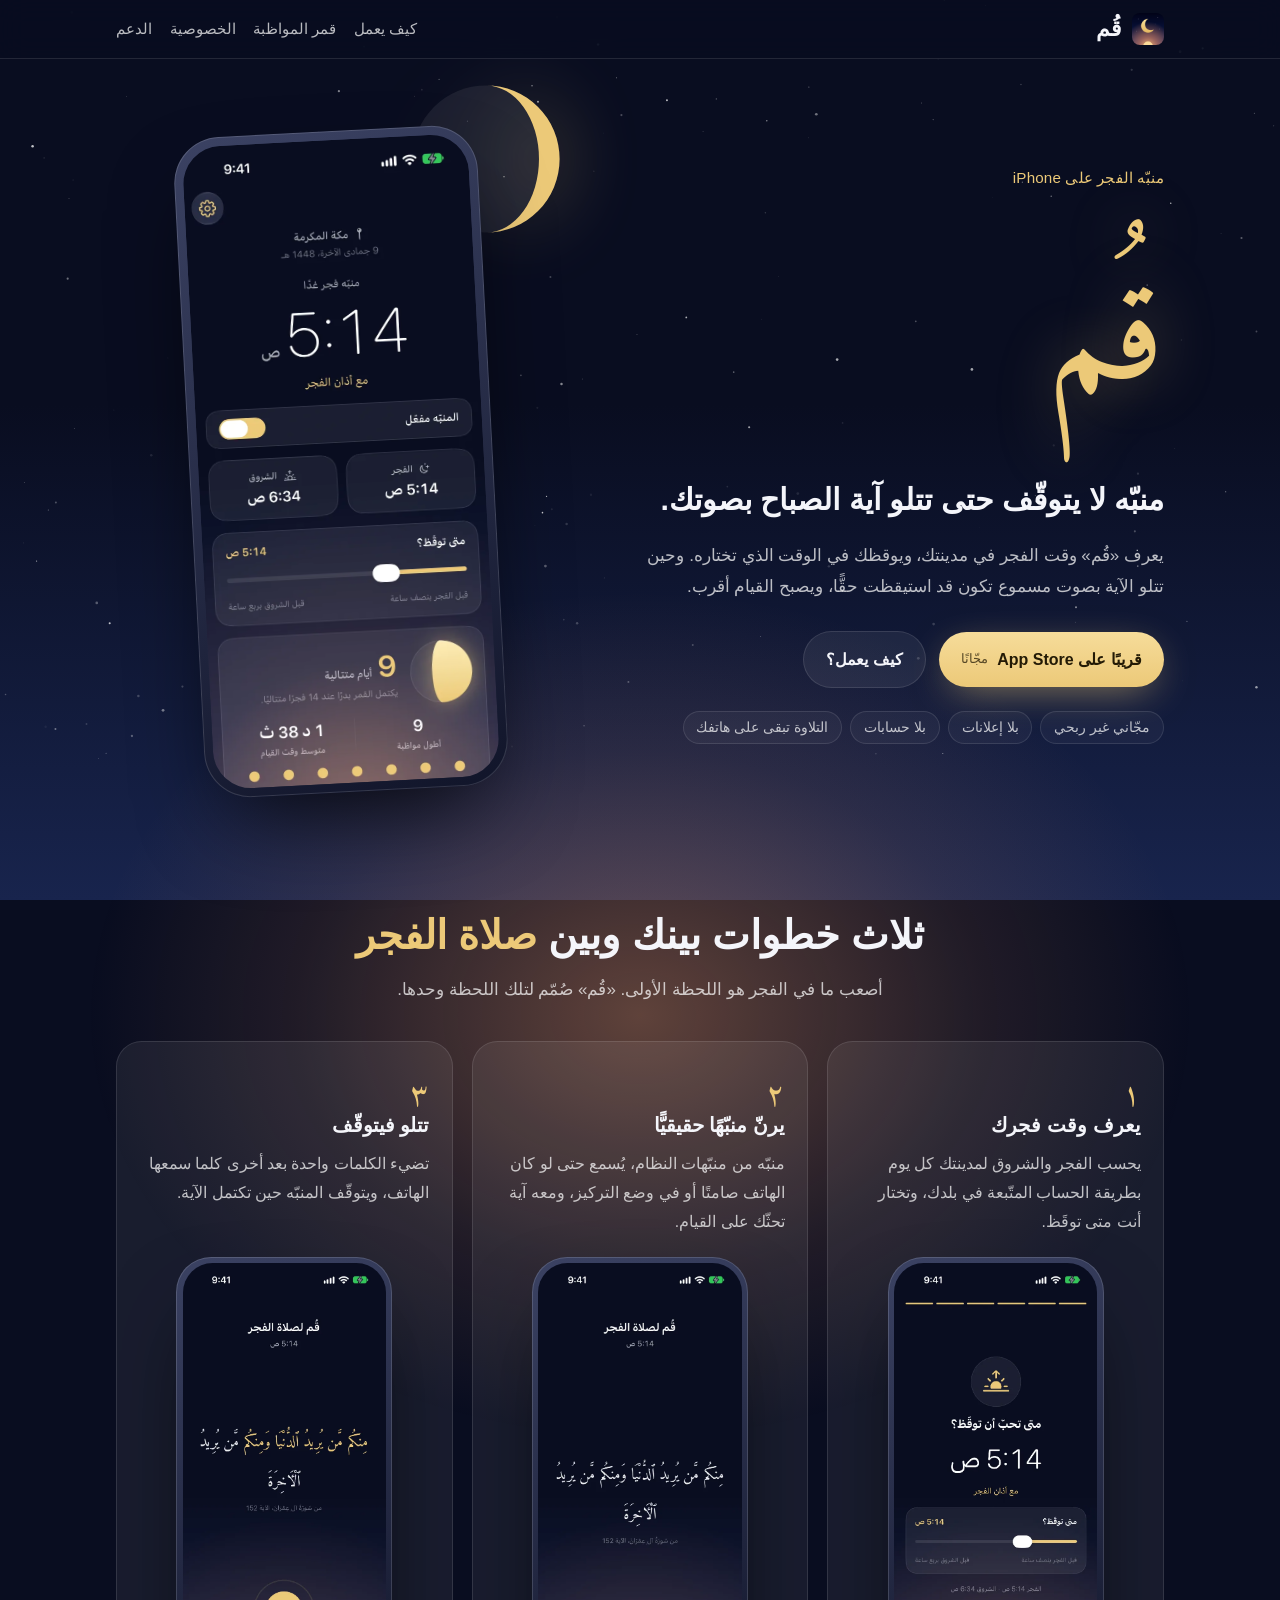
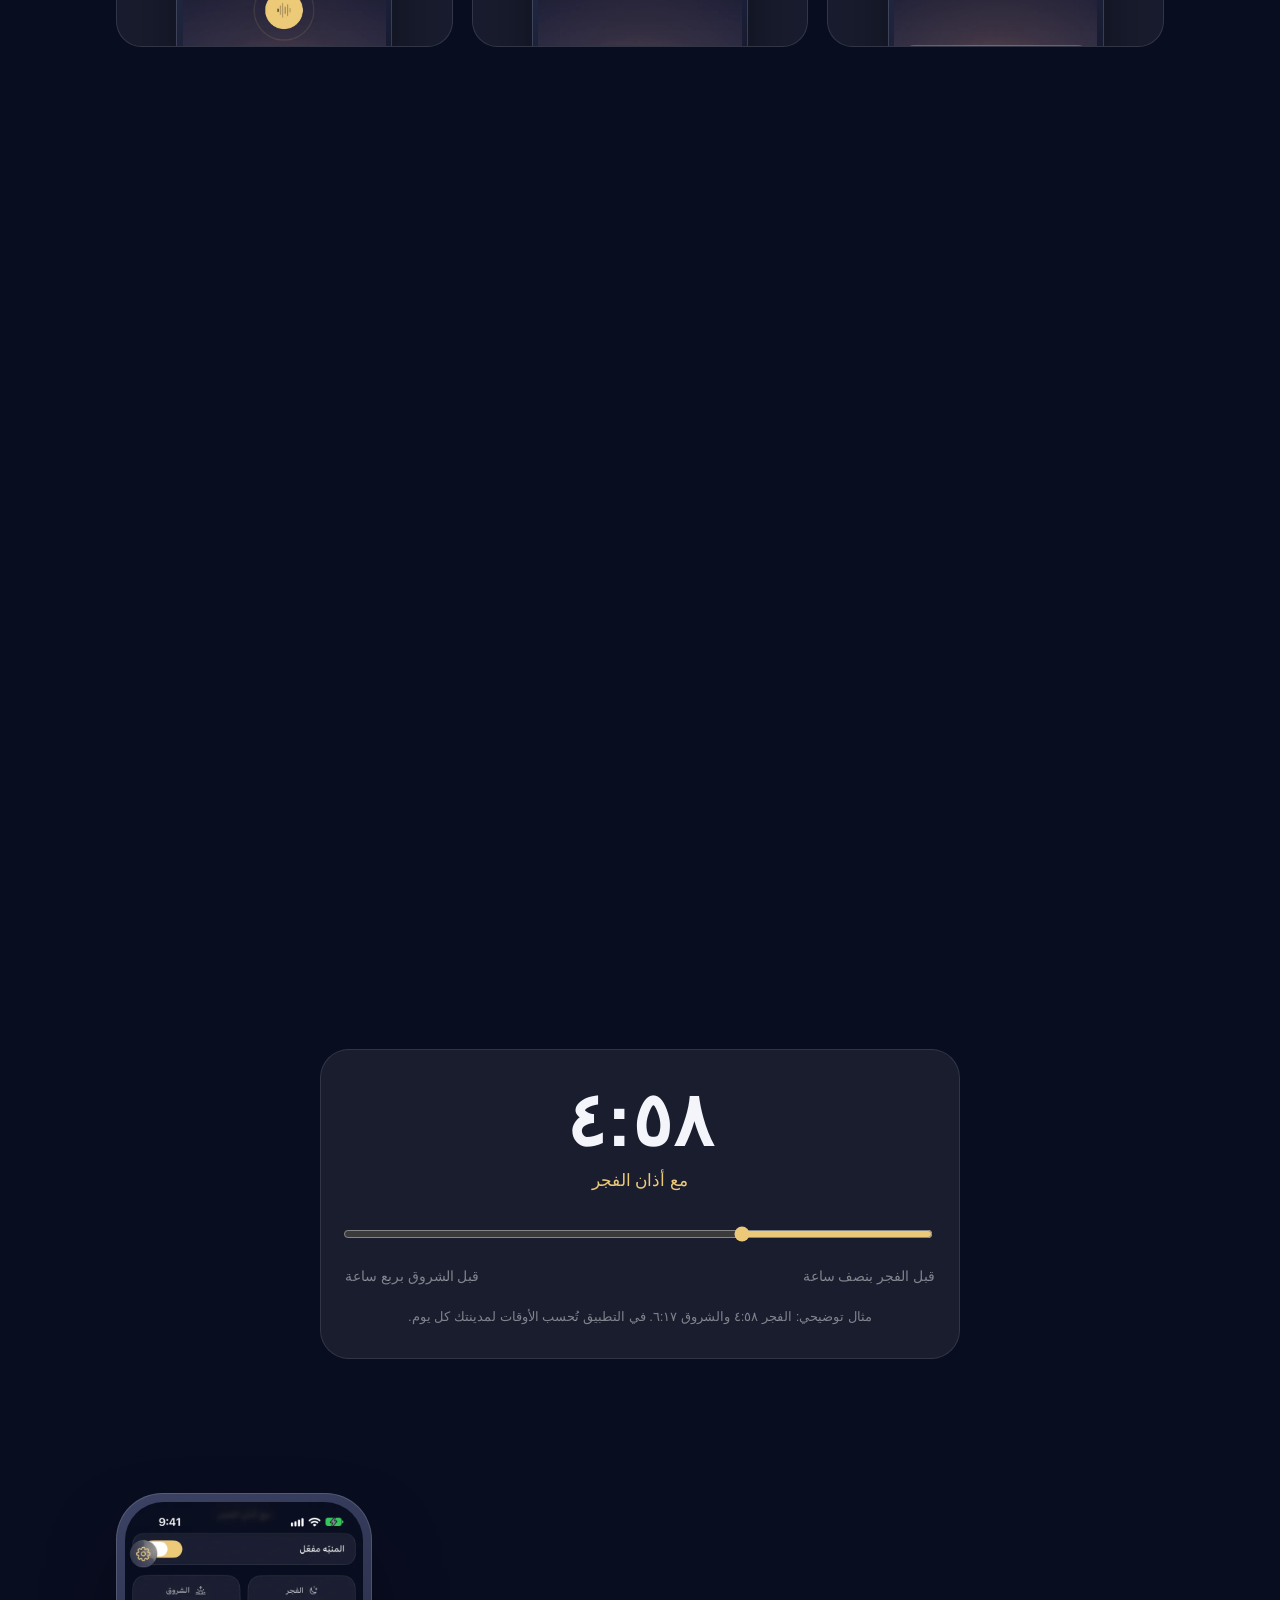
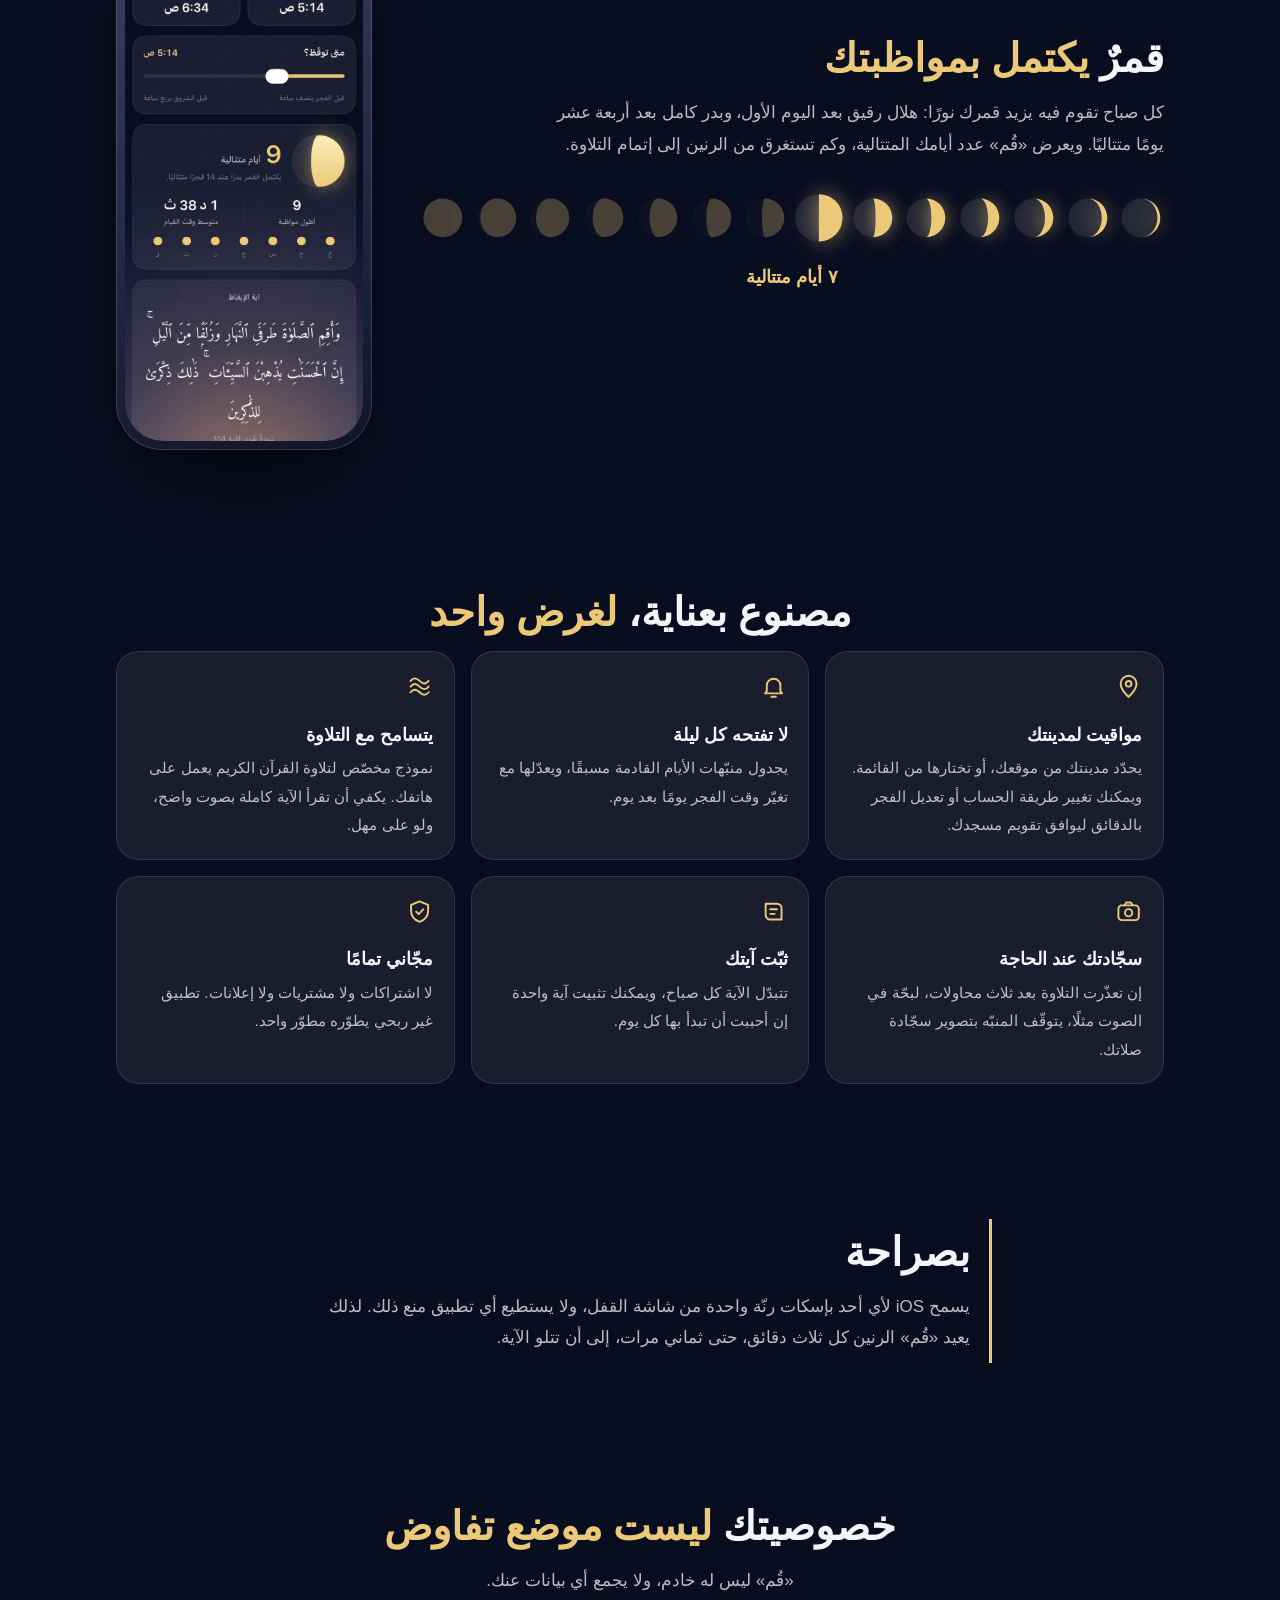
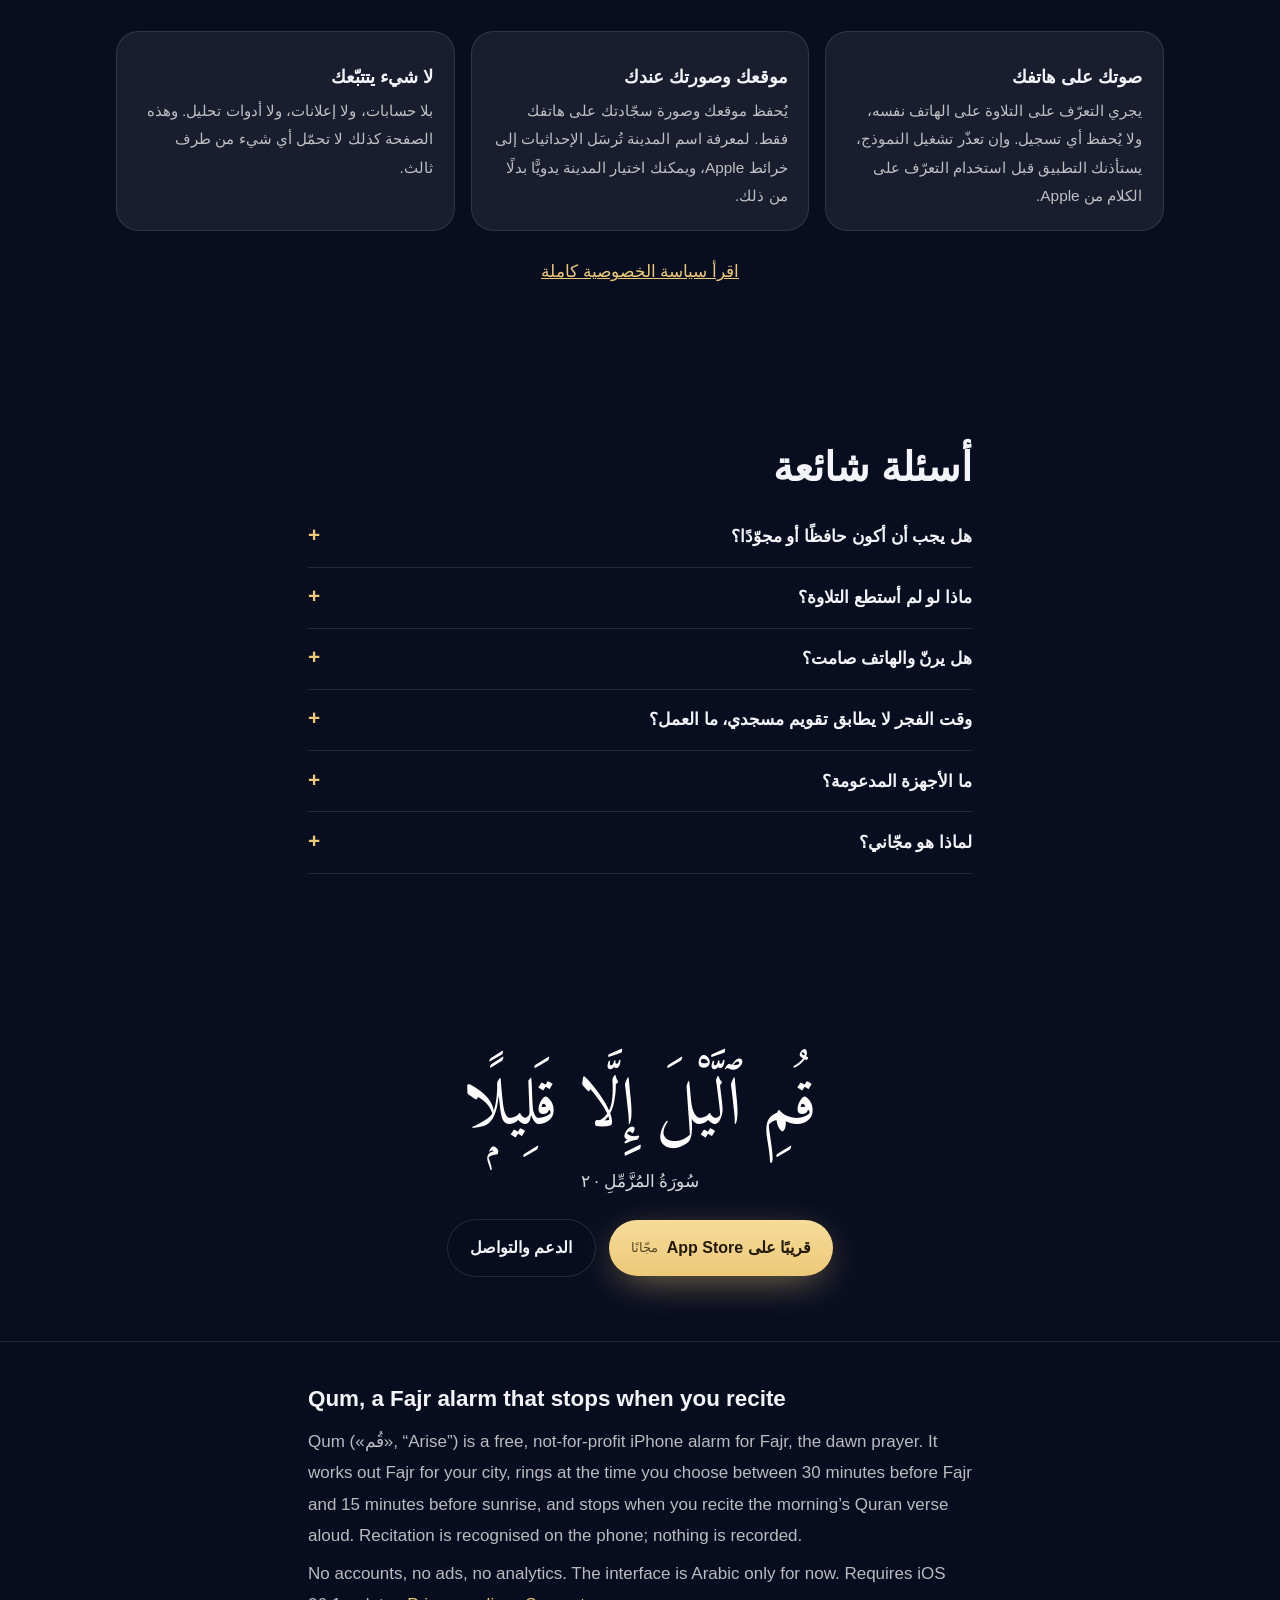
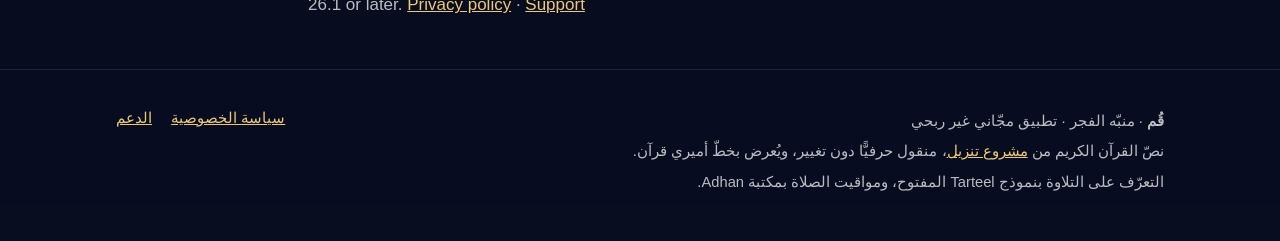
==== index.html @ 11b49351 "Publish the Qum website: landing page, privacy policy and support Co-Authored-By: Claude Fable 5.2 <" ====
<!doctype html>
<html lang="ar" dir="rtl">
<head>
<meta charset="utf-8">
<meta name="viewport" content="width=device-width, initial-scale=1">
<title>قُم: منبّه الفجر الذي يتوقّف حين تتلو آية</title>
<meta name="description" content="«قُم» منبّه مجّاني لصلاة الفجر على iPhone: يعرف وقت الفجر في مدينتك، ويرنّ في الوقت الذي تختاره، ولا يتوقّف حتى تتلو آية الصباح بصوتك.">
<meta name="theme-color" content="#090d20">
<meta property="og:title" content="قُم: منبّه الفجر">
<meta property="og:description" content="منبّه لصلاة الفجر لا يتوقّف حتى تتلو آية الصباح بصوتك. مجّاني، بلا إعلانات ولا حسابات.">
<meta property="og:image" content="https://aalibrahim.github.io/qum/assets/icon-512.png">
<meta property="og:type" content="website">
<meta property="og:locale" content="ar_AR">
<link rel="icon" href="assets/icon-180.png">
<link rel="apple-touch-icon" href="assets/icon-180.png">
<link rel="stylesheet" href="assets/site.css">
</head>
<body>
<div class="sky" aria-hidden="true"></div>
<canvas id="stars" aria-hidden="true"></canvas>

<header class="top">
  <div class="wrap">
    <a class="brand" href="#top"><img src="assets/icon-180.png" alt="" width="32" height="32"><span>قُم</span></a>
    <nav>
      <a class="hide" href="#how">كيف يعمل</a>
      <a class="hide" href="#moon">قمر المواظبة</a>
      <a href="#privacy">الخصوصية</a>
      <a href="support.html">الدعم</a>
    </nav>
  </div>
</header>

<main id="top">
<section class="hero">
  <div class="wrap">
    <div>
      <p class="kicker">منبّه الفجر على iPhone</p>
      <h1>قُم</h1>
      <p class="lead">منبّه لا يتوقّف حتى تتلو آية الصباح بصوتك.</p>
      <p class="sub">يعرف «قُم» وقت الفجر في مدينتك، ويوقظك في الوقت الذي تختاره. وحين تتلو الآية بصوت مسموع تكون قد استيقظت حقًّا، ويصبح القيام أقرب.</p>
      <div class="cta">
        <span class="pill gold">قريبًا على App Store <small>مجّانًا</small></span>
        <a class="pill ghost" href="#how">كيف يعمل؟</a>
      </div>
      <ul class="badges">
        <li>مجّاني غير ربحي</li><li>بلا إعلانات</li><li>بلا حسابات</li><li>التلاوة تبقى على هاتفك</li>
      </ul>
    </div>
    <div class="stage">
      <svg class="bigmoon" viewBox="0 0 100 100" aria-hidden="true">
        <circle cx="50" cy="50" r="46" fill="rgba(255,255,255,.07)"/>
        <path id="heroMoon" fill="#ecc978"/>
      </svg>
      <div class="phone tilt"><img src="assets/home.webp" width="660" height="1435" alt="الشاشة الرئيسية في «قُم»: موعد الإيقاظ ووقتا الفجر والشروق"></div>
    </div>
  </div>
</section>

<section id="how">
  <div class="wrap">
    <div class="center reveal">
      <h2>ثلاث خطوات بينك وبين <em>صلاة الفجر</em></h2>
      <p class="intro">أصعب ما في الفجر هو اللحظة الأولى. «قُم» صُمّم لتلك اللحظة وحدها.</p>
    </div>
    <div class="steps">
      <article class="step reveal">
        <div class="n">١</div>
        <h3>يعرف وقت فجرك</h3>
        <p>يحسب الفجر والشروق لمدينتك كل يوم بطريقة الحساب المتّبعة في بلدك، وتختار أنت متى توقَظ.</p>
        <div class="phone"><img loading="lazy" src="assets/slider.webp" width="660" height="1435" alt="اختيار وقت الإيقاظ بين الفجر والشروق"></div>
      </article>
      <article class="step reveal">
        <div class="n">٢</div>
        <h3>يرنّ منبّهًا حقيقيًّا</h3>
        <p>منبّه من منبّهات النظام، يُسمع حتى لو كان الهاتف صامتًا أو في وضع التركيز، ومعه آية تحثّك على القيام.</p>
        <div class="phone"><img loading="lazy" src="assets/alarm.webp" width="660" height="1435" alt="شاشة المنبّه وعليها آية الصباح"></div>
      </article>
      <article class="step reveal">
        <div class="n">٣</div>
        <h3>تتلو فيتوقّف</h3>
        <p>تضيء الكلمات واحدة بعد أخرى كلما سمعها الهاتف، ويتوقّف المنبّه حين تكتمل الآية.</p>
        <div class="phone"><img loading="lazy" src="assets/reciting.webp" width="660" height="1435" alt="كلمات الآية تضيء أثناء التلاوة"></div>
      </article>
    </div>
  </div>
</section>

<section id="verse">
  <div class="wrap">
    <div class="center reveal">
      <h2>آية كل صباح، <em>تضيء بتلاوتك</em></h2>
      <p class="intro">٢٦ آية ومقطعًا مختارًا، كلّها تحثّ على القيام. جرّب هنا كيف يبدو ذلك؛ في التطبيق يضيئها صوتك أنت.</p>
    </div>
    <div class="versebox reveal">
      <p class="verse" id="verseLine" lang="ar"><!--VERSE--><span>أَقِمِ</span> <span>ٱلصَّلَوٰةَ</span> <span>لِدُلُوكِ</span> <span>ٱلشَّمْسِ</span> <span>إِلَىٰ</span> <span>غَسَقِ</span> <span>ٱلَّيْلِ</span> <span>وَقُرْءَانَ</span> <span>ٱلْفَجْرِ ۖ</span> <span>إِنَّ</span> <span>قُرْءَانَ</span> <span>ٱلْفَجْرِ</span> <span>كَانَ</span> <span>مَشْهُودًۭا</span><!--/VERSE--></p>
      <p class="ref"><!--REF-->سُورَةُ الإِسۡرَاءِ · ٧٨<!--/REF--></p>
      <p class="heard" id="heard" aria-live="polite">&nbsp;</p>
      <button class="pill gold mic" id="play" type="button">
        <svg viewBox="0 0 24 24" fill="currentColor" aria-hidden="true"><path d="M12 15a3.5 3.5 0 0 0 3.5-3.5v-6a3.5 3.5 0 1 0-7 0v6A3.5 3.5 0 0 0 12 15Zm6.5-3.5a1 1 0 1 0-2 0 4.5 4.5 0 0 1-9 0 1 1 0 1 0-2 0 6.5 6.5 0 0 0 5.5 6.42V20.5H8.5a1 1 0 1 0 0 2h7a1 1 0 1 0 0-2H13v-2.58a6.5 6.5 0 0 0 5.5-6.42Z"/></svg>
        <span id="playLabel">ابدأ التلاوة</span>
      </button>
    </div>
  </div>
</section>

<section id="time">
  <div class="wrap">
    <div class="center reveal">
      <h2>أنت تختار <em>متى توقَظ</em></h2>
      <p class="intro">من نصف ساعة قبل الفجر إلى ربع ساعة قبل الشروق. حرّك المؤشّر.</p>
    </div>
    <div class="dial reveal">
      <div class="time" id="dialTime" dir="ltr">٤:٥٨</div>
      <div class="rel" id="dialRel">مع أذان الفجر</div>
      <input id="dial" type="range" min="-30" max="64" step="1" value="0" aria-label="وقت الإيقاظ">
      <div class="ends"><span>قبل الفجر بنصف ساعة</span><span>قبل الشروق بربع ساعة</span></div>
      <p class="eg">مثال توضيحي: الفجر ٤:٥٨ والشروق ٦:١٧. في التطبيق تُحسب الأوقات لمدينتك كل يوم.</p>
    </div>
  </div>
</section>

<section id="moon">
  <div class="wrap split">
    <div class="reveal">
      <h2>قمرٌ <em>يكتمل بمواظبتك</em></h2>
      <p class="intro">كل صباح تقوم فيه يزيد قمرك نورًا: هلال رقيق بعد اليوم الأول، وبدر كامل بعد أربعة عشر يومًا متتاليًا. ويعرض «قُم» عدد أيامك المتتالية، وكم تستغرق من الرنين إلى إتمام التلاوة.</p>
      <div class="moons" id="moons" aria-hidden="true"></div>
      <p class="count center" id="moonCount">&nbsp;</p>
    </div>
    <div class="phone reveal" style="width:min(16rem,70vw)"><img loading="lazy" src="assets/streak.webp" width="660" height="1435" alt="بطاقة المواظبة وفيها القمر وعدد الأيام المتتالية"></div>
  </div>
</section>

<section id="more">
  <div class="wrap">
    <div class="center reveal">
      <h2>مصنوع بعناية، <em>لغرض واحد</em></h2>
    </div>
    <div class="grid">
      <div class="cell reveal">
        <svg viewBox="0 0 24 24" fill="none" stroke="currentColor" stroke-width="1.7" stroke-linecap="round" stroke-linejoin="round" aria-hidden="true"><path d="M12 21s7-6.1 7-11.5A7 7 0 0 0 5 9.5C5 14.9 12 21 12 21Z"/><circle cx="12" cy="9.5" r="2.5"/></svg>
        <h3>مواقيت لمدينتك</h3>
        <p>يحدّد مدينتك من موقعك، أو تختارها من القائمة. ويمكنك تغيير طريقة الحساب أو تعديل الفجر بالدقائق ليوافق تقويم مسجدك.</p>
      </div>
      <div class="cell reveal">
        <svg viewBox="0 0 24 24" fill="none" stroke="currentColor" stroke-width="1.7" stroke-linecap="round" stroke-linejoin="round" aria-hidden="true"><path d="M6 16V11a6 6 0 1 1 12 0v5l1.5 2h-15L6 16Z"/><path d="M10 21h4"/></svg>
        <h3>لا تفتحه كل ليلة</h3>
        <p>يجدول منبّهات الأيام القادمة مسبقًا، ويعدّلها مع تغيّر وقت الفجر يومًا بعد يوم.</p>
      </div>
      <div class="cell reveal">
        <svg viewBox="0 0 24 24" fill="none" stroke="currentColor" stroke-width="1.7" stroke-linecap="round" stroke-linejoin="round" aria-hidden="true"><path d="M4 12c2.5-3 5-3 8 0s5.500 3 8 0"/><path d="M4 7c2.500-3 5-3 8 0s5.500 3 8 0"/><path d="M4 17c2.500-3 5-3 8 0s5.500 3 8 0"/></svg>
        <h3>يتسامح مع التلاوة</h3>
        <p>نموذج مخصّص لتلاوة القرآن الكريم يعمل على هاتفك. يكفي أن تقرأ الآية كاملة بصوت واضح، ولو على مهل.</p>
      </div>
      <div class="cell reveal">
        <svg viewBox="0 0 24 24" fill="none" stroke="currentColor" stroke-width="1.7" stroke-linecap="round" stroke-linejoin="round" aria-hidden="true"><rect x="3" y="6.500" width="18" height="13" rx="3"/><circle cx="12" cy="13" r="3.200"/><path d="M8.500 6.500 10 4h4l1.500 2.500"/></svg>
        <h3>سجّادتك عند الحاجة</h3>
        <p>إن تعذّرت التلاوة بعد ثلاث محاولات، لبحّة في الصوت مثلًا، يتوقّف المنبّه بتصوير سجّادة صلاتك.</p>
      </div>
      <div class="cell reveal">
        <svg viewBox="0 0 24 24" fill="none" stroke="currentColor" stroke-width="1.7" stroke-linecap="round" stroke-linejoin="round" aria-hidden="true"><path d="M5 5h10a4 4 0 0 1 4 4v10H9a4 4 0 0 1-4-4V5Z"/><path d="M9 10h6M9 14h4"/></svg>
        <h3>ثبّت آيتك</h3>
        <p>تتبدّل الآية كل صباح، ويمكنك تثبيت آية واحدة إن أحببت أن تبدأ بها كل يوم.</p>
      </div>
      <div class="cell reveal">
        <svg viewBox="0 0 24 24" fill="none" stroke="currentColor" stroke-width="1.7" stroke-linecap="round" stroke-linejoin="round" aria-hidden="true"><path d="M12 3 4.500 6v5.500c0 4.500 3.200 8 7.500 9.500 4.300-1.500 7.500-5 7.500-9.500V6L12 3Z"/><path d="m9 12 2.200 2.200L15.200 10"/></svg>
        <h3>مجّاني تمامًا</h3>
        <p>لا اشتراكات ولا مشتريات ولا إعلانات. تطبيق غير ربحي يطوّره مطوّر واحد.</p>
      </div>
    </div>
  </div>
</section>

<section id="honest">
  <div class="wrap">
    <div class="honest reveal">
      <h2>بصراحة</h2>
      <p>يسمح iOS لأي أحد بإسكات رنّة واحدة من شاشة القفل، ولا يستطيع أي تطبيق منع ذلك. لذلك يعيد «قُم» الرنين كل ثلاث دقائق، حتى ثماني مرات، إلى أن تتلو الآية.</p>
    </div>
  </div>
</section>

<section id="privacy">
  <div class="wrap">
    <div class="center reveal">
      <h2>خصوصيتك <em>ليست موضع تفاوض</em></h2>
      <p class="intro">«قُم» ليس له خادم، ولا يجمع أي بيانات عنك.</p>
    </div>
    <div class="grid">
      <div class="cell reveal"><h3>صوتك على هاتفك</h3><p>يجري التعرّف على التلاوة على الهاتف نفسه، ولا يُحفظ أي تسجيل. وإن تعذّر تشغيل النموذج، يستأذنك التطبيق قبل استخدام التعرّف على الكلام من Apple.</p></div>
      <div class="cell reveal"><h3>موقعك وصورتك عندك</h3><p>يُحفظ موقعك وصورة سجّادتك على هاتفك فقط. لمعرفة اسم المدينة تُرسَل الإحداثيات إلى خرائط Apple، ويمكنك اختيار المدينة يدويًّا بدلًا من ذلك.</p></div>
      <div class="cell reveal"><h3>لا شيء يتتبّعك</h3><p>بلا حسابات، ولا إعلانات، ولا أدوات تحليل. وهذه الصفحة كذلك لا تحمّل أي شيء من طرف ثالث.</p></div>
    </div>
    <p class="center reveal" style="margin-top:1.6rem"><a href="privacy.html">اقرأ سياسة الخصوصية كاملة</a></p>
  </div>
</section>

<section id="faq">
  <div class="wrap narrow">
    <h2 class="reveal">أسئلة شائعة</h2>
    <details class="reveal"><summary>هل يجب أن أكون حافظًا أو مجوّدًا؟</summary><p>لا. الآية مكتوبة أمامك على الشاشة، ويكفي أن تقرأها كاملة بصوت واضح. يتسامح «قُم» مع الأخطاء اليسيرة ومع القراءة المتمهّلة.</p></details>
    <details class="reveal"><summary>ماذا لو لم أستطع التلاوة؟</summary><p>بعد ثلاث محاولات يمكنك إيقاف المنبّه بتصوير سجّادة صلاتك التي حفظت صورتها في التطبيق. وإن لم تحفظ صورة، يظهر بعد محاولات أكثر زرّ يتوقّف به المنبّه بالضغط المطوّل نصف دقيقة.</p></details>
    <details class="reveal"><summary>هل يرنّ والهاتف صامت؟</summary><p>نعم. يرنّ «قُم» منبّهًا من منبّهات النظام، فيُسمع في الوضع الصامت وفي وضع التركيز.</p></details>
    <details class="reveal"><summary>وقت الفجر لا يطابق تقويم مسجدي، ما العمل؟</summary><p>من الإعدادات اختر طريقة الحساب المتّبعة في بلدك، أو عدّل وقت الفجر بالدقائق حتى يطابق تقويم مسجدك.</p></details>
    <details class="reveal"><summary>ما الأجهزة المدعومة؟</summary><p>iPhone بنظام iOS 26.1 أو أحدث. الواجهة بالعربية فقط حاليًّا.</p></details>
    <details class="reveal"><summary>لماذا هو مجّاني؟</summary><p>لأنه مشروع غير ربحي. لا إعلانات فيه ولا اشتراكات ولا مشتريات.</p></details>
  </div>
</section>

<section class="final">
  <div class="wrap reveal">
    <h2 lang="ar"><!--CLOSING-->قُمِ ٱلَّيْلَ إِلَّا قَلِيلًۭا<!--/CLOSING--></h2>
    <p><!--CLOSINGREF-->سُورَةُ المُزَّمِّلِ · ٢<!--/CLOSINGREF--></p>
    <div class="cta">
      <span class="pill gold">قريبًا على App Store <small>مجّانًا</small></span>
      <a class="pill ghost" href="support.html">الدعم والتواصل</a>
    </div>
  </div>
</section>

<section class="en" lang="en" dir="ltr">
  <div class="wrap narrow">
    <h2>Qum, a Fajr alarm that stops when you recite</h2>
    <p>Qum («قُم», “Arise”) is a free, not-for-profit iPhone alarm for Fajr, the dawn prayer. It works out Fajr for your city, rings at the time you choose between 30 minutes before Fajr and 15 minutes before sunrise, and stops when you recite the morning’s Quran verse aloud. Recitation is recognised on the phone; nothing is recorded.</p>
    <p>No accounts, no ads, no analytics. The interface is Arabic only for now. Requires iOS 26.1 or later. <a href="privacy.html">Privacy policy</a> · <a href="support.html">Support</a></p>
  </div>
</section>
</main>

<footer>
  <div class="wrap">
    <div>
      <p><strong>قُم</strong> · منبّه الفجر · تطبيق مجّاني غير ربحي</p>
      <p>نصّ القرآن الكريم من <a href="https://tanzil.net" rel="noopener">مشروع تنزيل</a>، منقول حرفيًّا دون تغيير، ويُعرض بخطّ أميري قرآن.</p>
      <p>التعرّف على التلاوة بنموذج Tarteel المفتوح، ومواقيت الصلاة بمكتبة Adhan.</p>
    </div>
    <nav>
      <a href="privacy.html">سياسة الخصوصية</a>
      <a href="support.html">الدعم</a>
    </nav>
  </div>
</footer>

<script>
(function(){
  var reduce = matchMedia('(prefers-reduced-motion: reduce)').matches;
  var root = document.documentElement;
  var AR = '٠١٢٣٤٥٦٧٨٩';
  function ar(n){ return String(n).replace(/\d/g, function(d){ return AR[d]; }); }

  // A waxing moon lit on the right. f = 0 (new) … 1 (full).
  function moonPath(f, c, r){
    f = Math.max(0.02, Math.min(1, f));
    var rx = Math.abs(1 - 2 * f) * r;
    return 'M' + c + ' ' + (c - r) + ' A' + r + ' ' + r + ' 0 0 1 ' + c + ' ' + (c + r) +
           ' A' + rx.toFixed(2) + ' ' + r + ' 0 0 ' + (f < 0.5 ? 0 : 1) + ' ' + c + ' ' + (c - r) + 'Z';
  }

  // Sky and hero moon follow the scroll: night at the top, dawn at the bottom.
  var heroMoon = document.getElementById('heroMoon');
  function onScroll(){
    var max = Math.max(1, document.documentElement.scrollHeight - innerHeight);
    var p = Math.min(1, Math.max(0, scrollY / max));
    root.style.setProperty('--p', p.toFixed(3));
    heroMoon.setAttribute('d', moonPath(0.14 + Math.min(1, scrollY / (innerHeight * 0.9)) * 0.86, 50, 46));
  }
  addEventListener('scroll', onScroll, {passive:true});
  addEventListener('resize', onScroll);
  onScroll();

  // Stars
  var cv = document.getElementById('stars'), ctx = cv.getContext('2d'), stars = [];
  function sizeStars(){
    var d = Math.min(2, devicePixelRatio || 1);
    cv.width = innerWidth * d; cv.height = innerHeight * d;
    stars = [];
    var n = Math.round(innerWidth * innerHeight / 7000);
    for (var i = 0; i < n; i++) stars.push({x:Math.random()*cv.width, y:Math.random()*cv.height*0.85, r:(Math.random()*1.1+0.3)*d, a:Math.random()*0.6+0.25, s:Math.random()*0.0016+0.0004, o:Math.random()*6.28});
    drawStars(0);
  }
  function drawStars(t){
    ctx.clearRect(0,0,cv.width,cv.height);
    for (var i = 0; i < stars.length; i++){
      var s = stars[i];
      ctx.globalAlpha = reduce ? s.a : s.a * (0.6 + 0.4 * Math.sin(t * s.s + s.o));
      ctx.fillStyle = '#fff';
      ctx.beginPath(); ctx.arc(s.x, s.y, s.r, 0, 6.283); ctx.fill();
    }
  }
  sizeStars();
  var resizeTimer; addEventListener('resize', function(){ clearTimeout(resizeTimer); resizeTimer = setTimeout(sizeStars, 150); });
  if (!reduce) (function loop(t){ drawStars(t); requestAnimationFrame(loop); })(0);

  // Reveal on scroll
  var io = new IntersectionObserver(function(es){ es.forEach(function(e){ if (e.isIntersecting){ e.target.classList.add('in'); io.unobserve(e.target); } }); }, {threshold:0.12});
  document.querySelectorAll('.reveal').forEach(function(el){ io.observe(el); });

  // Verse: words light up as if being recited.
  var words = [].slice.call(document.querySelectorAll('#verseLine span'));
  var heard = document.getElementById('heard'), play = document.getElementById('play'), label = document.getElementById('playLabel');
  var timer = null, playing = false;
  function stop(){ clearTimeout(timer); playing = false; label.textContent = 'ابدأ التلاوة'; reset(); }
  function reset(){ words.forEach(function(w){ w.classList.remove('on'); }); heard.className = 'heard'; heard.innerHTML = '&nbsp;'; }
  function recite(){
    clearTimeout(timer); reset();
    playing = true; label.textContent = 'إيقاف';
    var i = 0;
    (function next(){
      if (i < words.length){
        words[i].classList.add('on'); i++;
        heard.textContent = 'سمعتُ ' + ar(i) + ' من ' + ar(words.length);
        timer = setTimeout(next, reduce ? 0 : 520 + Math.random() * 260);
      } else {
        heard.textContent = 'تقبّل الله منك. توقّف المنبّه.'; heard.className = 'heard done';
        label.textContent = 'أعد التجربة'; playing = false;
      }
    })();
  }
  play.addEventListener('click', function(){ if (playing) stop(); else recite(); });
  var once = new IntersectionObserver(function(es){ if (es[0].isIntersecting){ once.disconnect(); recite(); } }, {threshold:0.6});
  once.observe(document.getElementById('verseLine'));

  // Wake-time dial. Example times only: Fajr 4:58, sunrise 6:17.
  var FAJR = 4 * 60 + 58, SUNRISE = 6 * 60 + 17;
  var dial = document.getElementById('dial'), dialTime = document.getElementById('dialTime'), dialRel = document.getElementById('dialRel');
  dial.max = SUNRISE - 15 - FAJR;
  function minutes(n){
    if (n === 1) return 'دقيقة واحدة';
    if (n === 2) return 'دقيقتين';
    if (n <= 10) return ar(n) + ' دقائق';
    return ar(n) + ' دقيقة';
  }
  function showDial(){
    var off = parseInt(dial.value, 10), t = FAJR + off;
    var mm = t % 60;
    dialTime.textContent = ar(Math.floor(t / 60)) + ':' + ar(mm < 10 ? '0' + mm : mm);
    dialRel.textContent = off === 0 ? 'مع أذان الفجر'
      : off < 0 ? 'قبل الفجر بـ' + minutes(-off)
      : 'بعد الفجر بـ' + minutes(off) + '، وقبل الشروق بـ' + minutes(SUNRISE - t);
    dial.setAttribute('aria-valuetext', dialTime.textContent + '، ' + dialRel.textContent);
  }
  dial.addEventListener('input', showDial); showDial();

  // Fourteen moons, filling one morning at a time.
  var moons = document.getElementById('moons'), count = document.getElementById('moonCount'), svgs = [];
  for (var k = 1; k <= 14; k++){
    var s = document.createElementNS('http://www.w3.org/2000/svg', 'svg');
    s.setAttribute('viewBox', '0 0 40 40');
    s.innerHTML = '<circle cx="20" cy="20" r="17" fill="rgba(255,255,255,.09)"/><path fill="#ecc978" d="' + moonPath(k / 14, 20, 17) + '"/>';
    moons.appendChild(s); svgs.push(s);
  }
  function days(n){
    if (n === 1) return 'يوم واحد';
    if (n === 2) return 'يومان متتاليان';
    if (n <= 10) return ar(n) + ' أيام متتالية';
    return ar(n) + ' يومًا متتاليًا';
  }
  function setMoons(n){
    svgs.forEach(function(el, i){ el.classList.toggle('lit', i < n); el.classList.toggle('now', i === n - 1); });
    count.textContent = n === 14 ? 'بدر: ' + days(n) : days(n);
  }
  var moonSeen = new IntersectionObserver(function(es){
    if (!es[0].isIntersecting) return;
    moonSeen.disconnect();
    if (reduce){ setMoons(14); return; }
    var n = 0; (function step(){ n++; setMoons(n); if (n < 14) setTimeout(step, 320); })();
  }, {threshold:0.5});
  moonSeen.observe(moons);
})();
</script>
</body>
</html>
---- assets/site.css ----
@font-face{font-family:"Amiri Quran";src:url("AmiriQuran.ttf") format("truetype");font-display:swap}
:root{
  color-scheme:dark;
  --night:#090d20;--indigo:#18244d;--dawn:#ed9966;--gold:#ecc978;
  --ink:#f4f5fa;--soft:rgba(255,255,255,.72);--faint:rgba(255,255,255,.45);
  --card:rgba(255,255,255,.065);--line:rgba(255,255,255,.11);
  --p:0;
  --sans:-apple-system,BlinkMacSystemFont,"SF Arabic","Segoe UI","Geeza Pro","Noto Sans Arabic","Noto Naskh Arabic",Tahoma,sans-serif;
  --quran:"Amiri Quran","Geeza Pro","Noto Naskh Arabic",serif;
}
*{box-sizing:border-box}
html{scroll-behavior:smooth}
body{margin:0;background:var(--night);color:var(--ink);font:17px/1.85 var(--sans);overflow-x:hidden;-webkit-font-smoothing:antialiased}
a{color:var(--gold)}
a:focus-visible,button:focus-visible,input:focus-visible,summary:focus-visible{outline:2px solid var(--gold);outline-offset:3px;border-radius:6px}
img{max-width:100%;display:block}

/* The sky: night at the top of the page, dawn by the end. */
.sky{position:fixed;inset:0;z-index:-2;background:linear-gradient(180deg,var(--night) 0%,var(--night) 45%,var(--indigo) 100%)}
.sky::before{content:"";position:absolute;inset:0;opacity:var(--p);
  background:linear-gradient(180deg,#131a3c 0%,#2a3566 42%,#7a5a78 74%,#e39a6c 100%)}
.sky::after{content:"";position:absolute;left:50%;bottom:-46vmax;width:120vmax;height:92vmax;transform:translateX(-50%) translateY(calc((1 - var(--p)) * 9vmax));
  background:radial-gradient(closest-side,rgba(237,153,102,calc(.38 + var(--p) * .5)) 0%,rgba(237,153,102,calc(.1 + var(--p) * .22)) 45%,transparent 72%)}
#stars{position:fixed;inset:0;z-index:-1;width:100%;height:100%;opacity:calc(1 - var(--p) * 1.15);pointer-events:none}

.wrap{max-width:68rem;margin:0 auto;padding:0 1.25rem}
.narrow{max-width:44rem}

header.top{position:sticky;top:0;z-index:5;backdrop-filter:blur(14px);-webkit-backdrop-filter:blur(14px);background:rgba(9,13,32,.55);border-bottom:1px solid var(--line)}
header.top .wrap{display:flex;align-items:center;justify-content:space-between;height:3.6rem}
.brand{display:flex;align-items:center;gap:.6rem;color:var(--ink);text-decoration:none;font-weight:700}
.brand img{width:2rem;height:2rem;border-radius:.5rem}
.brand span{font-size:1.35rem;font-weight:800;line-height:1.6}
header.top nav{display:flex;gap:1.1rem;font-size:.95rem}
header.top nav a{color:var(--soft);text-decoration:none}
header.top nav a:hover{color:var(--ink)}

/* Hero */
.hero{padding:4.5rem 0 3rem}
.hero .wrap{display:grid;grid-template-columns:1.1fr .9fr;gap:3rem;align-items:center}
.hero .wrap>*,.steps>*,.grid>*,.split>*{min-width:0}
.kicker{color:var(--gold);font-size:.95rem;letter-spacing:.01em;margin:0 0 .6rem}
h1{font-family:var(--quran);font-weight:400;font-size:clamp(5.5rem,13vw,9rem);line-height:1.9;margin:-.3em 0 .3em;color:var(--gold);
  text-shadow:0 0 60px rgba(236,201,120,.35)}
.lead{font-size:clamp(1.35rem,2.6vw,1.9rem);line-height:1.6;font-weight:600;margin:.4rem 0 1rem;text-wrap:balance}
.sub{color:var(--soft);max-width:34rem;margin:0 0 1.8rem}
.cta{display:flex;flex-wrap:wrap;gap:.8rem;align-items:center}
.pill{display:inline-flex;align-items:center;gap:.55rem;padding:.8rem 1.4rem;border-radius:999px;font-weight:700;text-decoration:none;font-size:1rem}
.pill.gold{background:linear-gradient(180deg,#f6dc9a,var(--gold));color:#231a05;box-shadow:0 10px 40px -12px rgba(236,201,120,.7)}
.pill.ghost{border:1px solid var(--line);color:var(--ink);background:var(--card)}
.pill small{font-weight:500;opacity:.75}
.badges{display:flex;flex-wrap:wrap;gap:.5rem;margin-top:1.4rem;padding:0;list-style:none;color:var(--soft);font-size:.9rem}
.badges li{border:1px solid var(--line);border-radius:999px;padding:.15rem .8rem;background:rgba(255,255,255,.04)}

.stage{position:relative;display:grid;place-items:center;min-height:34rem}
.bigmoon{position:absolute;top:-3.2rem;inset-inline-start:0;width:10rem;height:10rem;filter:drop-shadow(0 0 38px rgba(236,201,120,.45))}
.phone{position:relative;width:min(19rem,74vw);aspect-ratio:1206/2622;border-radius:2.9rem;padding:.55rem;background:linear-gradient(160deg,#3b4263,#11152a);
  box-shadow:0 40px 90px -30px rgba(0,0,0,.85),0 0 0 1px rgba(255,255,255,.14) inset}
.phone img{width:100%;height:100%;object-fit:cover;border-radius:2.4rem}
.phone.tilt{transform:rotate(-3deg)}

section{padding:4.2rem 0}
h2{font-size:clamp(1.7rem,3.6vw,2.5rem);line-height:1.4;margin:0 0 .7rem;text-wrap:balance}
h2 em{font-style:normal;color:var(--gold)}
.intro{color:var(--soft);max-width:40rem;margin:0 0 2.2rem}
.center{text-align:center}
.center .intro{margin-inline:auto}

/* Steps */
.steps{display:grid;grid-template-columns:repeat(3,1fr);gap:1.2rem}
.step{background:var(--card);border:1px solid var(--line);border-radius:1.6rem;padding:1.5rem 1.4rem 0;overflow:hidden;display:flex;flex-direction:column}
.step .n{font-family:var(--quran);color:var(--gold);font-size:2rem;line-height:1.2}
.step h3{margin:.2rem 0 .3rem;font-size:1.25rem}
.step p{margin:0 0 1.3rem;color:var(--soft);font-size:.98rem}
.step .phone{margin:auto auto -5rem;width:13.5rem;border-radius:2.2rem;padding:.4rem}
.step .phone img{border-radius:1.85rem}

/* Verse */
.versebox{background:linear-gradient(180deg,rgba(255,255,255,.085),rgba(255,255,255,.03));border:1px solid var(--line);border-radius:2rem;padding:2.4rem 1.6rem 1.8rem;text-align:center;max-width:52rem;margin:0 auto}
.verse{font-family:var(--quran);font-size:clamp(1.7rem,4.4vw,2.7rem);line-height:2.35;margin:0}
.verse span{display:inline-block;white-space:nowrap;color:var(--faint);transition:color .5s ease,text-shadow .5s ease}
.verse span.on{color:var(--gold);text-shadow:0 0 24px rgba(236,201,120,.55)}
.ref{color:var(--faint);font-size:.95rem;margin:.6rem 0 1.3rem}
.heard{min-height:1.9rem;color:var(--soft);font-size:1rem;margin:0 0 1rem}
.heard.done{color:var(--gold);font-weight:700}
.mic{display:inline-flex;align-items:center;gap:.55rem;border:0;cursor:pointer;font:inherit;font-weight:700}
.mic svg{width:1.1rem;height:1.1rem}

/* Slider */
.dial{background:var(--card);border:1px solid var(--line);border-radius:1.8rem;padding:1.8rem 1.5rem;max-width:40rem;margin:0 auto;text-align:center}
.dial .time{font-size:clamp(3rem,9vw,4.6rem);font-weight:700;line-height:1.15;font-variant-numeric:tabular-nums;letter-spacing:.01em}
.dial .rel{color:var(--gold);margin:.1rem 0 1.2rem;min-height:1.9rem}
.dial input[type=range]{width:100%;accent-color:var(--gold);height:2rem;direction:rtl}
.dial .ends{display:flex;justify-content:space-between;color:var(--faint);font-size:.85rem;margin-top:.2rem}
.dial .eg{color:var(--faint);font-size:.82rem;margin:1rem 0 0}

/* Moons */
.moons{display:grid;grid-template-columns:repeat(14,1fr);gap:.5rem;max-width:52rem;margin:0 auto 1.2rem}
.moons svg{width:100%;height:auto;opacity:.28;transition:opacity .45s ease,filter .45s ease,transform .45s ease}
.moons svg.lit{opacity:1;filter:drop-shadow(0 0 9px rgba(236,201,120,.6))}
.moons svg.now{transform:scale(1.22)}
.count{font-size:1.15rem;color:var(--gold);font-weight:700;min-height:2rem}
.split{display:grid;grid-template-columns:1fr auto;gap:3rem;align-items:center}

/* Feature grid */
.grid{display:grid;grid-template-columns:repeat(3,1fr);gap:1rem}
.cell{background:var(--card);border:1px solid var(--line);border-radius:1.4rem;padding:1.3rem 1.3rem 1.2rem}
.cell h3{margin:.5rem 0 .2rem;font-size:1.1rem}
.cell p{margin:0;color:var(--soft);font-size:.96rem}
.cell svg{width:1.7rem;height:1.7rem;color:var(--gold)}
.honest{border-inline-start:3px solid var(--gold);padding:.3rem 1.2rem;margin:0 auto;max-width:44rem}
.honest p{margin:.3rem 0;color:var(--soft)}

details{border-bottom:1px solid var(--line);padding:.9rem 0}
summary{cursor:pointer;font-weight:700;list-style:none;display:flex;justify-content:space-between;gap:1rem}
summary::-webkit-details-marker{display:none}
summary::after{content:"+";color:var(--gold);font-size:1.3rem;line-height:1.3}
details[open] summary::after{content:"–"}
details p{color:var(--soft);margin:.5rem 0 0}

.final{text-align:center;padding:5rem 0 4rem}
.final h2{font-family:var(--quran);font-weight:400;font-size:clamp(2.4rem,7vw,4.2rem);line-height:1.9;color:#fff}
.final p{color:rgba(255,255,255,.85)}
.final .cta{justify-content:center;margin-top:1.4rem}
.final .pill.ghost{background:rgba(9,13,32,.35)}

.en{background:rgba(9,13,32,.45);border-top:1px solid var(--line);border-bottom:1px solid var(--line);padding:2.6rem 0}
.en h2{font-size:1.4rem}
.en p{color:var(--soft);margin:.4rem 0}

footer{background:rgba(9,13,32,.72);padding:2.2rem 0 2.6rem;font-size:.92rem;color:var(--soft)}
footer .wrap{display:flex;flex-wrap:wrap;gap:1rem 2rem;justify-content:space-between}
footer nav{display:flex;gap:1.2rem;flex-wrap:wrap}
footer p{margin:.2rem 0}

/* Text pages */
.doc{padding:2.5rem 0 4rem}
.doc h1{font-family:"Geeza Pro","Noto Naskh Arabic","Noto Sans Arabic",var(--sans);font-weight:700;font-size:2.2rem;line-height:1.4;background:none;color:var(--gold);padding:0;margin:.4rem 0 .6rem}
.doc h2{font-size:1.3rem;color:var(--gold);margin:1.9rem 0 .3rem}
.doc h3{font-size:1.08rem;margin:1.3rem 0 .2rem}
.doc p{margin:.45rem 0;color:rgba(255,255,255,.88)}
.doc section{padding:0}
.doc section+section{margin-top:2.6rem;padding-top:1.6rem;border-top:1px solid var(--line)}
.doc nav a{margin-inline-end:1.2rem}
.doc .note{color:var(--soft);font-size:.95rem}
.doc .box{background:var(--card);border:1px solid var(--line);border-radius:1.2rem;padding:1rem 1.2rem;margin:1rem 0}

.reveal{opacity:0;transform:translateY(22px);transition:opacity .8s ease,transform .8s ease}
.reveal.in{opacity:1;transform:none}

@media (max-width:860px){
  .hero{padding-top:2.6rem}
  .hero .wrap{grid-template-columns:1fr;gap:2rem;text-align:center}
  .sub{margin-inline:auto}
  .cta,.badges{justify-content:center}
  .stage{min-height:0;padding-top:1rem}
  .bigmoon{width:6.5rem;height:6.5rem;top:-1rem;inset-inline-start:.2rem}
  .steps,.grid{grid-template-columns:1fr}
  .step .phone{margin-bottom:-6rem}
  .split{grid-template-columns:1fr;gap:2rem;justify-items:center;text-align:center}
  .moons{grid-template-columns:repeat(7,1fr);max-width:24rem}
  header.top nav a.hide{display:none}
  section{padding:3.2rem 0}
}
@media (prefers-reduced-motion:reduce){
  html{scroll-behavior:auto}
  .reveal{opacity:1;transform:none;transition:none}
  .verse span,.moons svg{transition:none}
}
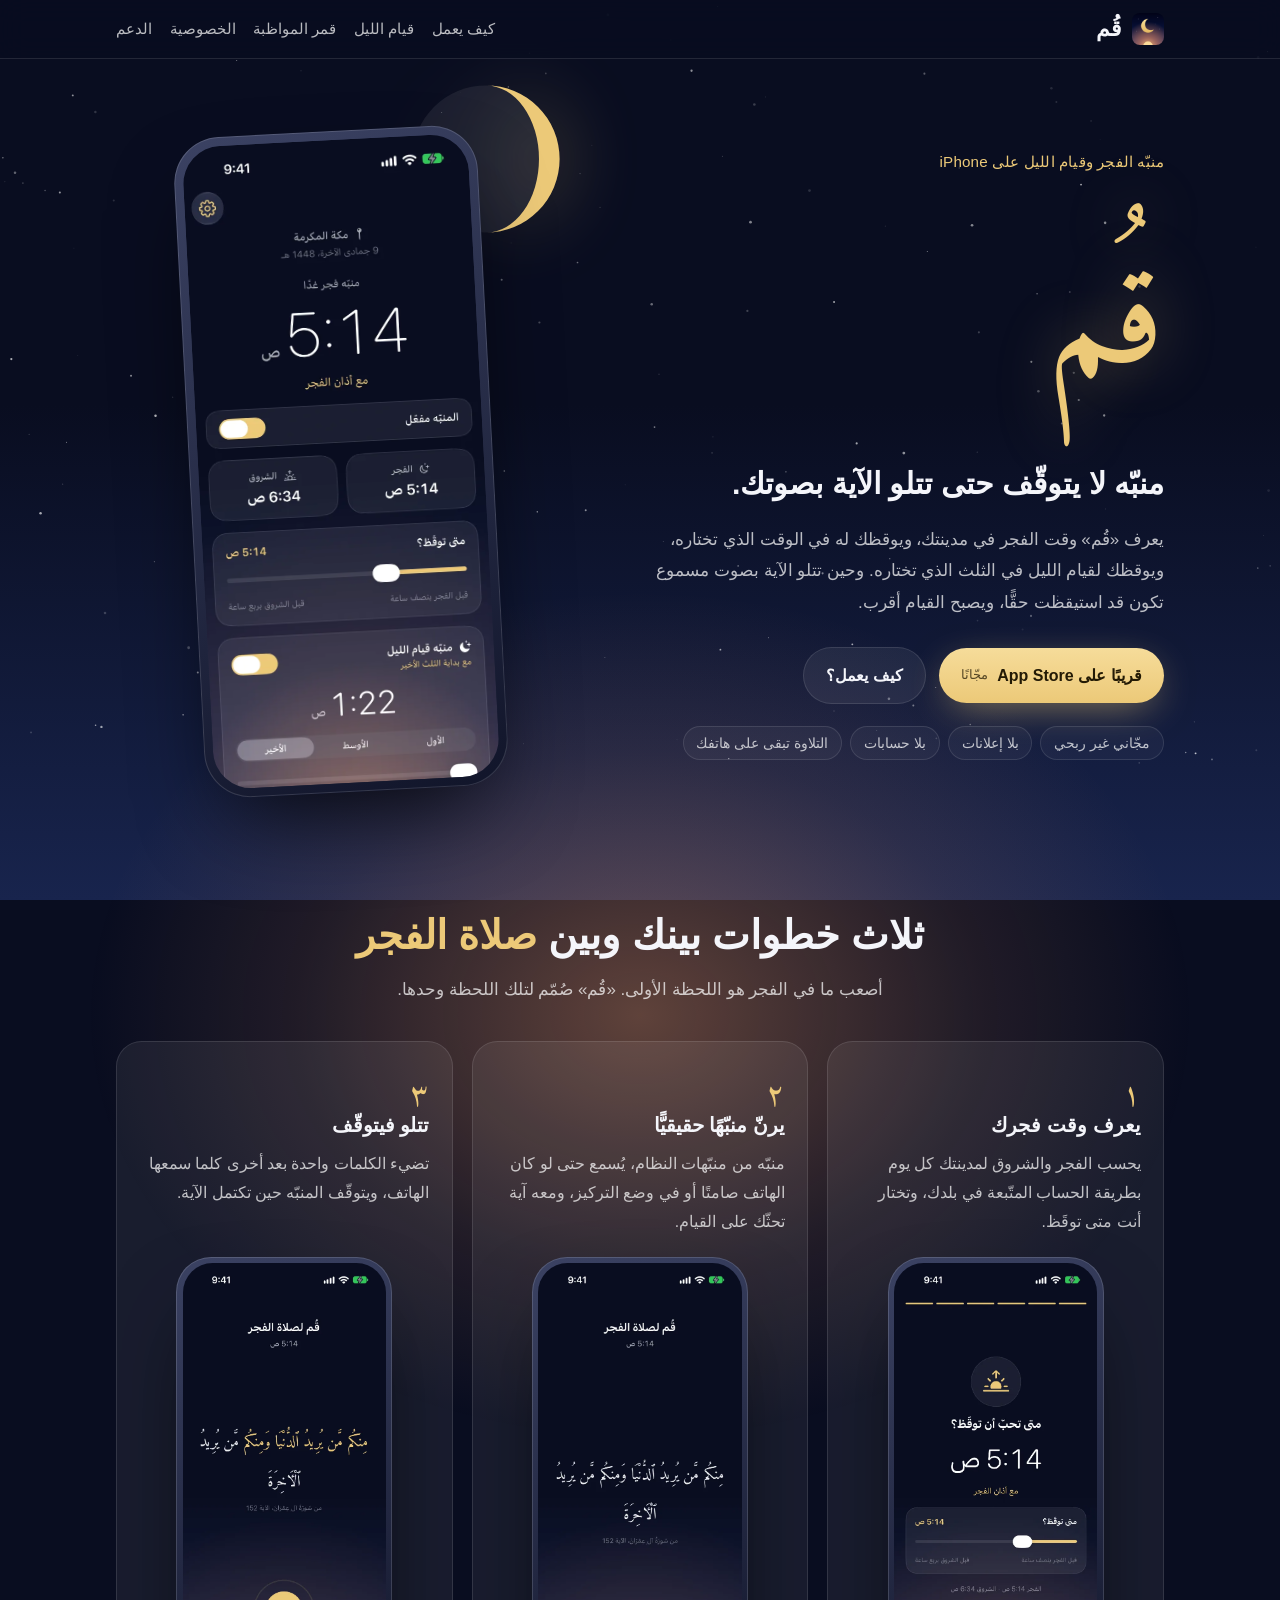
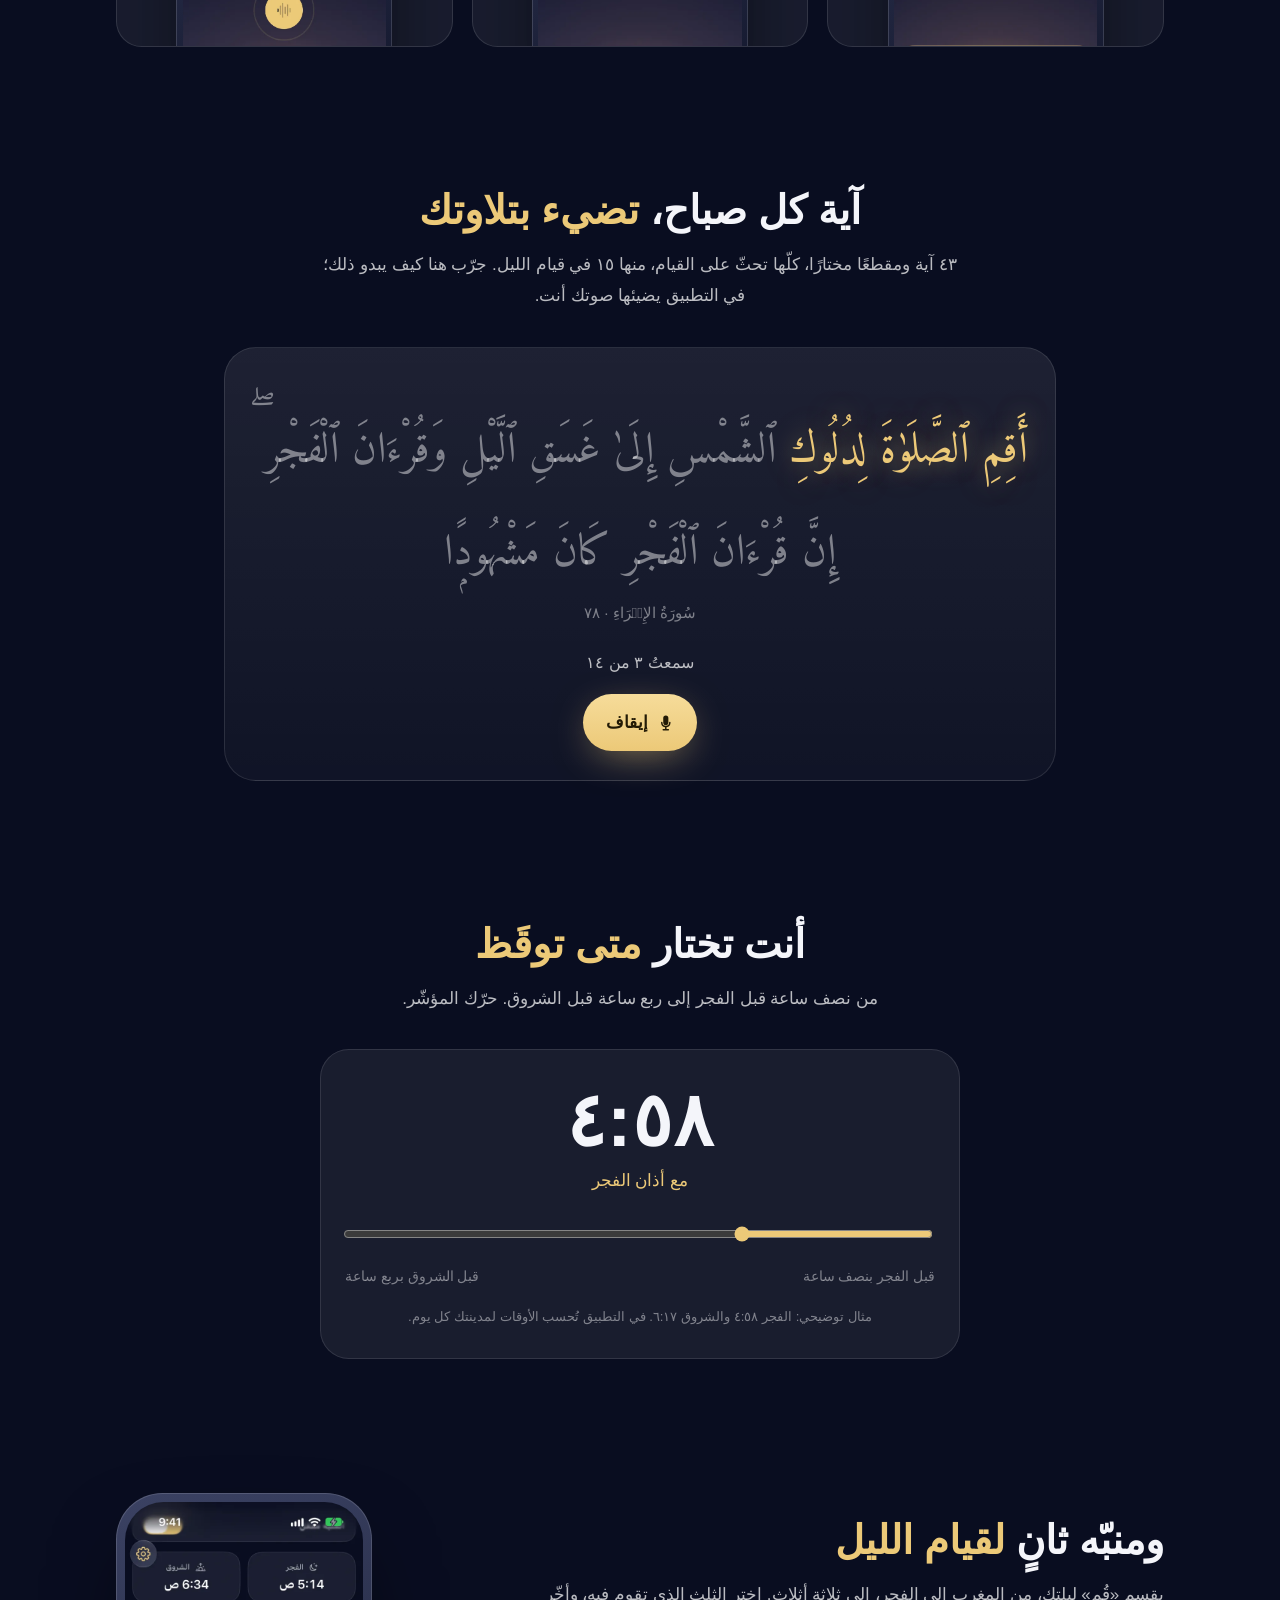
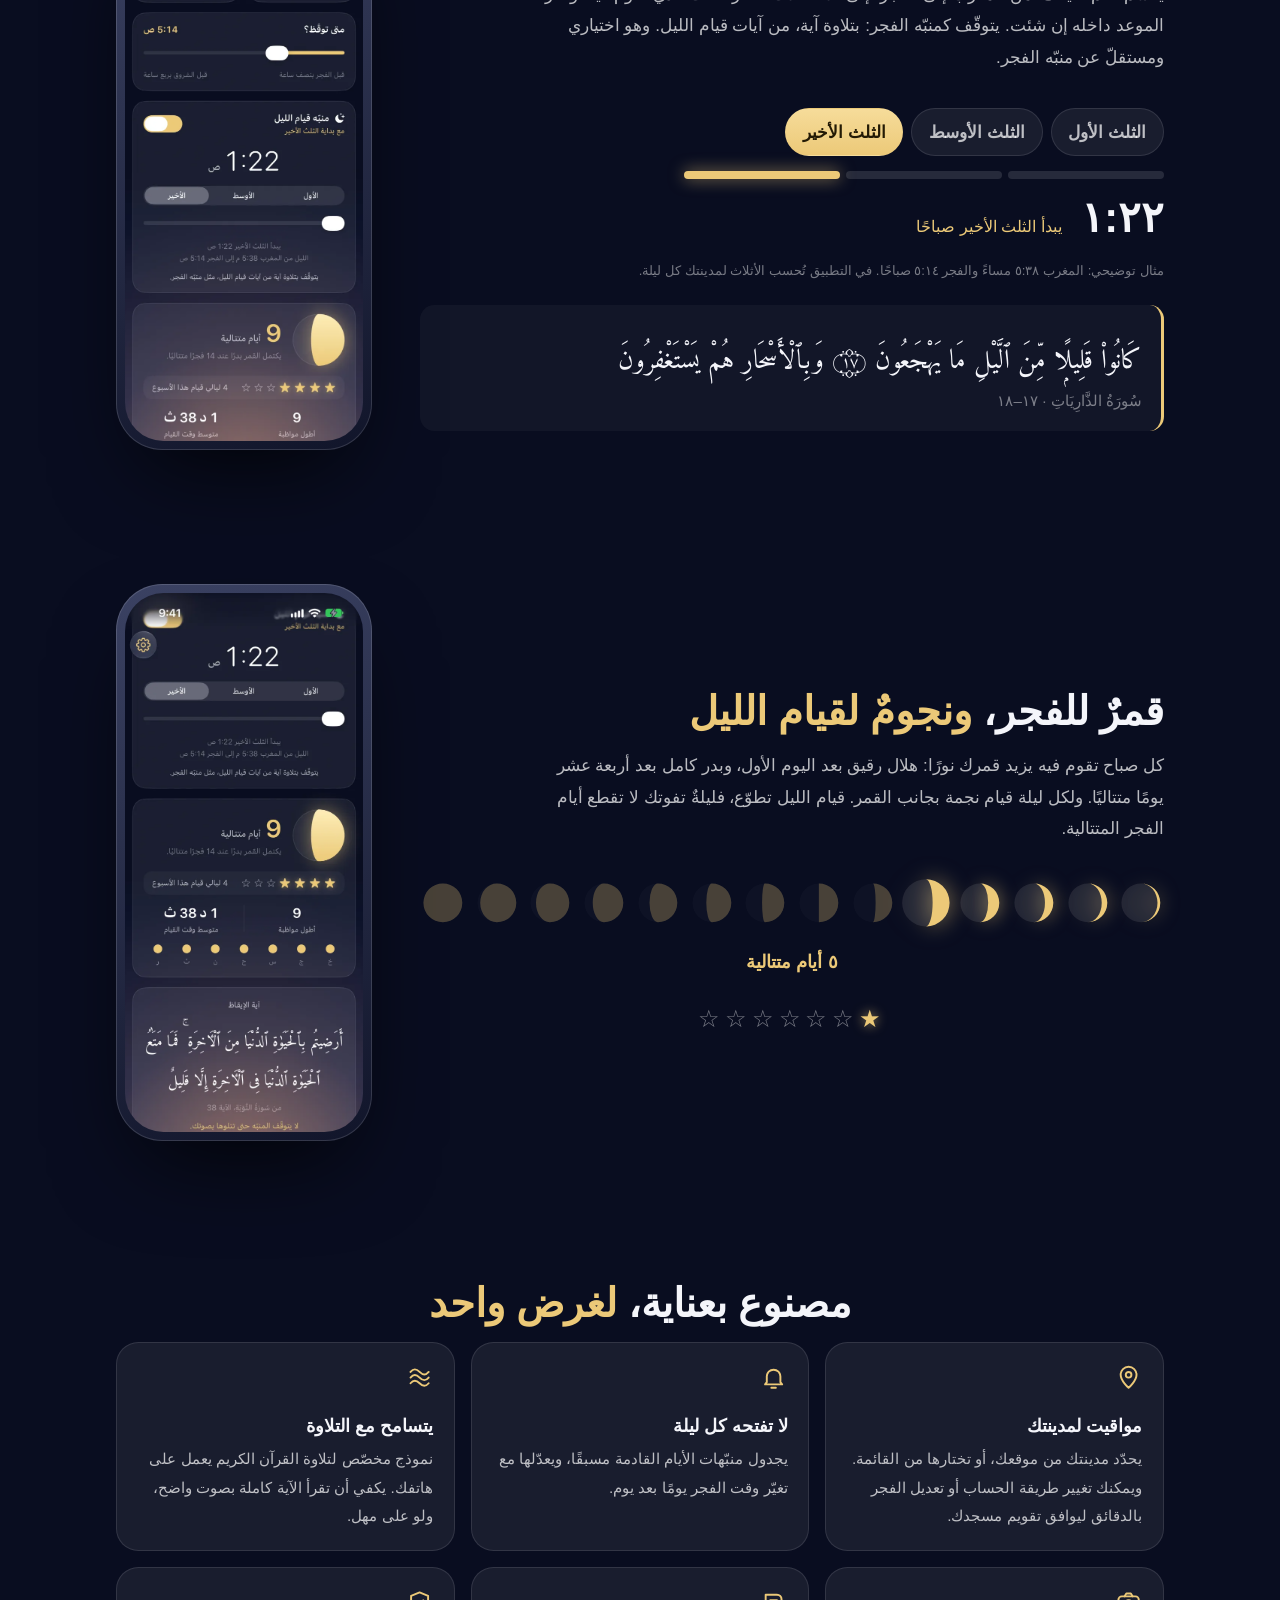
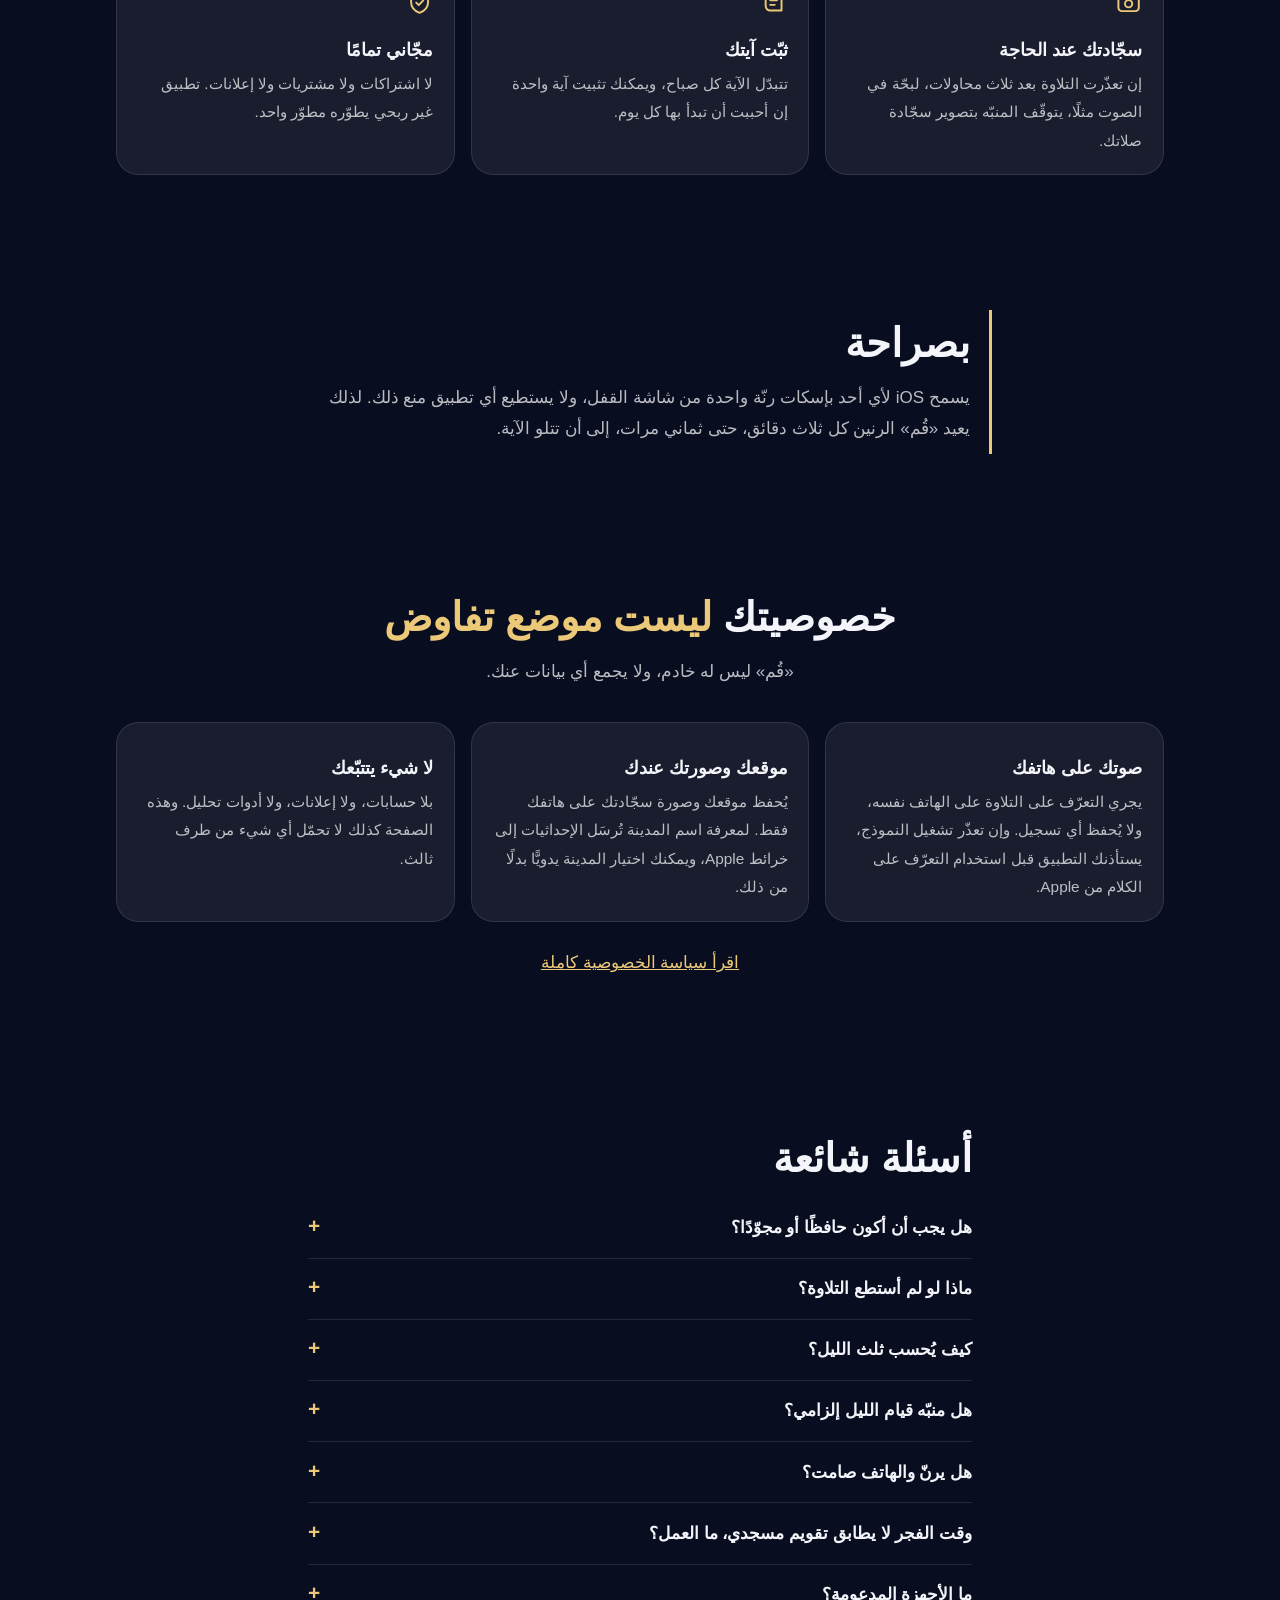
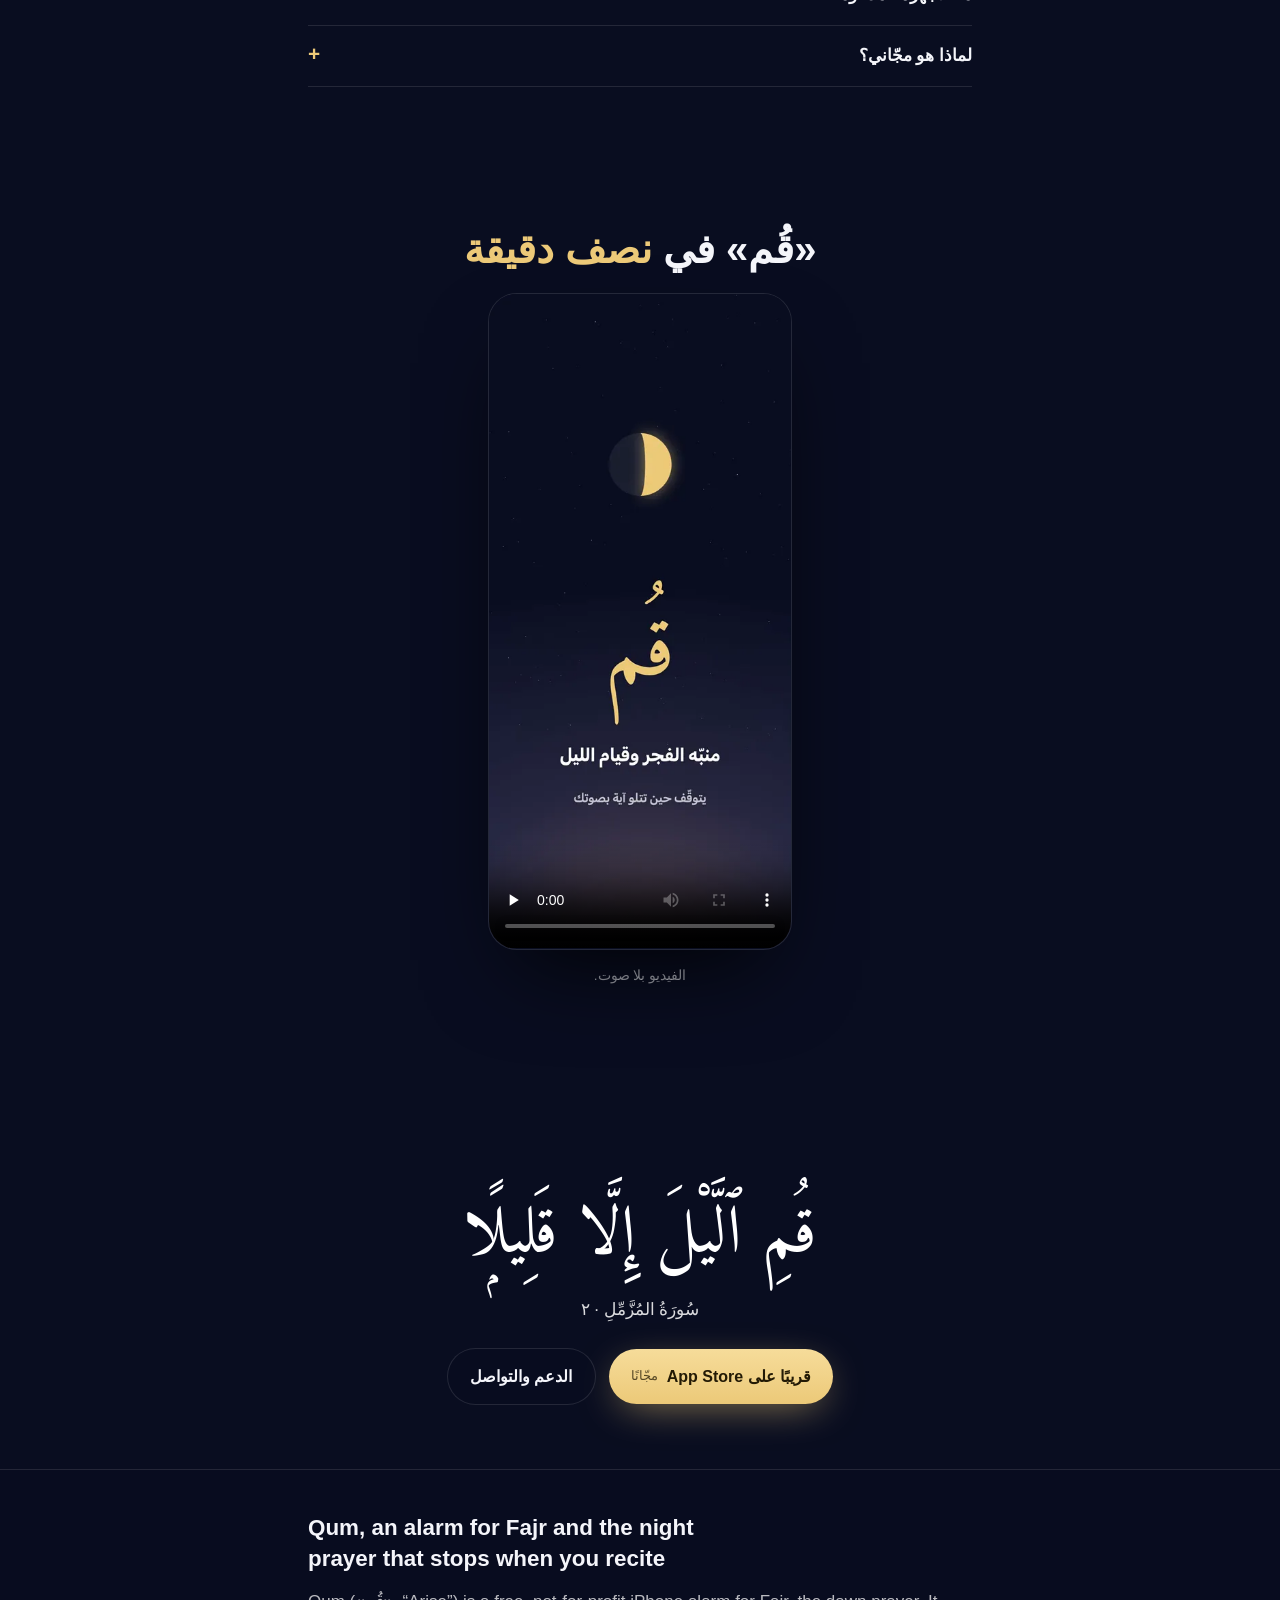
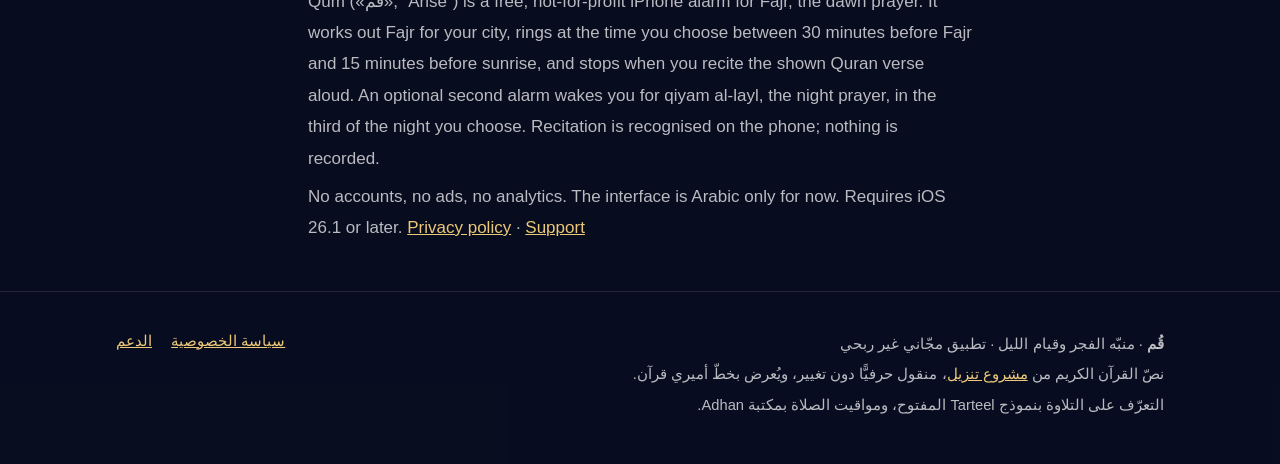
==== commit e1c3cbd0: "Add the qiyam al-layl alarm, stars and the preview video to the site Co-Authored-By: Claude Fable 5." ====
--- a/index.html
+++ b/index.html
@@ -3,11 +3,11 @@
 <head>
 <meta charset="utf-8">
 <meta name="viewport" content="width=device-width, initial-scale=1">
-<title>قُم: منبّه الفجر الذي يتوقّف حين تتلو آية</title>
-<meta name="description" content="«قُم» منبّه مجّاني لصلاة الفجر على iPhone: يعرف وقت الفجر في مدينتك، ويرنّ في الوقت الذي تختاره، ولا يتوقّف حتى تتلو آية الصباح بصوتك.">
+<title>قُم: منبّه الفجر وقيام الليل، يتوقّف حين تتلو آية</title>
+<meta name="description" content="«قُم» منبّه مجّاني على iPhone لصلاة الفجر وقيام الليل: يعرف وقت الفجر في مدينتك وأثلاث الليل، ولا يتوقّف حتى تتلو الآية بصوتك.">
 <meta name="theme-color" content="#090d20">
-<meta property="og:title" content="قُم: منبّه الفجر">
-<meta property="og:description" content="منبّه لصلاة الفجر لا يتوقّف حتى تتلو آية الصباح بصوتك. مجّاني، بلا إعلانات ولا حسابات.">
+<meta property="og:title" content="قُم: منبّه الفجر وقيام الليل">
+<meta property="og:description" content="منبّه للفجر وآخر لقيام الليل، لا يتوقّفان حتى تتلو الآية بصوتك. مجّاني، بلا إعلانات ولا حسابات.">
 <meta property="og:image" content="https://aalibrahim.github.io/qum/assets/icon-512.png">
 <meta property="og:type" content="website">
 <meta property="og:locale" content="ar_AR">
@@ -24,6 +24,7 @@
     <a class="brand" href="#top"><img src="assets/icon-180.png" alt="" width="32" height="32"><span>قُم</span></a>
     <nav>
       <a class="hide" href="#how">كيف يعمل</a>
+      <a class="hide" href="#qiyam">قيام الليل</a>
       <a class="hide" href="#moon">قمر المواظبة</a>
       <a href="#privacy">الخصوصية</a>
       <a href="support.html">الدعم</a>
@@ -35,10 +36,10 @@
 <section class="hero">
   <div class="wrap">
     <div>
-      <p class="kicker">منبّه الفجر على iPhone</p>
+      <p class="kicker">منبّه الفجر وقيام الليل على iPhone</p>
       <h1>قُم</h1>
-      <p class="lead">منبّه لا يتوقّف حتى تتلو آية الصباح بصوتك.</p>
-      <p class="sub">يعرف «قُم» وقت الفجر في مدينتك، ويوقظك في الوقت الذي تختاره. وحين تتلو الآية بصوت مسموع تكون قد استيقظت حقًّا، ويصبح القيام أقرب.</p>
+      <p class="lead">منبّه لا يتوقّف حتى تتلو الآية بصوتك.</p>
+      <p class="sub">يعرف «قُم» وقت الفجر في مدينتك، ويوقظك له في الوقت الذي تختاره، ويوقظك لقيام الليل في الثلث الذي تختاره. وحين تتلو الآية بصوت مسموع تكون قد استيقظت حقًّا، ويصبح القيام أقرب.</p>
       <div class="cta">
         <span class="pill gold">قريبًا على App Store <small>مجّانًا</small></span>
         <a class="pill ghost" href="#how">كيف يعمل؟</a>
@@ -90,7 +91,7 @@
   <div class="wrap">
     <div class="center reveal">
       <h2>آية كل صباح، <em>تضيء بتلاوتك</em></h2>
-      <p class="intro">٢٦ آية ومقطعًا مختارًا، كلّها تحثّ على القيام. جرّب هنا كيف يبدو ذلك؛ في التطبيق يضيئها صوتك أنت.</p>
+      <p class="intro">٤٣ آية ومقطعًا مختارًا، كلّها تحثّ على القيام، منها ١٥ في قيام الليل. جرّب هنا كيف يبدو ذلك؛ في التطبيق يضيئها صوتك أنت.</p>
     </div>
     <div class="versebox reveal">
       <p class="verse" id="verseLine" lang="ar"><!--VERSE--><span>أَقِمِ</span> <span>ٱلصَّلَوٰةَ</span> <span>لِدُلُوكِ</span> <span>ٱلشَّمْسِ</span> <span>إِلَىٰ</span> <span>غَسَقِ</span> <span>ٱلَّيْلِ</span> <span>وَقُرْءَانَ</span> <span>ٱلْفَجْرِ ۖ</span> <span>إِنَّ</span> <span>قُرْءَانَ</span> <span>ٱلْفَجْرِ</span> <span>كَانَ</span> <span>مَشْهُودًۭا</span><!--/VERSE--></p>
@@ -120,13 +121,36 @@
   </div>
 </section>
 
+<section id="qiyam">
+  <div class="wrap split">
+    <div class="reveal">
+      <h2>ومنبّه ثانٍ <em>لقيام الليل</em></h2>
+      <p class="intro">يقسم «قُم» ليلتك، من المغرب إلى الفجر، إلى ثلاثة أثلاث. اختر الثلث الذي تقوم فيه، وأخّر الموعد داخله إن شئت. يتوقّف كمنبّه الفجر: بتلاوة آية، من آيات قيام الليل. وهو اختياري ومستقلّ عن منبّه الفجر.</p>
+      <div class="thirds" role="group" aria-label="ثلث الليل">
+        <button type="button" data-third="0">الثلث الأول</button>
+        <button type="button" data-third="1">الثلث الأوسط</button>
+        <button type="button" data-third="2" class="on">الثلث الأخير</button>
+      </div>
+      <div class="nightbar" aria-hidden="true"><i></i><i></i><i class="on"></i></div>
+      <p class="thirdtime"><span id="thirdTime" dir="ltr">١:٢٢</span> <small id="thirdLabel">يبدأ الثلث الأخير</small></p>
+      <p class="eg" style="color:var(--faint);font-size:.82rem">مثال توضيحي: المغرب ٥:٣٨ مساءً والفجر ٥:١٤ صباحًا. في التطبيق تُحسب الأثلاث لمدينتك كل ليلة.</p>
+      <blockquote class="nightverse">
+        <p class="verse small" lang="ar"><!--NIGHTVERSE-->كَانُوا۟ قَلِيلًۭا مِّنَ ٱلَّيْلِ مَا يَهْجَعُونَ ۝١٧ وَبِٱلْأَسْحَارِ هُمْ يَسْتَغْفِرُونَ<!--/NIGHTVERSE--></p>
+        <p class="ref"><!--NIGHTREF-->سُورَةُ الذَّارِيَاتِ · ١٧–١٨<!--/NIGHTREF--></p>
+      </blockquote>
+    </div>
+    <div class="phone reveal" style="width:min(16rem,70vw)"><img loading="lazy" src="assets/qiyam.webp" width="660" height="1435" alt="بطاقة منبّه قيام الليل وفيها اختيار الثلث"></div>
+  </div>
+</section>
+
 <section id="moon">
   <div class="wrap split">
     <div class="reveal">
-      <h2>قمرٌ <em>يكتمل بمواظبتك</em></h2>
-      <p class="intro">كل صباح تقوم فيه يزيد قمرك نورًا: هلال رقيق بعد اليوم الأول، وبدر كامل بعد أربعة عشر يومًا متتاليًا. ويعرض «قُم» عدد أيامك المتتالية، وكم تستغرق من الرنين إلى إتمام التلاوة.</p>
+      <h2>قمرٌ للفجر، <em>ونجومٌ لقيام الليل</em></h2>
+      <p class="intro">كل صباح تقوم فيه يزيد قمرك نورًا: هلال رقيق بعد اليوم الأول، وبدر كامل بعد أربعة عشر يومًا متتاليًا. ولكل ليلة قيام نجمة بجانب القمر. قيام الليل تطوّع، فليلةٌ تفوتك لا تقطع أيام الفجر المتتالية.</p>
       <div class="moons" id="moons" aria-hidden="true"></div>
       <p class="count center" id="moonCount">&nbsp;</p>
+      <p class="stars center" id="stars7" aria-hidden="true"></p>
     </div>
     <div class="phone reveal" style="width:min(16rem,70vw)"><img loading="lazy" src="assets/streak.webp" width="660" height="1435" alt="بطاقة المواظبة وفيها القمر وعدد الأيام المتتالية"></div>
   </div>
@@ -201,10 +225,22 @@
     <h2 class="reveal">أسئلة شائعة</h2>
     <details class="reveal"><summary>هل يجب أن أكون حافظًا أو مجوّدًا؟</summary><p>لا. الآية مكتوبة أمامك على الشاشة، ويكفي أن تقرأها كاملة بصوت واضح. يتسامح «قُم» مع الأخطاء اليسيرة ومع القراءة المتمهّلة.</p></details>
     <details class="reveal"><summary>ماذا لو لم أستطع التلاوة؟</summary><p>بعد ثلاث محاولات يمكنك إيقاف المنبّه بتصوير سجّادة صلاتك التي حفظت صورتها في التطبيق. وإن لم تحفظ صورة، يظهر بعد محاولات أكثر زرّ يتوقّف به المنبّه بالضغط المطوّل نصف دقيقة.</p></details>
+    <details class="reveal"><summary>كيف يُحسب ثلث الليل؟</summary><p>الليل من المغرب إلى الفجر، ويُقسم إلى ثلاثة أجزاء متساوية. يحسبها «قُم» لمدينتك كل ليلة، فيتغيّر موعد كل ثلث مع طول الليل.</p></details>
+    <details class="reveal"><summary>هل منبّه قيام الليل إلزامي؟</summary><p>لا. هو متوقّف حتى تشغّله من الشاشة الرئيسية، ولا يؤثّر في منبّه الفجر ولا في أيامه المتتالية.</p></details>
     <details class="reveal"><summary>هل يرنّ والهاتف صامت؟</summary><p>نعم. يرنّ «قُم» منبّهًا من منبّهات النظام، فيُسمع في الوضع الصامت وفي وضع التركيز.</p></details>
     <details class="reveal"><summary>وقت الفجر لا يطابق تقويم مسجدي، ما العمل؟</summary><p>من الإعدادات اختر طريقة الحساب المتّبعة في بلدك، أو عدّل وقت الفجر بالدقائق حتى يطابق تقويم مسجدك.</p></details>
     <details class="reveal"><summary>ما الأجهزة المدعومة؟</summary><p>iPhone بنظام iOS 26.1 أو أحدث. الواجهة بالعربية فقط حاليًّا.</p></details>
     <details class="reveal"><summary>لماذا هو مجّاني؟</summary><p>لأنه مشروع غير ربحي. لا إعلانات فيه ولا اشتراكات ولا مشتريات.</p></details>
+  </div>
+</section>
+
+<section id="video">
+  <div class="wrap center">
+    <h2 class="reveal">«قُم» في <em>نصف دقيقة</em></h2>
+    <video class="reveal clip" controls playsinline preload="none" poster="assets/poster.webp" width="443" height="960">
+      <source src="assets/qum-preview.mp4" type="video/mp4">
+    </video>
+    <p class="reveal" style="color:var(--faint);font-size:.85rem">الفيديو بلا صوت.</p>
   </div>
 </section>
 
@@ -221,8 +257,8 @@
 
 <section class="en" lang="en" dir="ltr">
   <div class="wrap narrow">
-    <h2>Qum, a Fajr alarm that stops when you recite</h2>
-    <p>Qum («قُم», “Arise”) is a free, not-for-profit iPhone alarm for Fajr, the dawn prayer. It works out Fajr for your city, rings at the time you choose between 30 minutes before Fajr and 15 minutes before sunrise, and stops when you recite the morning’s Quran verse aloud. Recitation is recognised on the phone; nothing is recorded.</p>
+    <h2>Qum, an alarm for Fajr and the night prayer that stops when you recite</h2>
+    <p>Qum («قُم», “Arise”) is a free, not-for-profit iPhone alarm for Fajr, the dawn prayer. It works out Fajr for your city, rings at the time you choose between 30 minutes before Fajr and 15 minutes before sunrise, and stops when you recite the shown Quran verse aloud. An optional second alarm wakes you for qiyam al-layl, the night prayer, in the third of the night you choose. Recitation is recognised on the phone; nothing is recorded.</p>
     <p>No accounts, no ads, no analytics. The interface is Arabic only for now. Requires iOS 26.1 or later. <a href="privacy.html">Privacy policy</a> · <a href="support.html">Support</a></p>
   </div>
 </section>
@@ -231,7 +267,7 @@
 <footer>
   <div class="wrap">
     <div>
-      <p><strong>قُم</strong> · منبّه الفجر · تطبيق مجّاني غير ربحي</p>
+      <p><strong>قُم</strong> · منبّه الفجر وقيام الليل · تطبيق مجّاني غير ربحي</p>
       <p>نصّ القرآن الكريم من <a href="https://tanzil.net" rel="noopener">مشروع تنزيل</a>، منقول حرفيًّا دون تغيير، ويُعرض بخطّ أميري قرآن.</p>
       <p>التعرّف على التلاوة بنموذج Tarteel المفتوح، ومواقيت الصلاة بمكتبة Adhan.</p>
     </div>
@@ -360,11 +396,31 @@
     svgs.forEach(function(el, i){ el.classList.toggle('lit', i < n); el.classList.toggle('now', i === n - 1); });
     count.textContent = n === 14 ? 'بدر: ' + days(n) : days(n);
   }
+  // Seven stars: one for each night of qiyam in the last week.
+  var stars7 = document.getElementById('stars7');
+  function setStars(n){ stars7.textContent = ''; for (var i = 0; i < 7; i++){ var st = document.createElement('span'); st.textContent = i < n ? '★' : '☆'; if (i < n) st.className = 'lit'; stars7.appendChild(st); } }
+  setStars(0);
+
+  // Thirds of an example night: Maghrib 5:38 pm to Fajr 5:14 am.
+  var NIGHT = 17 * 60 + 38, NIGHTLEN = (24 * 60 + 5 * 60 + 14) - NIGHT;
+  var thirdNames = ['يبدأ الثلث الأول', 'يبدأ الثلث الأوسط', 'يبدأ الثلث الأخير'];
+  var thirdButtons = [].slice.call(document.querySelectorAll('.thirds button')), bars = [].slice.call(document.querySelectorAll('.nightbar i'));
+  function showThird(k){
+    var t = Math.round(NIGHT + k * NIGHTLEN / 3) % (24 * 60), h = Math.floor(t / 60), m = t % 60;
+    var h12 = h % 12 === 0 ? 12 : h % 12;
+    document.getElementById('thirdTime').textContent = ar(h12) + ':' + ar(m < 10 ? '0' + m : m);
+    document.getElementById('thirdLabel').textContent = thirdNames[k] + (h < 12 ? ' صباحًا' : ' مساءً');
+    thirdButtons.forEach(function(b, i){ b.classList.toggle('on', i === k); b.setAttribute('aria-pressed', i === k); });
+    bars.forEach(function(b, i){ b.classList.toggle('on', i === k); });
+  }
+  thirdButtons.forEach(function(b){ b.addEventListener('click', function(){ showThird(parseInt(b.getAttribute('data-third'), 10)); }); });
+  showThird(2);
+
   var moonSeen = new IntersectionObserver(function(es){
     if (!es[0].isIntersecting) return;
     moonSeen.disconnect();
-    if (reduce){ setMoons(14); return; }
-    var n = 0; (function step(){ n++; setMoons(n); if (n < 14) setTimeout(step, 320); })();
+    if (reduce){ setMoons(14); setStars(4); return; }
+    var n = 0; (function step(){ n++; setMoons(n); if (n % 3 === 0) setStars(n / 3); if (n < 14) setTimeout(step, 320); })();
   }, {threshold:0.5});
   moonSeen.observe(moons);
 })();
--- a/assets/site.css
+++ b/assets/site.css
@@ -100,6 +100,20 @@
 .moons svg.lit{opacity:1;filter:drop-shadow(0 0 9px rgba(236,201,120,.6))}
 .moons svg.now{transform:scale(1.22)}
 .count{font-size:1.15rem;color:var(--gold);font-weight:700;min-height:2rem}
+.thirds{display:flex;gap:.5rem;flex-wrap:wrap;margin:0 0 .9rem}
+.thirds button{font:inherit;font-weight:700;color:var(--soft);background:var(--card);border:1px solid var(--line);border-radius:999px;padding:.45rem 1.05rem;cursor:pointer}
+.thirds button.on{background:linear-gradient(180deg,#f6dc9a,var(--gold));color:#231a05;border-color:transparent}
+.nightbar{display:grid;grid-template-columns:repeat(3,1fr);gap:.35rem;max-width:30rem;margin:0 0 .8rem}
+.nightbar i{height:.5rem;border-radius:999px;background:rgba(255,255,255,.12);transition:background .4s ease,box-shadow .4s ease}
+.nightbar i.on{background:var(--gold);box-shadow:0 0 16px rgba(236,201,120,.6)}
+.thirdtime{margin:0 0 .3rem;font-size:2.6rem;font-weight:700;line-height:1.3;font-variant-numeric:tabular-nums}
+.thirdtime small{font-size:1rem;font-weight:500;color:var(--gold);margin-inline-start:.5rem}
+.nightverse{margin:1.4rem 0 0;padding:1rem 1.2rem;border-inline-start:3px solid var(--gold);background:rgba(255,255,255,.04);border-radius:.9rem}
+.verse.small{font-size:clamp(1.3rem,3vw,1.7rem);line-height:2.3;color:var(--ink)}
+.nightverse .ref{margin:.2rem 0 0}
+.stars{font-size:1.5rem;letter-spacing:.3rem;color:var(--faint);min-height:2.4rem;margin:.2rem 0 0}
+.stars .lit{color:var(--gold);text-shadow:0 0 12px rgba(236,201,120,.7)}
+.clip{width:min(19rem,78vw);height:auto;border-radius:1.8rem;border:1px solid var(--line);box-shadow:0 40px 90px -30px rgba(0,0,0,.85);margin:1rem auto .6rem;display:block;background:#090d20}
 .split{display:grid;grid-template-columns:1fr auto;gap:3rem;align-items:center}
 
 /* Feature grid */
@@ -158,6 +172,9 @@
   .steps,.grid{grid-template-columns:1fr}
   .step .phone{margin-bottom:-6rem}
   .split{grid-template-columns:1fr;gap:2rem;justify-items:center;text-align:center}
+  .thirds{justify-content:center}
+  .nightbar{margin-inline:auto}
+  .nightverse{text-align:center}
   .moons{grid-template-columns:repeat(7,1fr);max-width:24rem}
   header.top nav a.hide{display:none}
   section{padding:3.2rem 0}
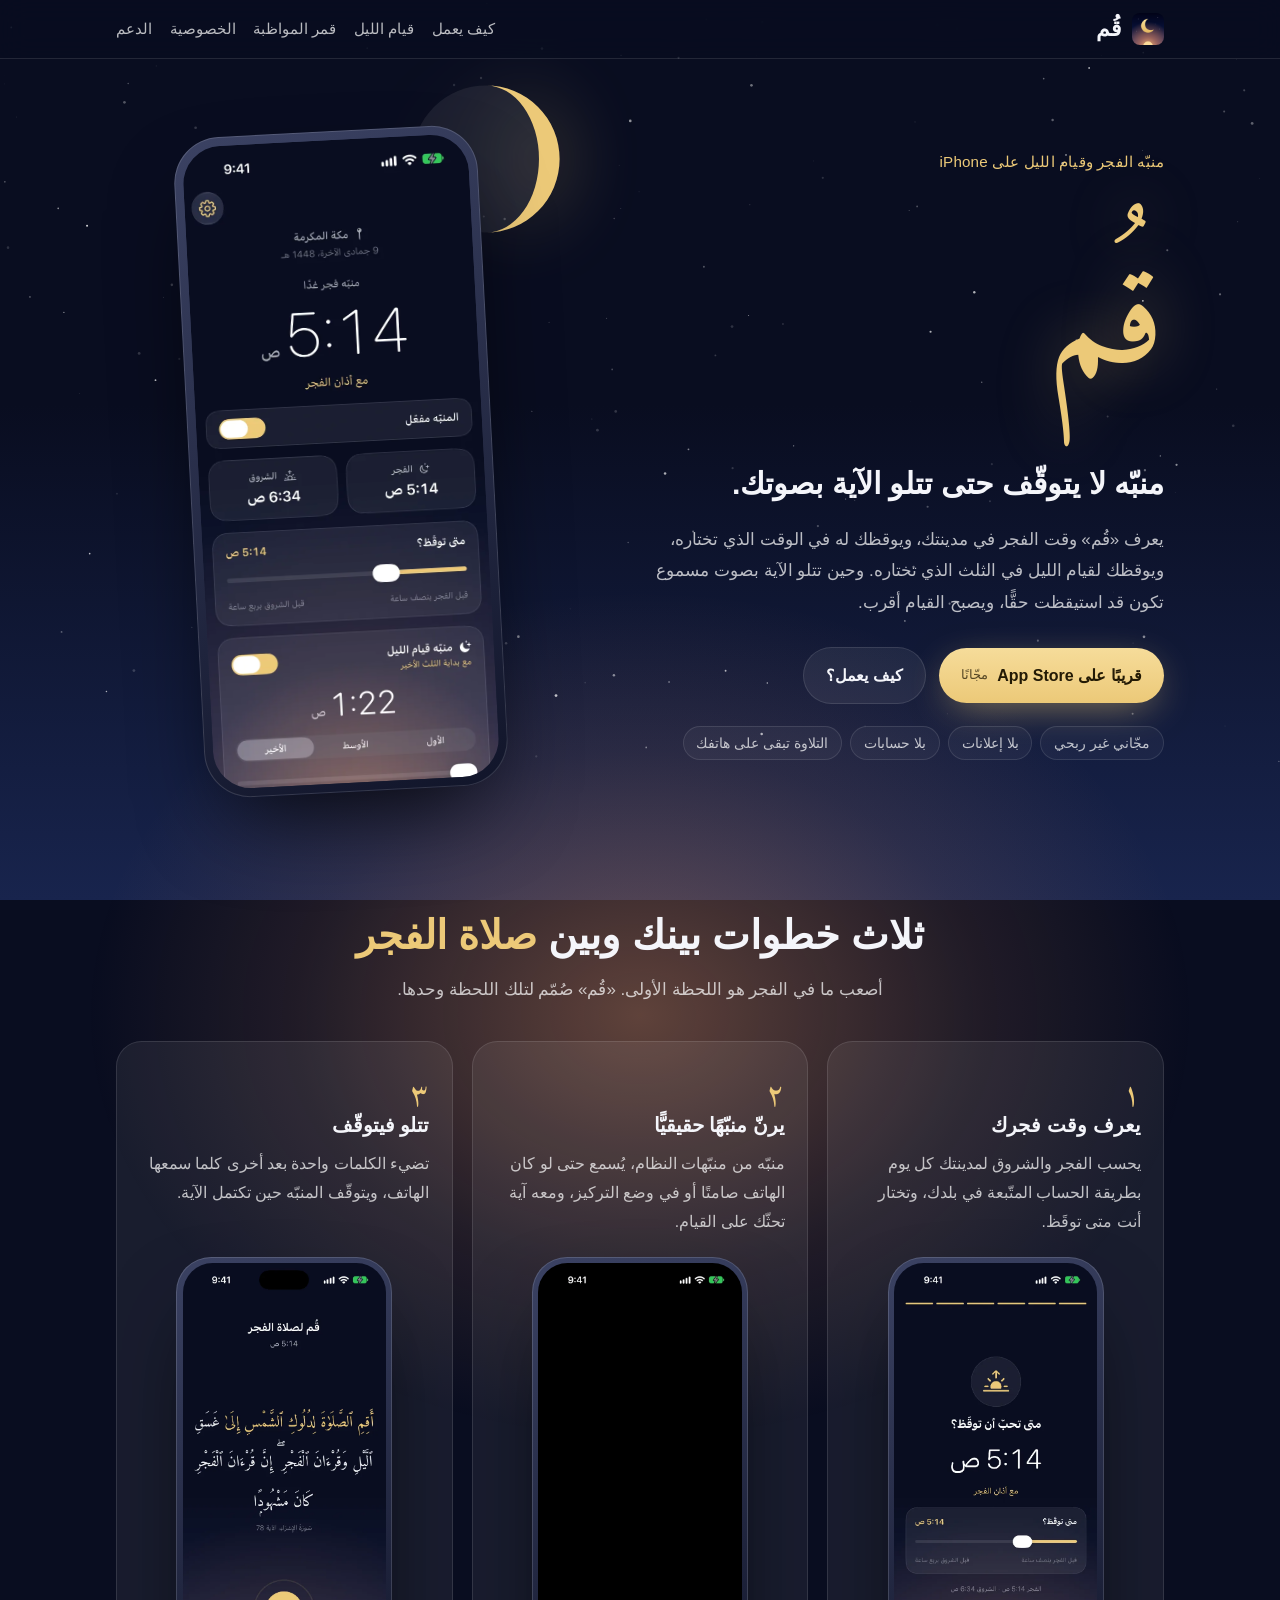
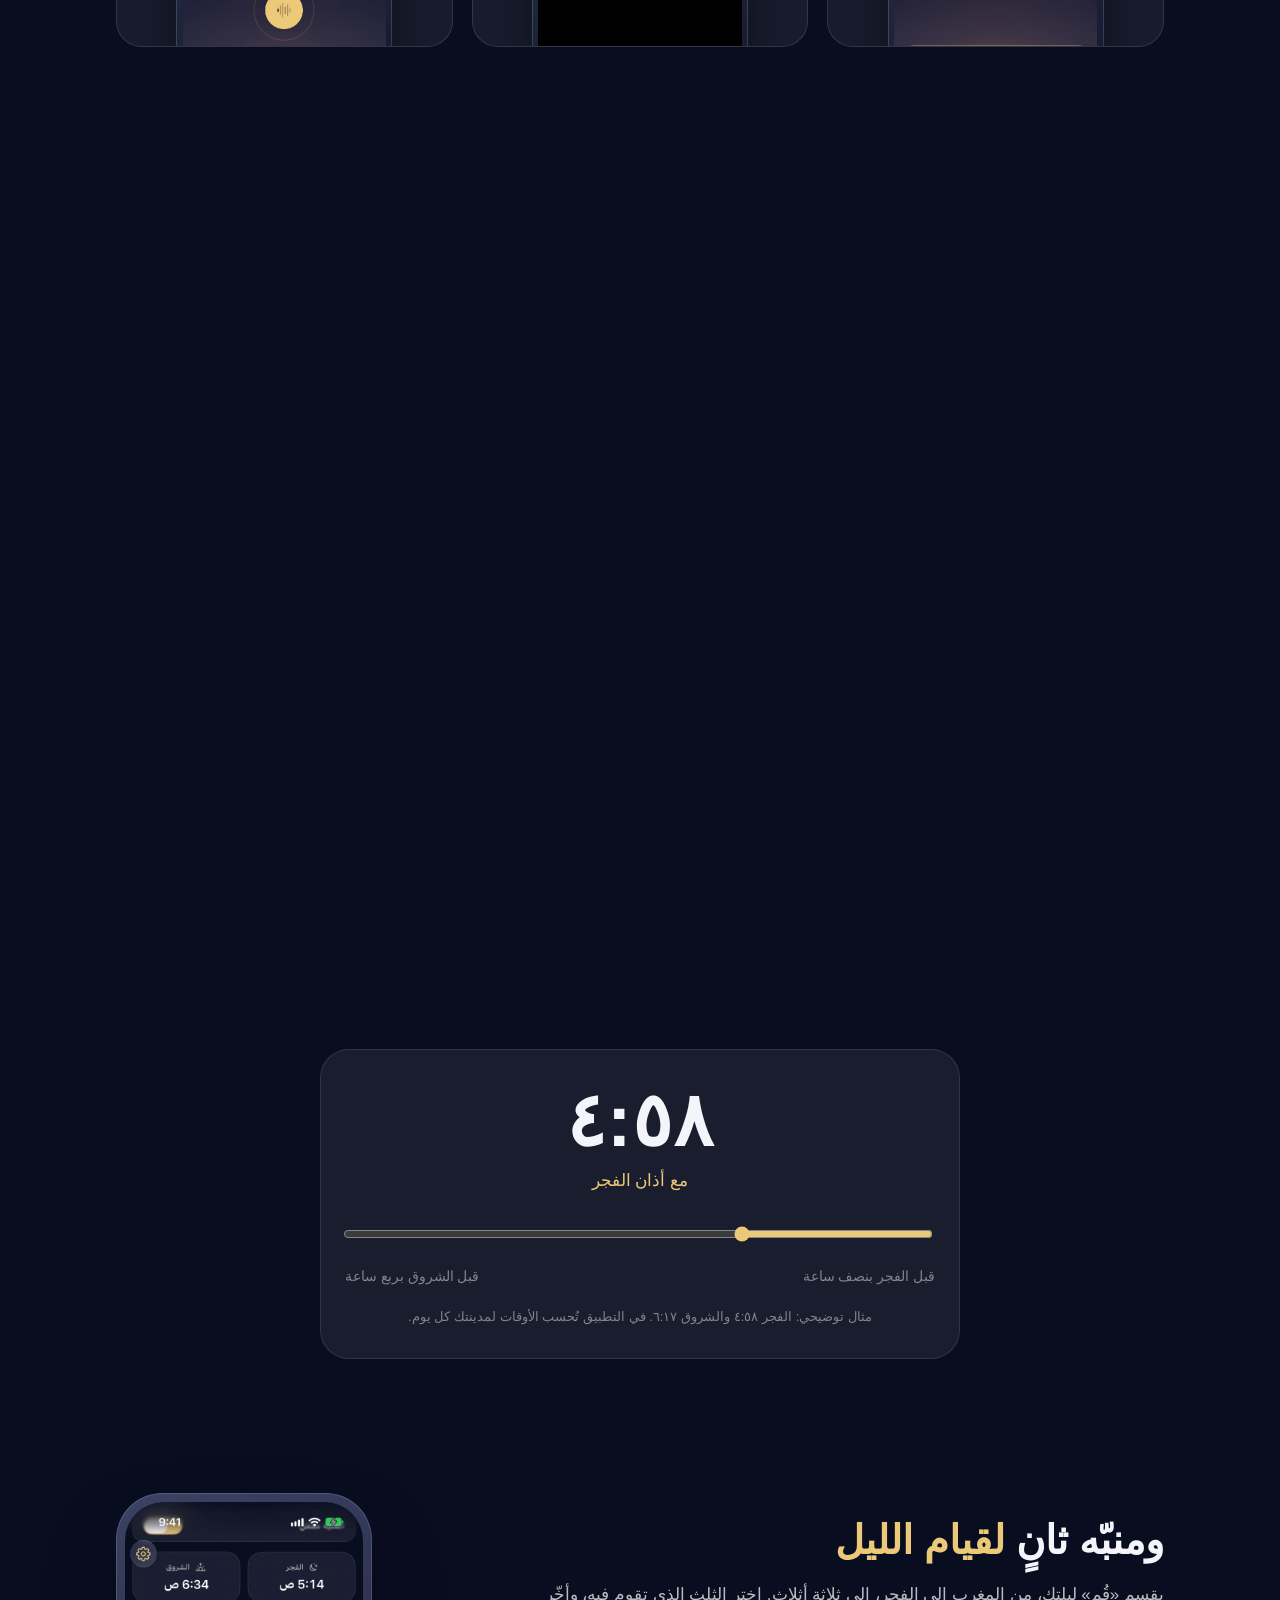
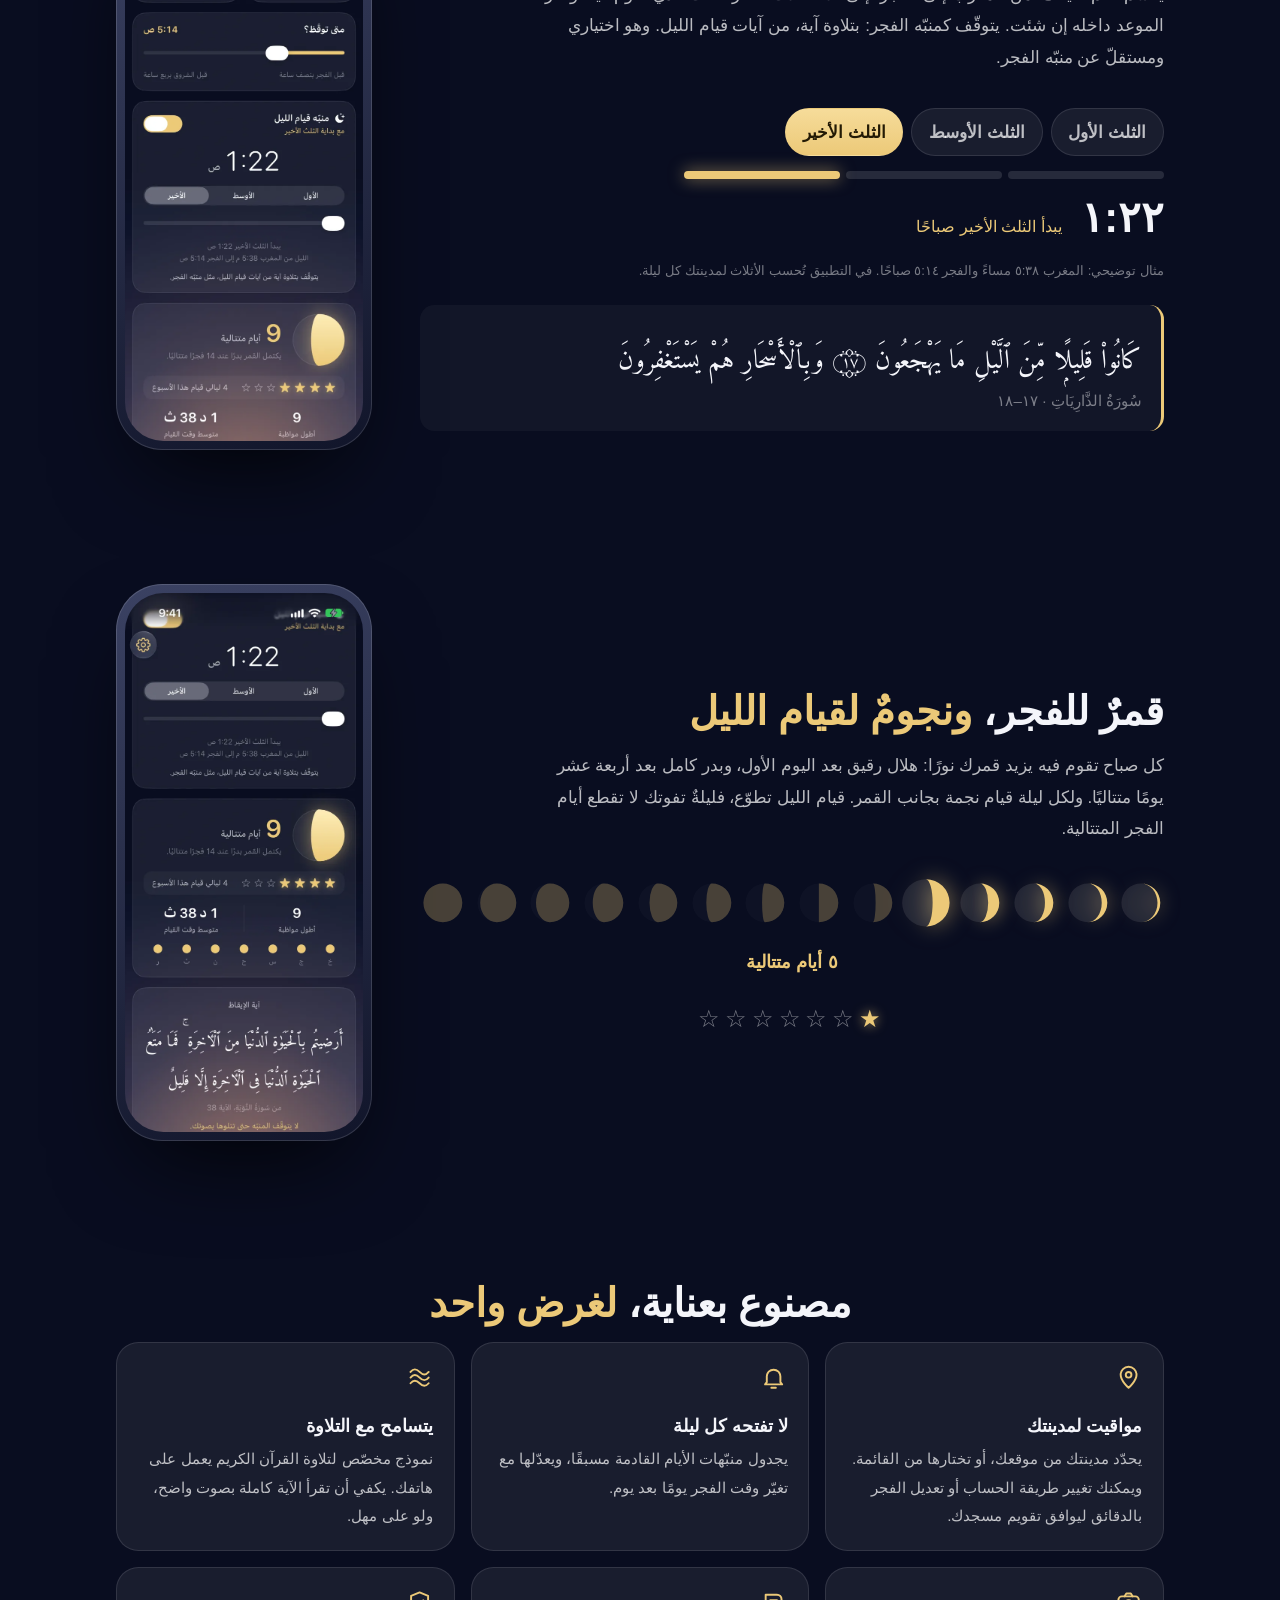
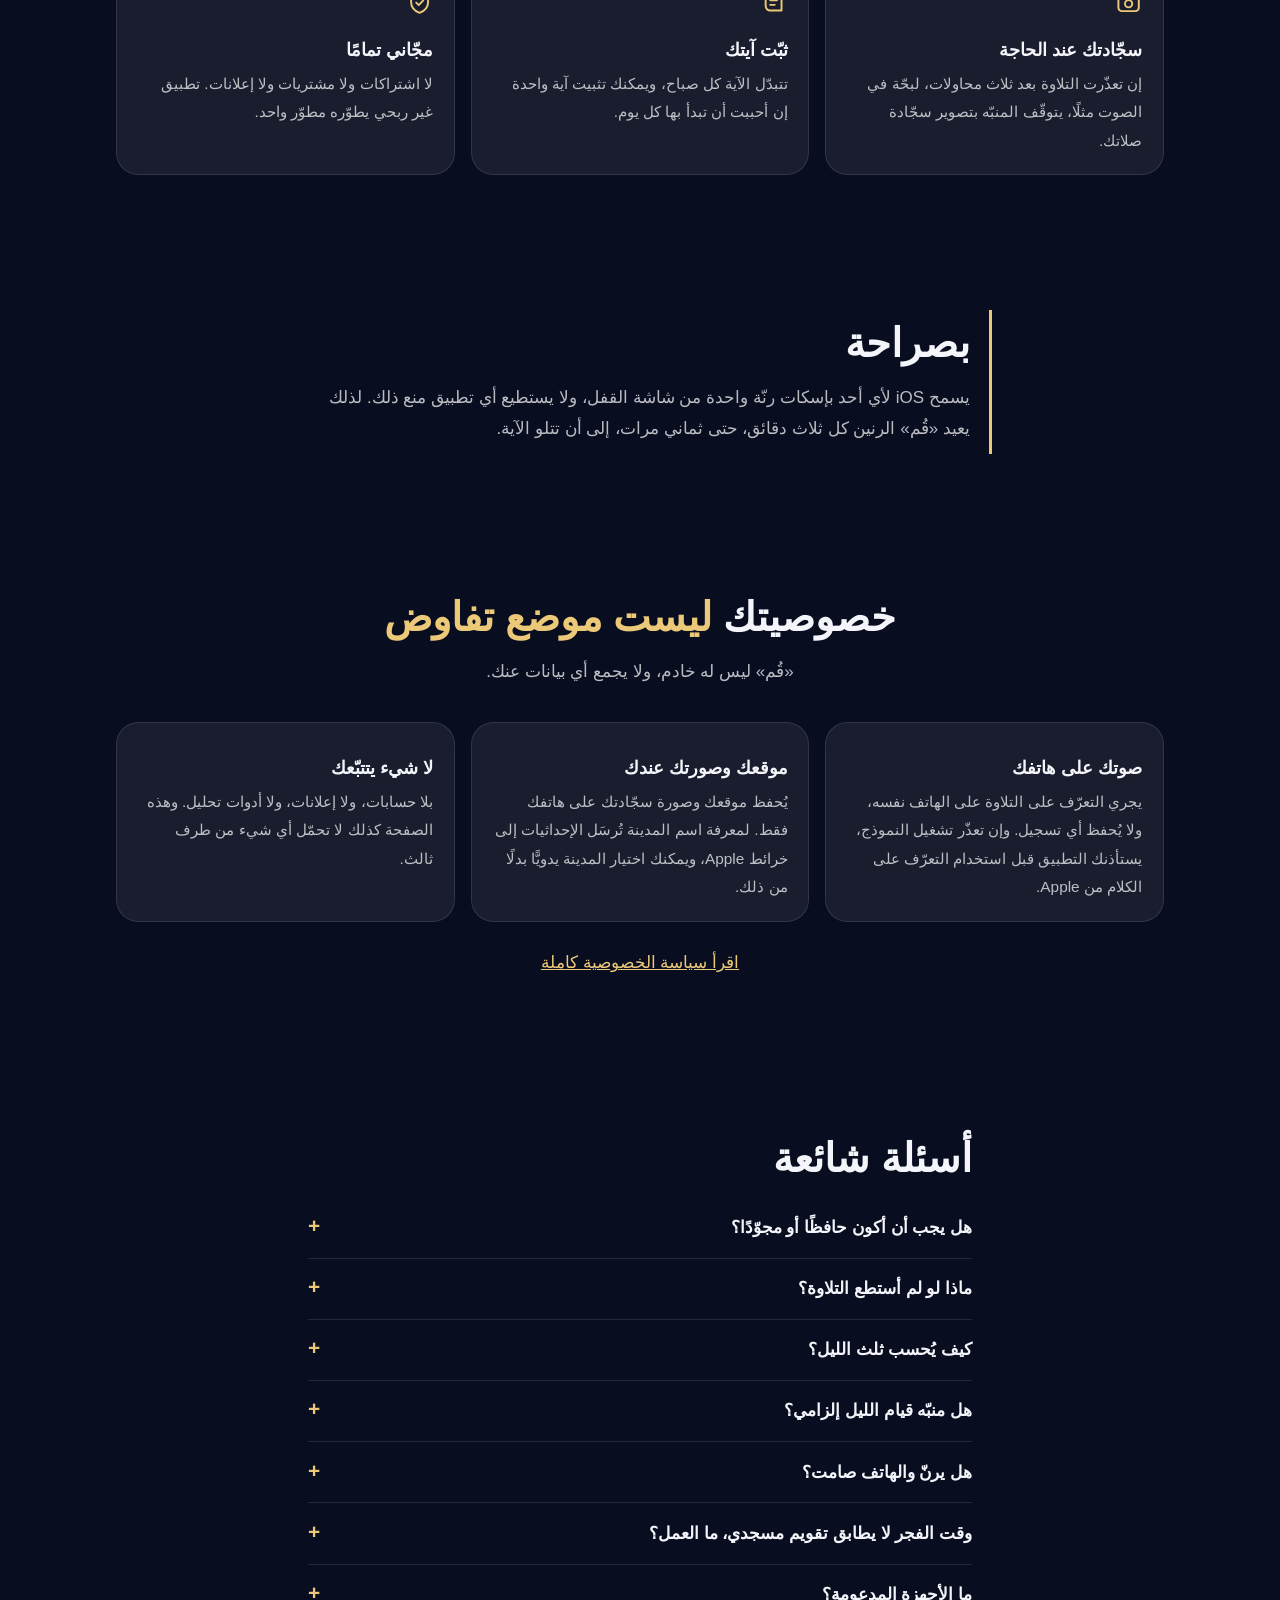
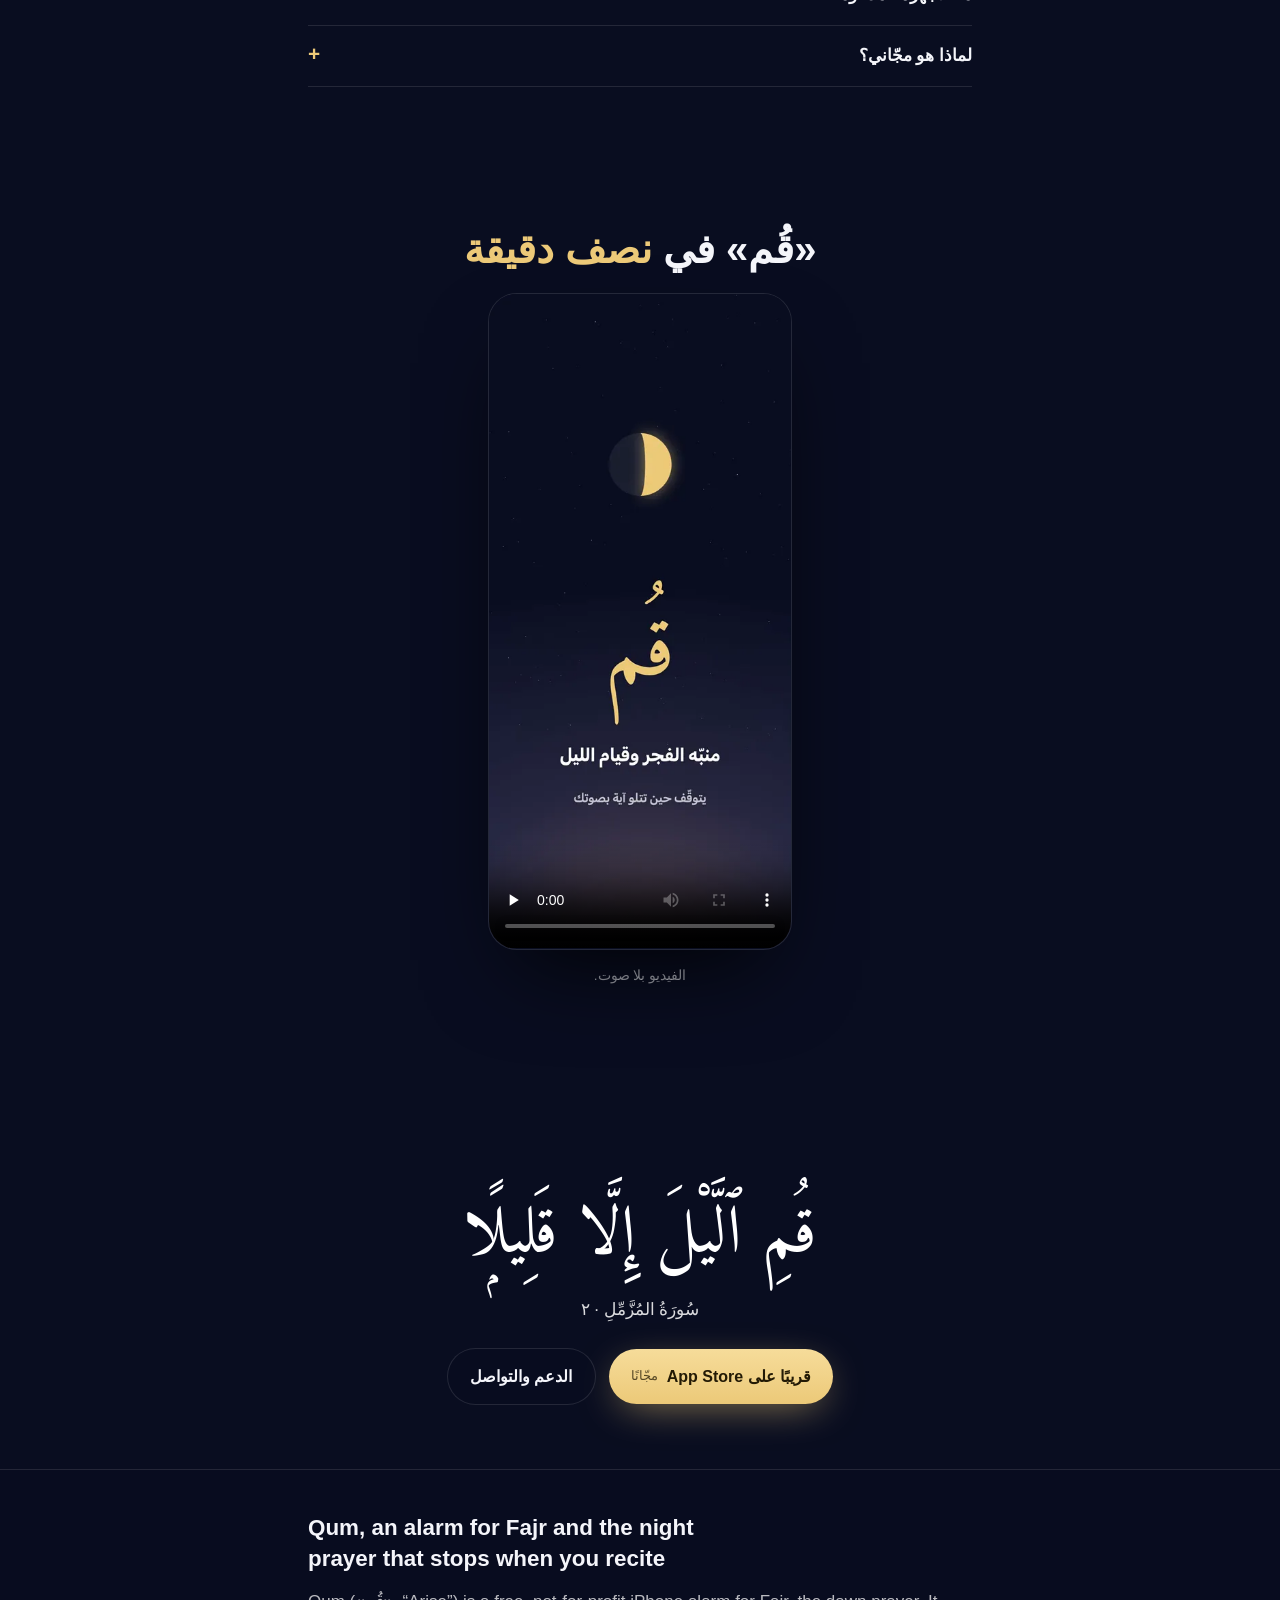
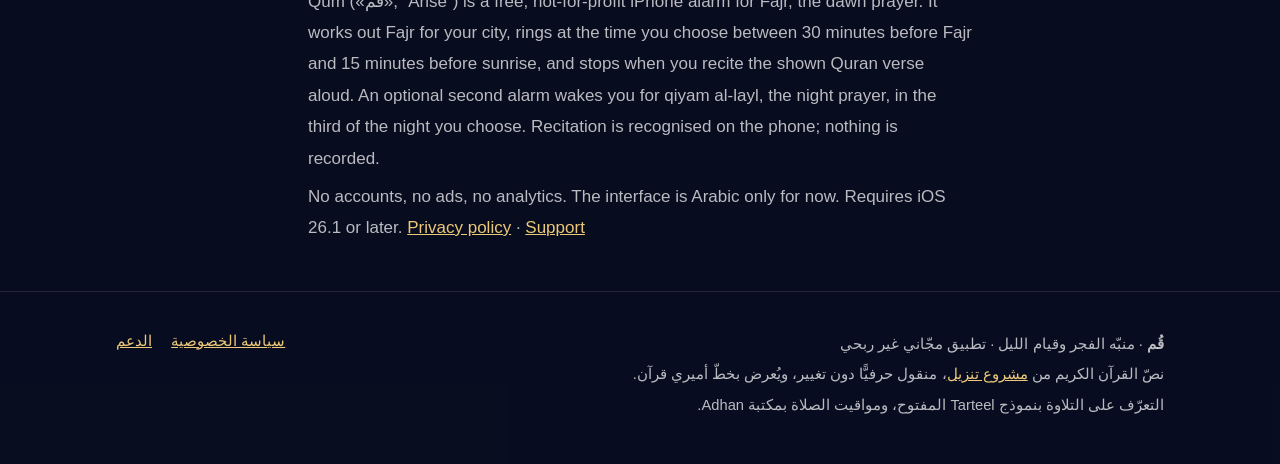
==== commit 66e84e45: "Show Al-Isra 78 in the alarm images and describe the wudu grace Co-Authored-By: Claude Fable 5.2 <no" ====
--- a/index.html
+++ b/index.html
@@ -224,7 +224,7 @@
   <div class="wrap narrow">
     <h2 class="reveal">أسئلة شائعة</h2>
     <details class="reveal"><summary>هل يجب أن أكون حافظًا أو مجوّدًا؟</summary><p>لا. الآية مكتوبة أمامك على الشاشة، ويكفي أن تقرأها كاملة بصوت واضح. يتسامح «قُم» مع الأخطاء اليسيرة ومع القراءة المتمهّلة.</p></details>
-    <details class="reveal"><summary>ماذا لو لم أستطع التلاوة؟</summary><p>بعد ثلاث محاولات يمكنك إيقاف المنبّه بتصوير سجّادة صلاتك التي حفظت صورتها في التطبيق. وإن لم تحفظ صورة، يظهر بعد محاولات أكثر زرّ يتوقّف به المنبّه بالضغط المطوّل نصف دقيقة.</p></details>
+    <details class="reveal"><summary>ماذا لو لم أستطع التلاوة؟</summary><p>بعد ثلاث محاولات يمكنك إيقاف المنبّه بتصوير سجّادة صلاتك التي حفظت صورتها في التطبيق، ولك أن تطلب خمس دقائق صامتة لتتوضّأ قبل التصوير. وإن لم تحفظ صورة، يظهر بعد محاولات أكثر زرّ يتوقّف به المنبّه بالضغط المطوّل نصف دقيقة.</p></details>
     <details class="reveal"><summary>كيف يُحسب ثلث الليل؟</summary><p>الليل من المغرب إلى الفجر، ويُقسم إلى ثلاثة أجزاء متساوية. يحسبها «قُم» لمدينتك كل ليلة، فيتغيّر موعد كل ثلث مع طول الليل.</p></details>
     <details class="reveal"><summary>هل منبّه قيام الليل إلزامي؟</summary><p>لا. هو متوقّف حتى تشغّله من الشاشة الرئيسية، ولا يؤثّر في منبّه الفجر ولا في أيامه المتتالية.</p></details>
     <details class="reveal"><summary>هل يرنّ والهاتف صامت؟</summary><p>نعم. يرنّ «قُم» منبّهًا من منبّهات النظام، فيُسمع في الوضع الصامت وفي وضع التركيز.</p></details>
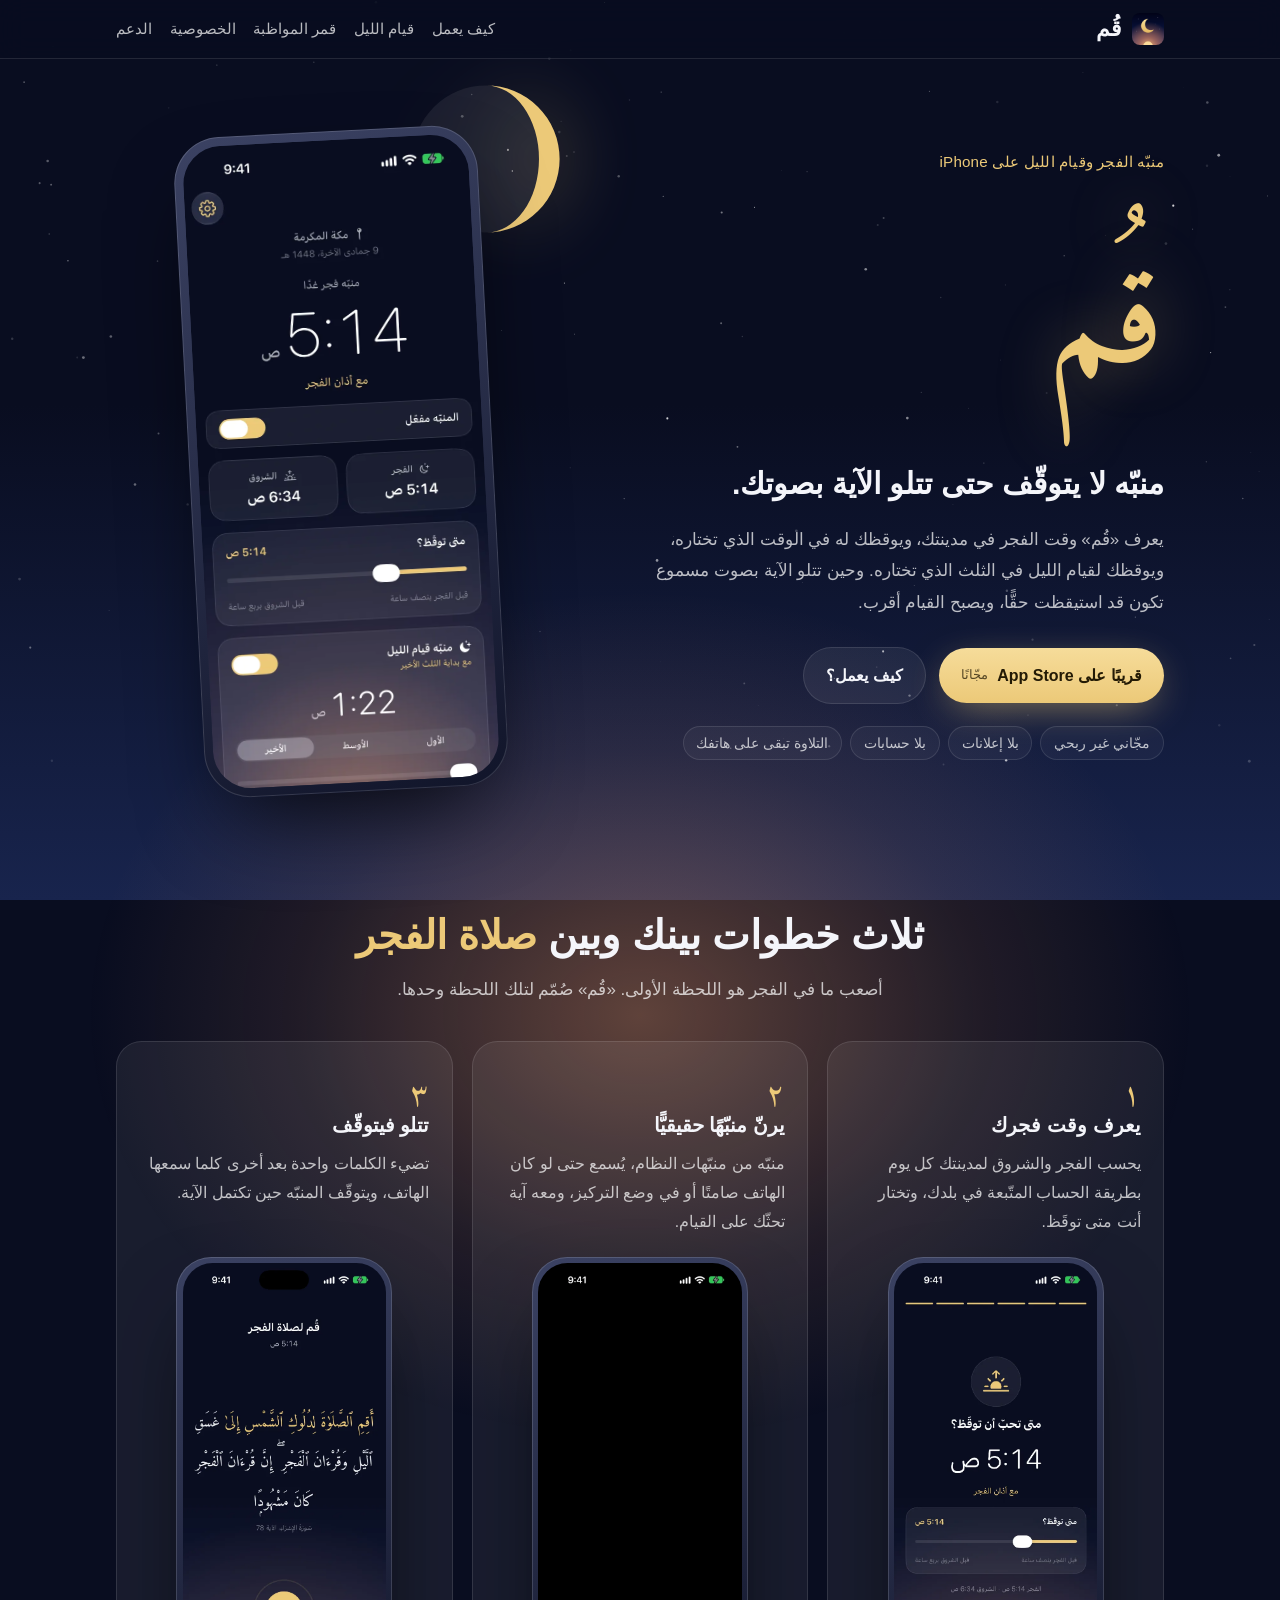
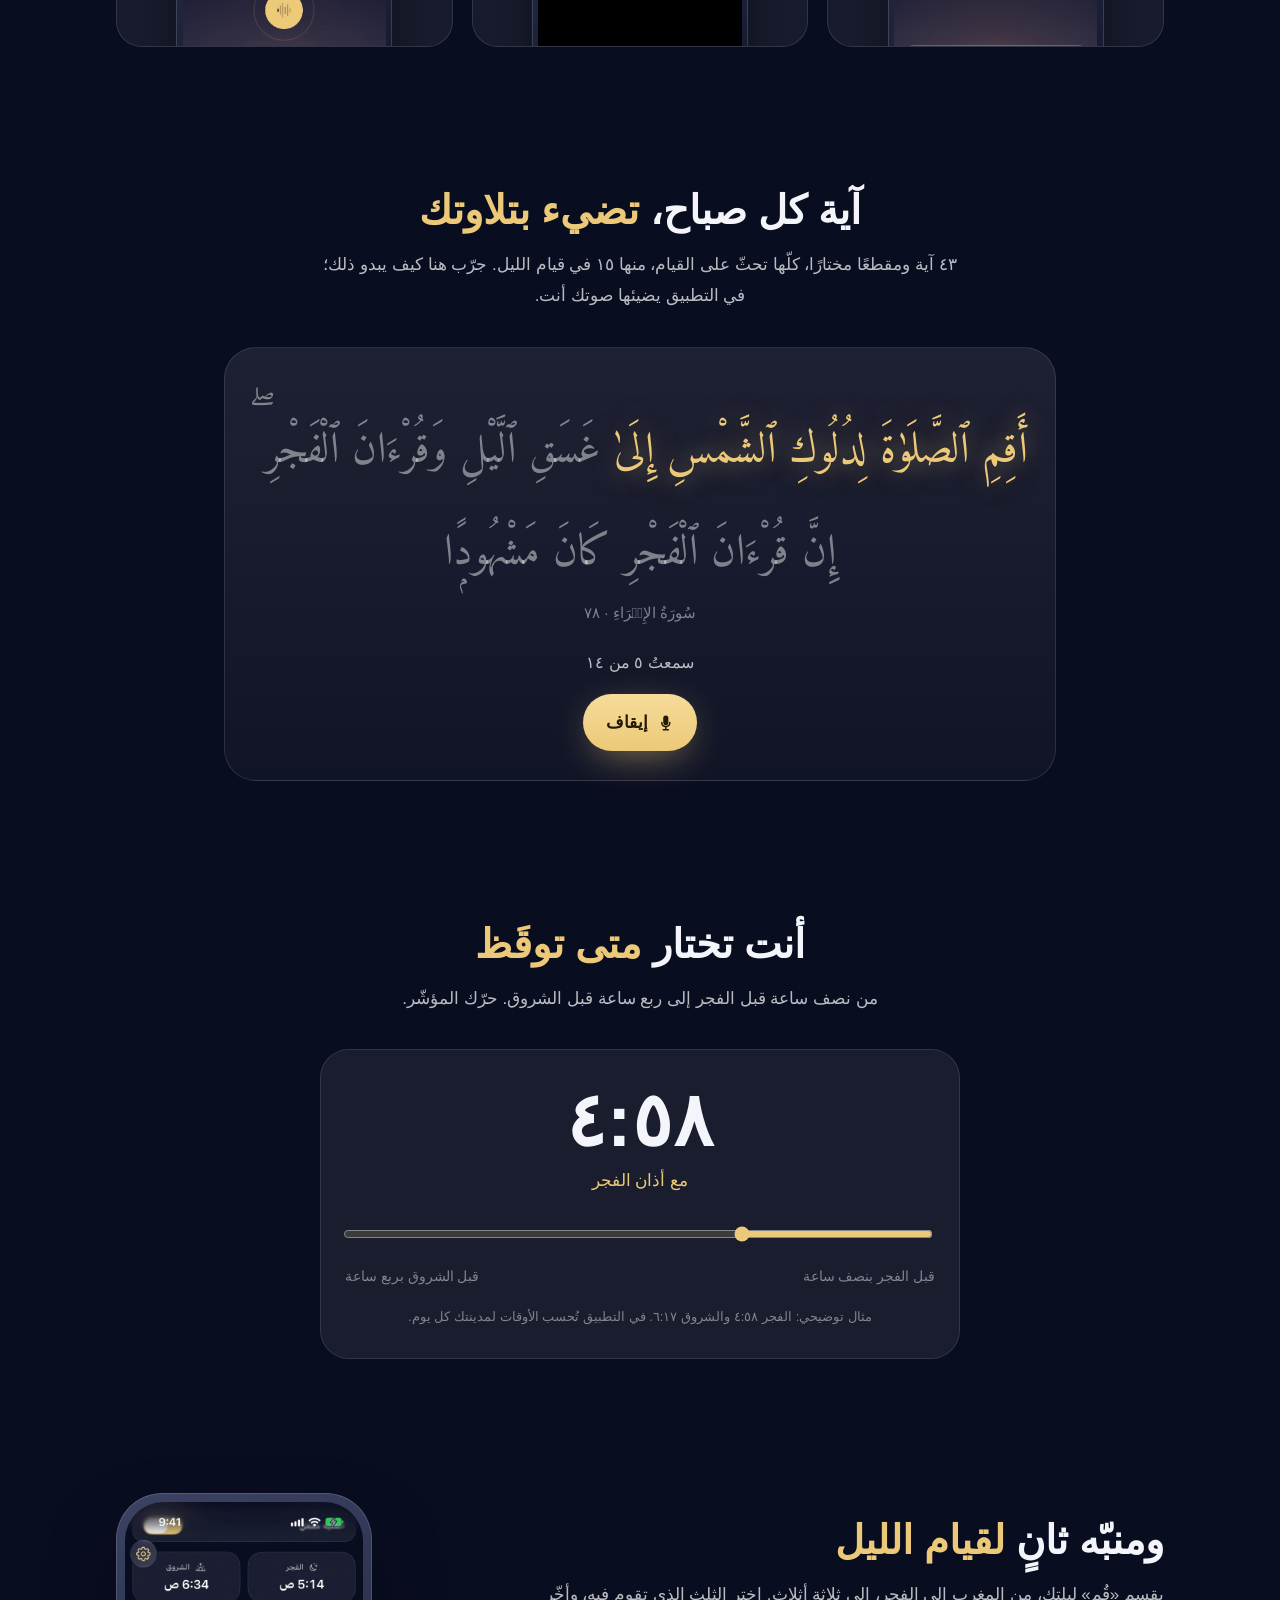
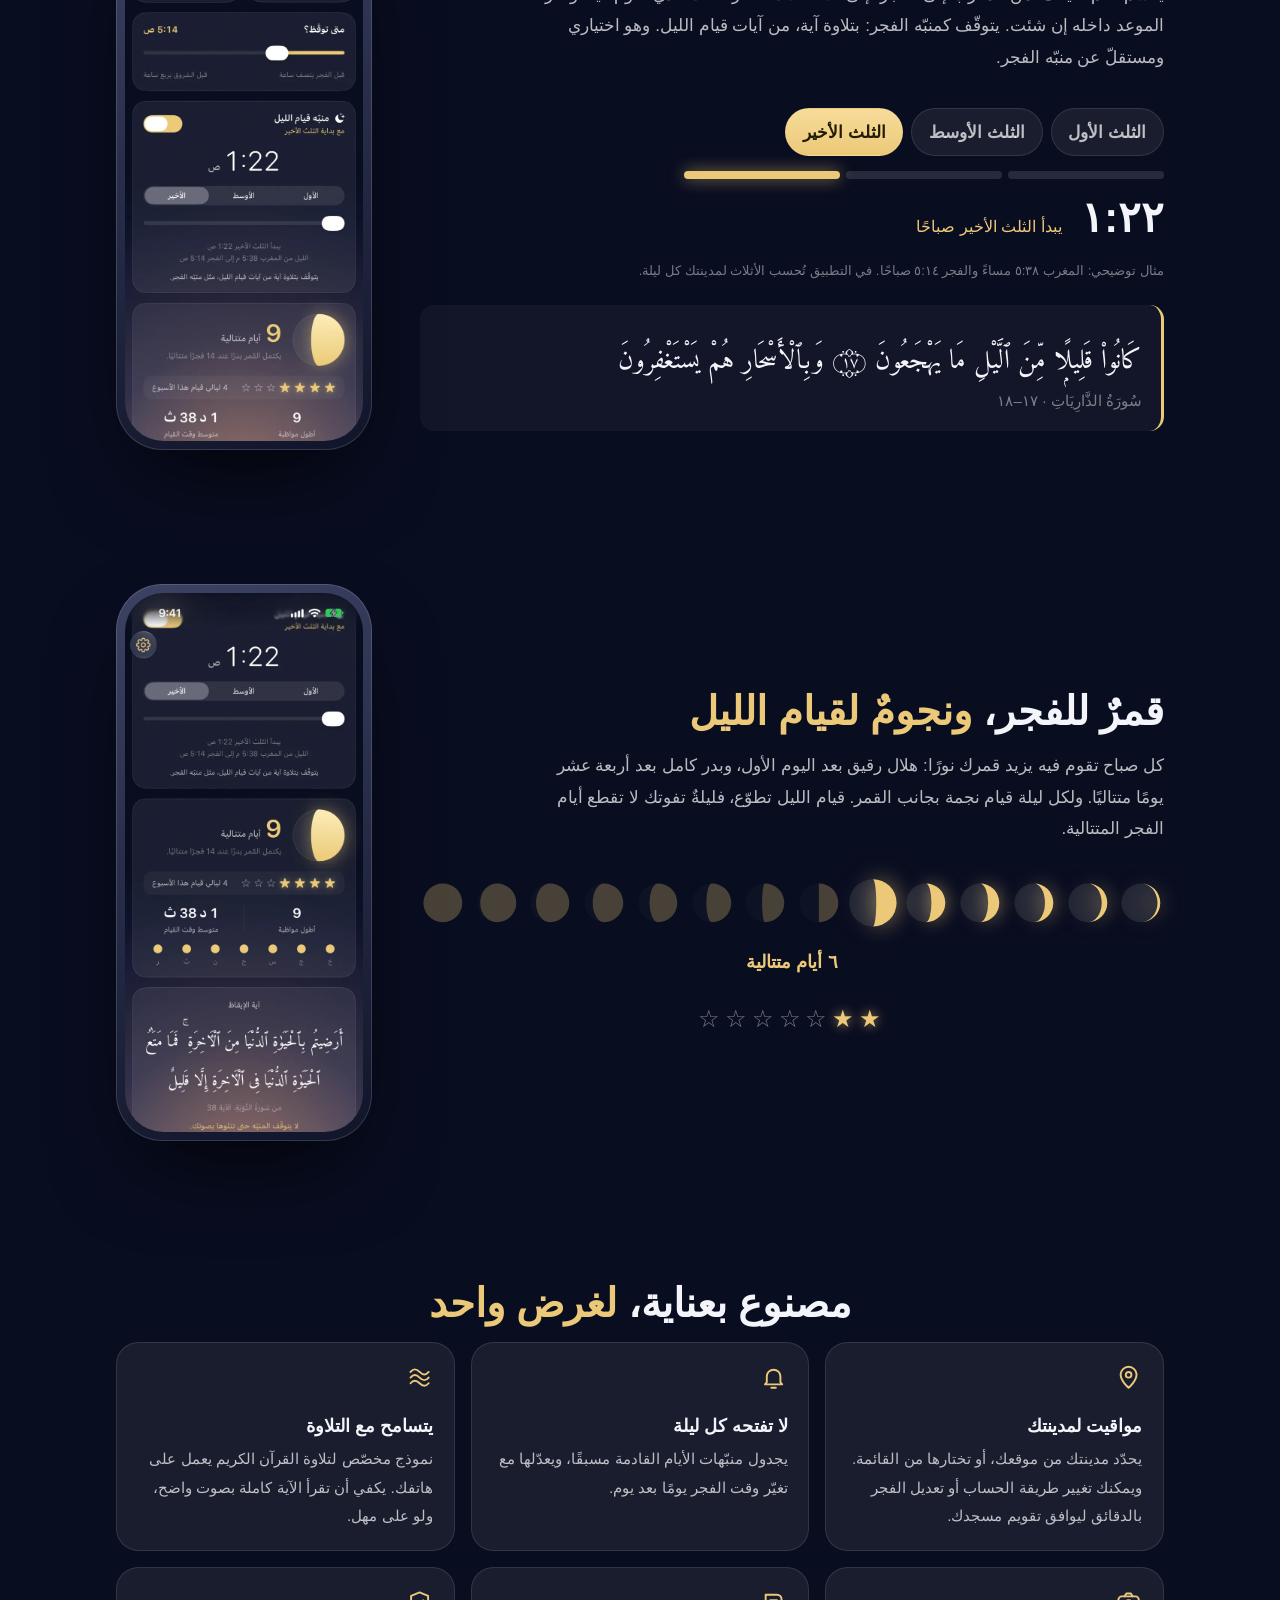
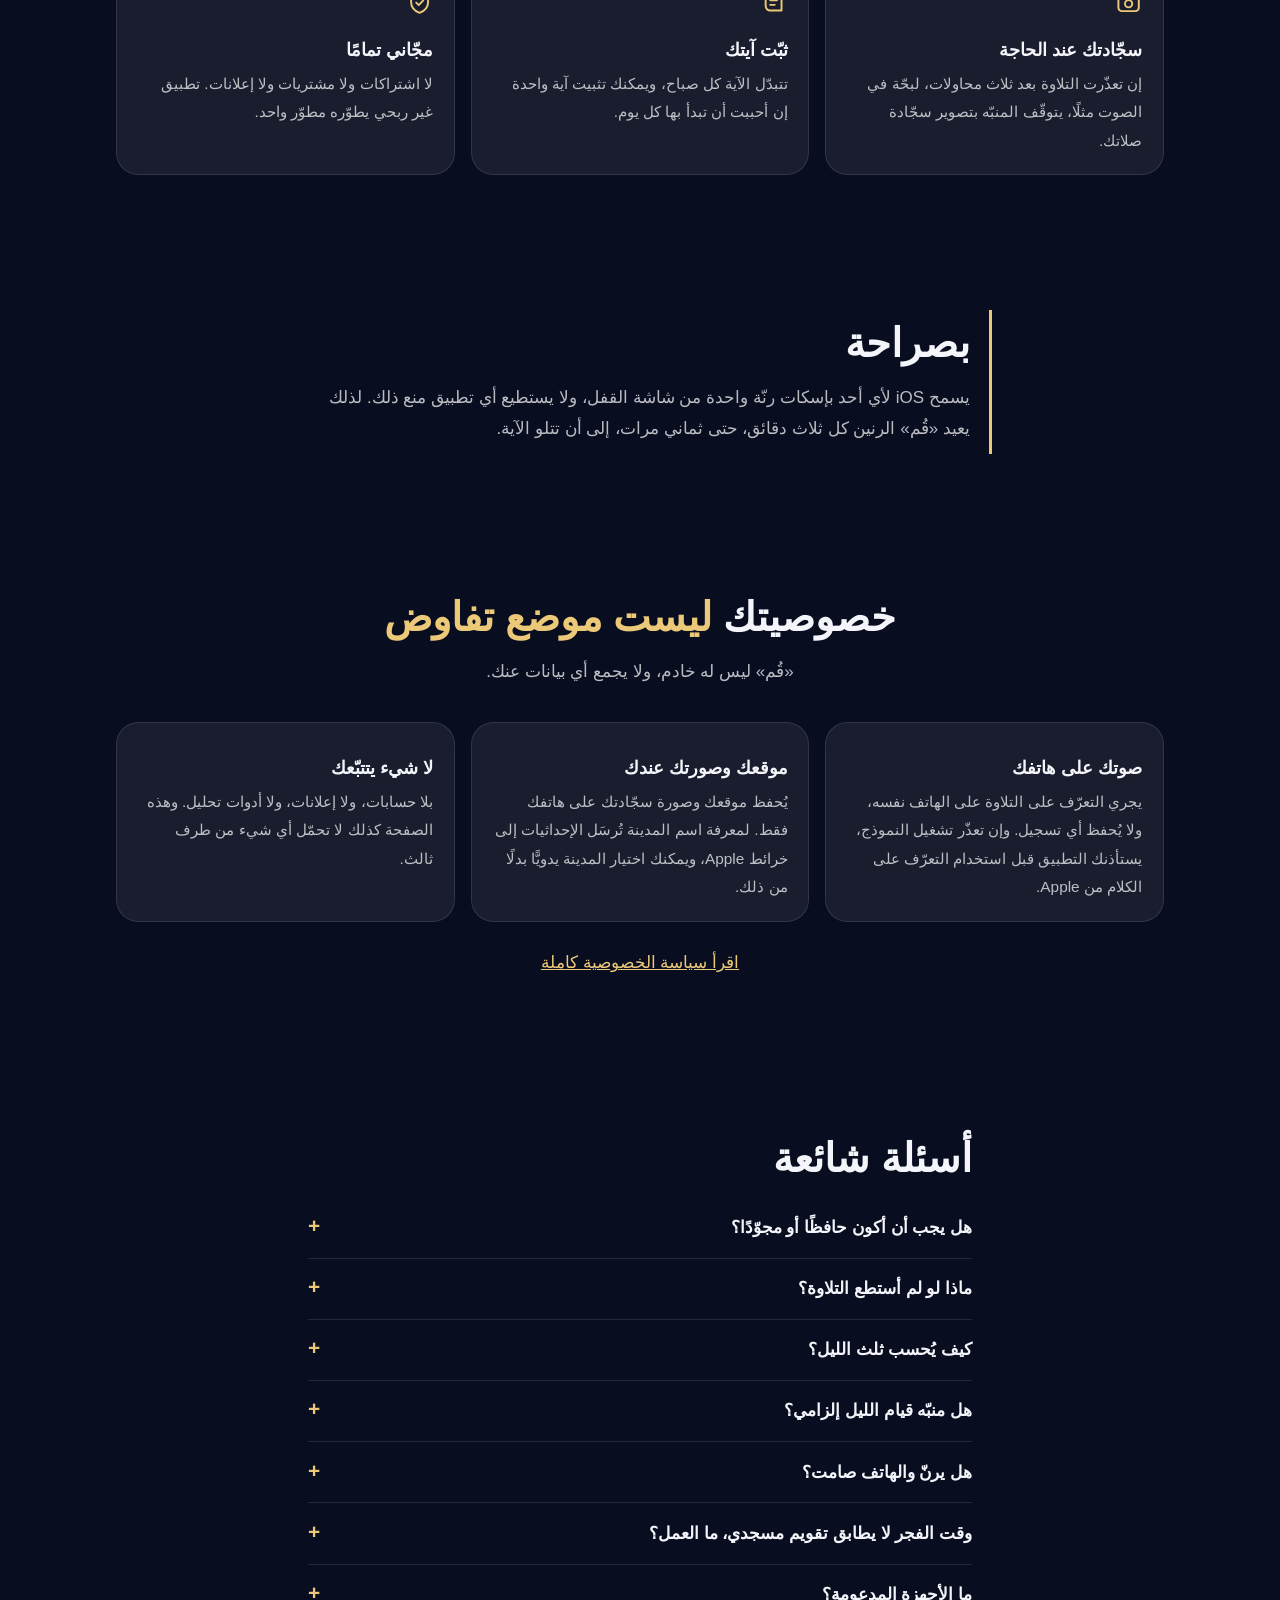
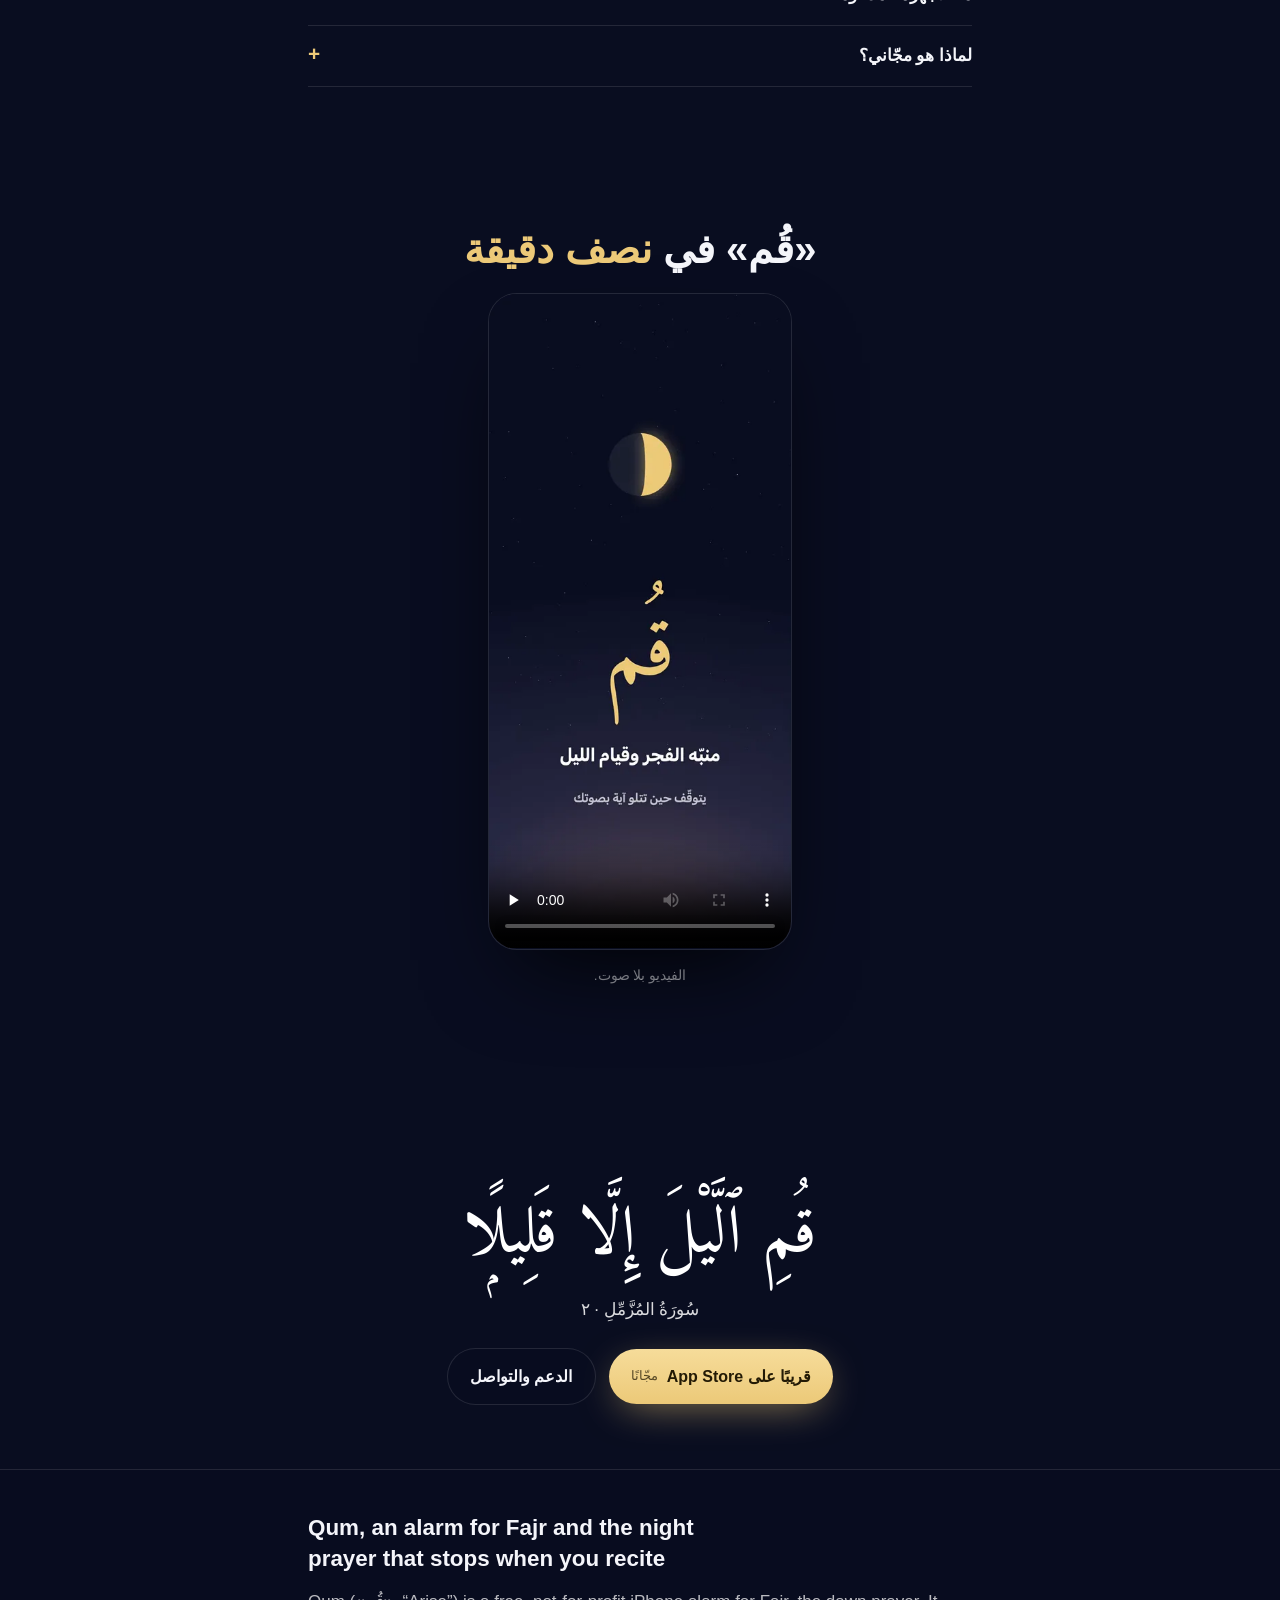
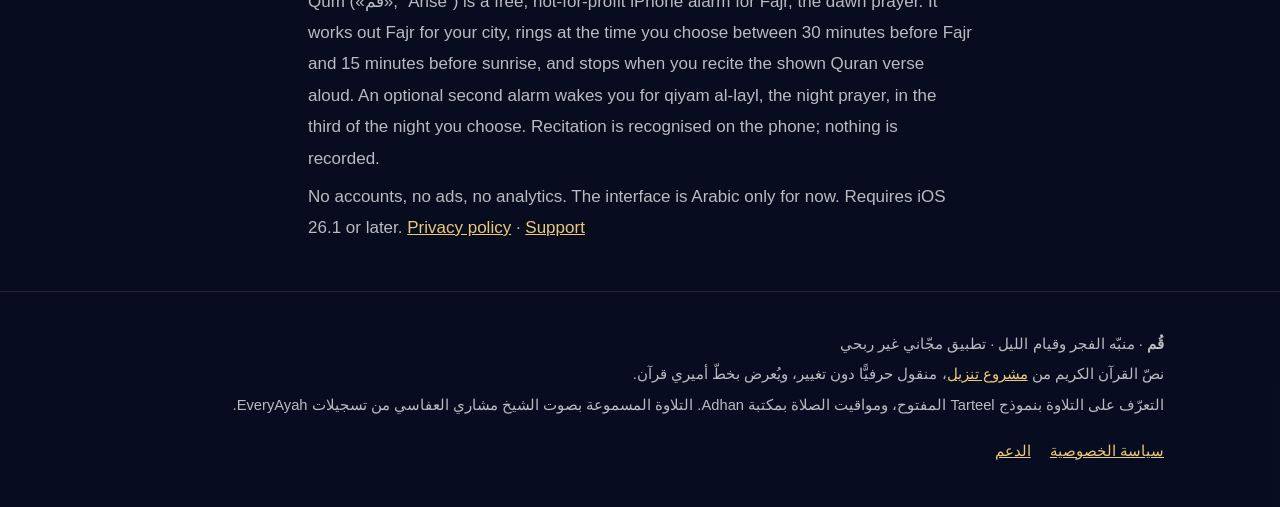
==== commit 4dee381e: "Mention listening to the verse and credit the recitation Co-Authored-By: Claude Fable 5.2 <noreply@a" ====
--- a/index.html
+++ b/index.html
@@ -223,7 +223,7 @@
 <section id="faq">
   <div class="wrap narrow">
     <h2 class="reveal">أسئلة شائعة</h2>
-    <details class="reveal"><summary>هل يجب أن أكون حافظًا أو مجوّدًا؟</summary><p>لا. الآية مكتوبة أمامك على الشاشة، ويكفي أن تقرأها كاملة بصوت واضح. يتسامح «قُم» مع الأخطاء اليسيرة ومع القراءة المتمهّلة.</p></details>
+    <details class="reveal"><summary>هل يجب أن أكون حافظًا أو مجوّدًا؟</summary><p>لا. الآية مكتوبة أمامك على الشاشة، ويكفي أن تقرأها كاملة بصوت واضح. ويمكنك أن تسمعها مرتّلة أولًا بزرّ «استمع إلى الآية». يتسامح «قُم» مع الأخطاء اليسيرة ومع القراءة المتمهّلة.</p></details>
     <details class="reveal"><summary>ماذا لو لم أستطع التلاوة؟</summary><p>بعد ثلاث محاولات يمكنك إيقاف المنبّه بتصوير سجّادة صلاتك التي حفظت صورتها في التطبيق، ولك أن تطلب خمس دقائق صامتة لتتوضّأ قبل التصوير. وإن لم تحفظ صورة، يظهر بعد محاولات أكثر زرّ يتوقّف به المنبّه بالضغط المطوّل نصف دقيقة.</p></details>
     <details class="reveal"><summary>كيف يُحسب ثلث الليل؟</summary><p>الليل من المغرب إلى الفجر، ويُقسم إلى ثلاثة أجزاء متساوية. يحسبها «قُم» لمدينتك كل ليلة، فيتغيّر موعد كل ثلث مع طول الليل.</p></details>
     <details class="reveal"><summary>هل منبّه قيام الليل إلزامي؟</summary><p>لا. هو متوقّف حتى تشغّله من الشاشة الرئيسية، ولا يؤثّر في منبّه الفجر ولا في أيامه المتتالية.</p></details>
@@ -269,7 +269,7 @@
     <div>
       <p><strong>قُم</strong> · منبّه الفجر وقيام الليل · تطبيق مجّاني غير ربحي</p>
       <p>نصّ القرآن الكريم من <a href="https://tanzil.net" rel="noopener">مشروع تنزيل</a>، منقول حرفيًّا دون تغيير، ويُعرض بخطّ أميري قرآن.</p>
-      <p>التعرّف على التلاوة بنموذج Tarteel المفتوح، ومواقيت الصلاة بمكتبة Adhan.</p>
+      <p>التعرّف على التلاوة بنموذج Tarteel المفتوح، ومواقيت الصلاة بمكتبة Adhan. التلاوة المسموعة بصوت الشيخ مشاري العفاسي من تسجيلات EveryAyah.</p>
     </div>
     <nav>
       <a href="privacy.html">سياسة الخصوصية</a>
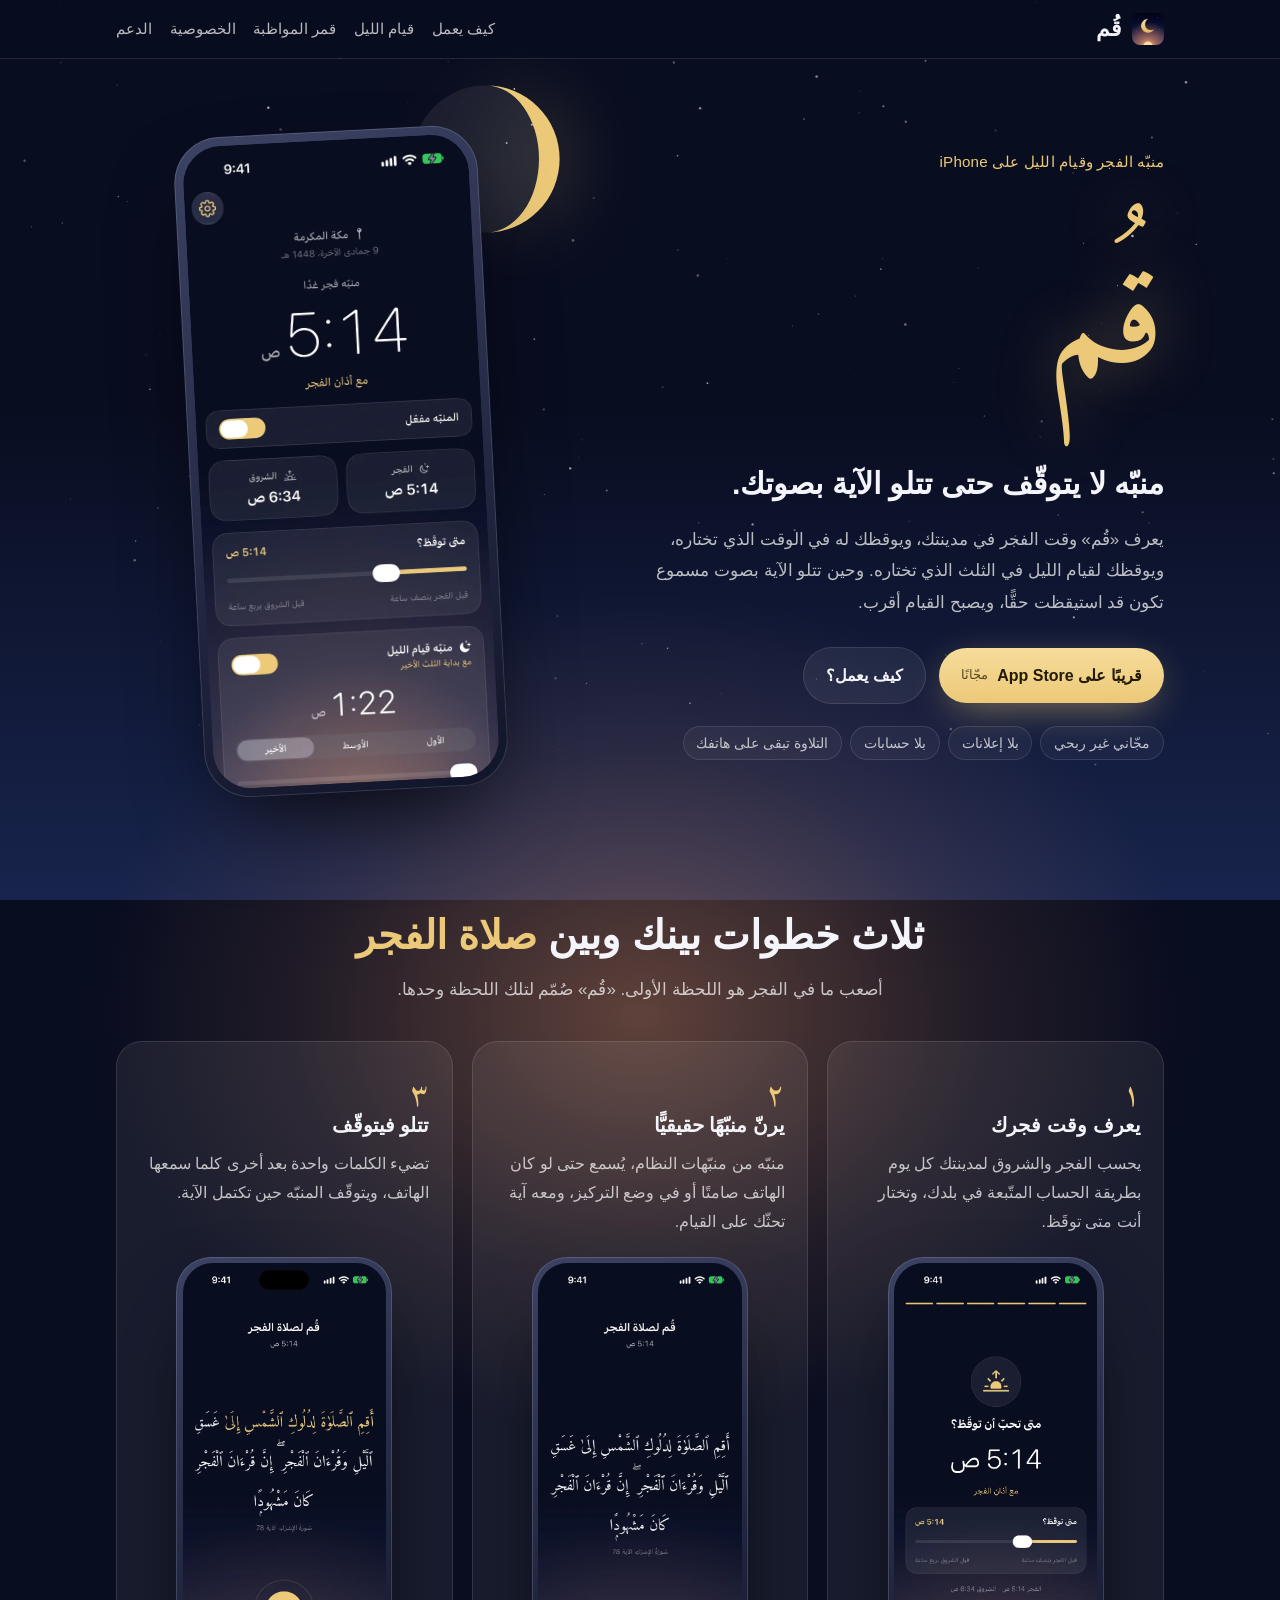
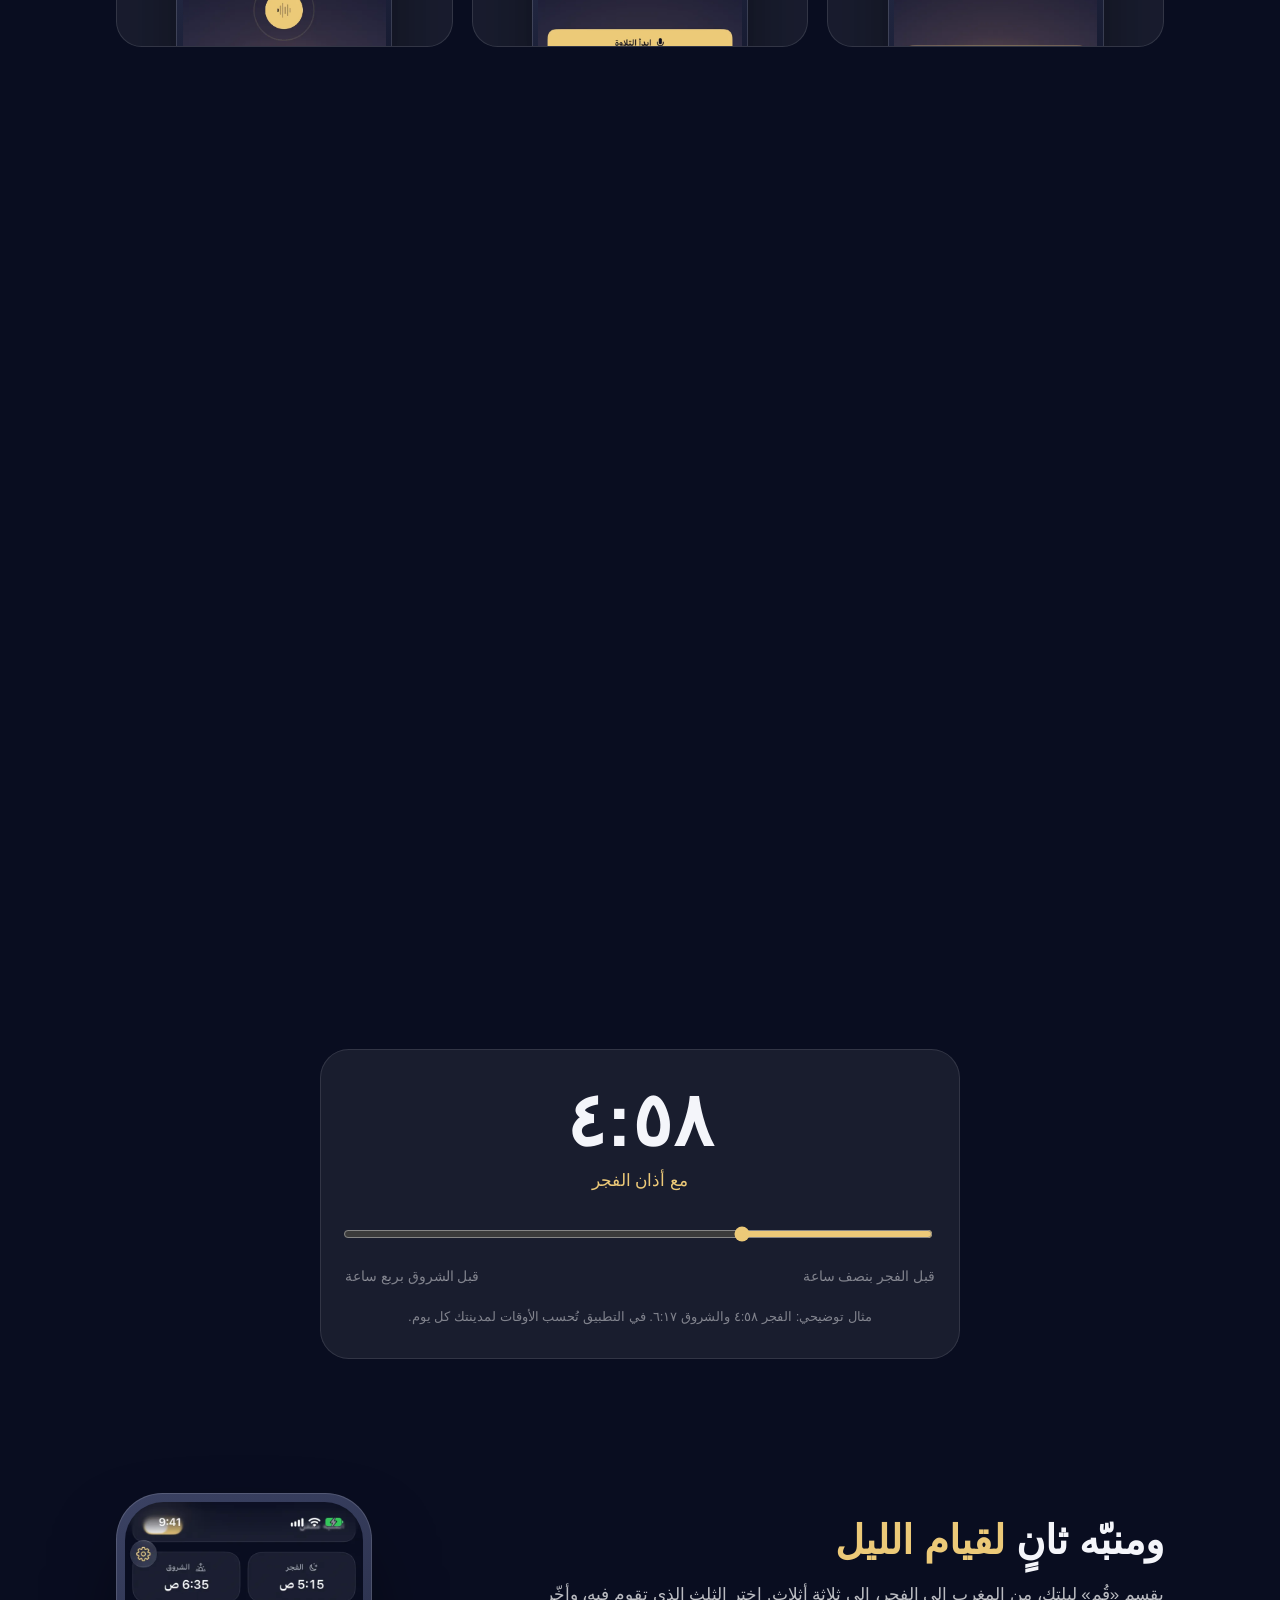
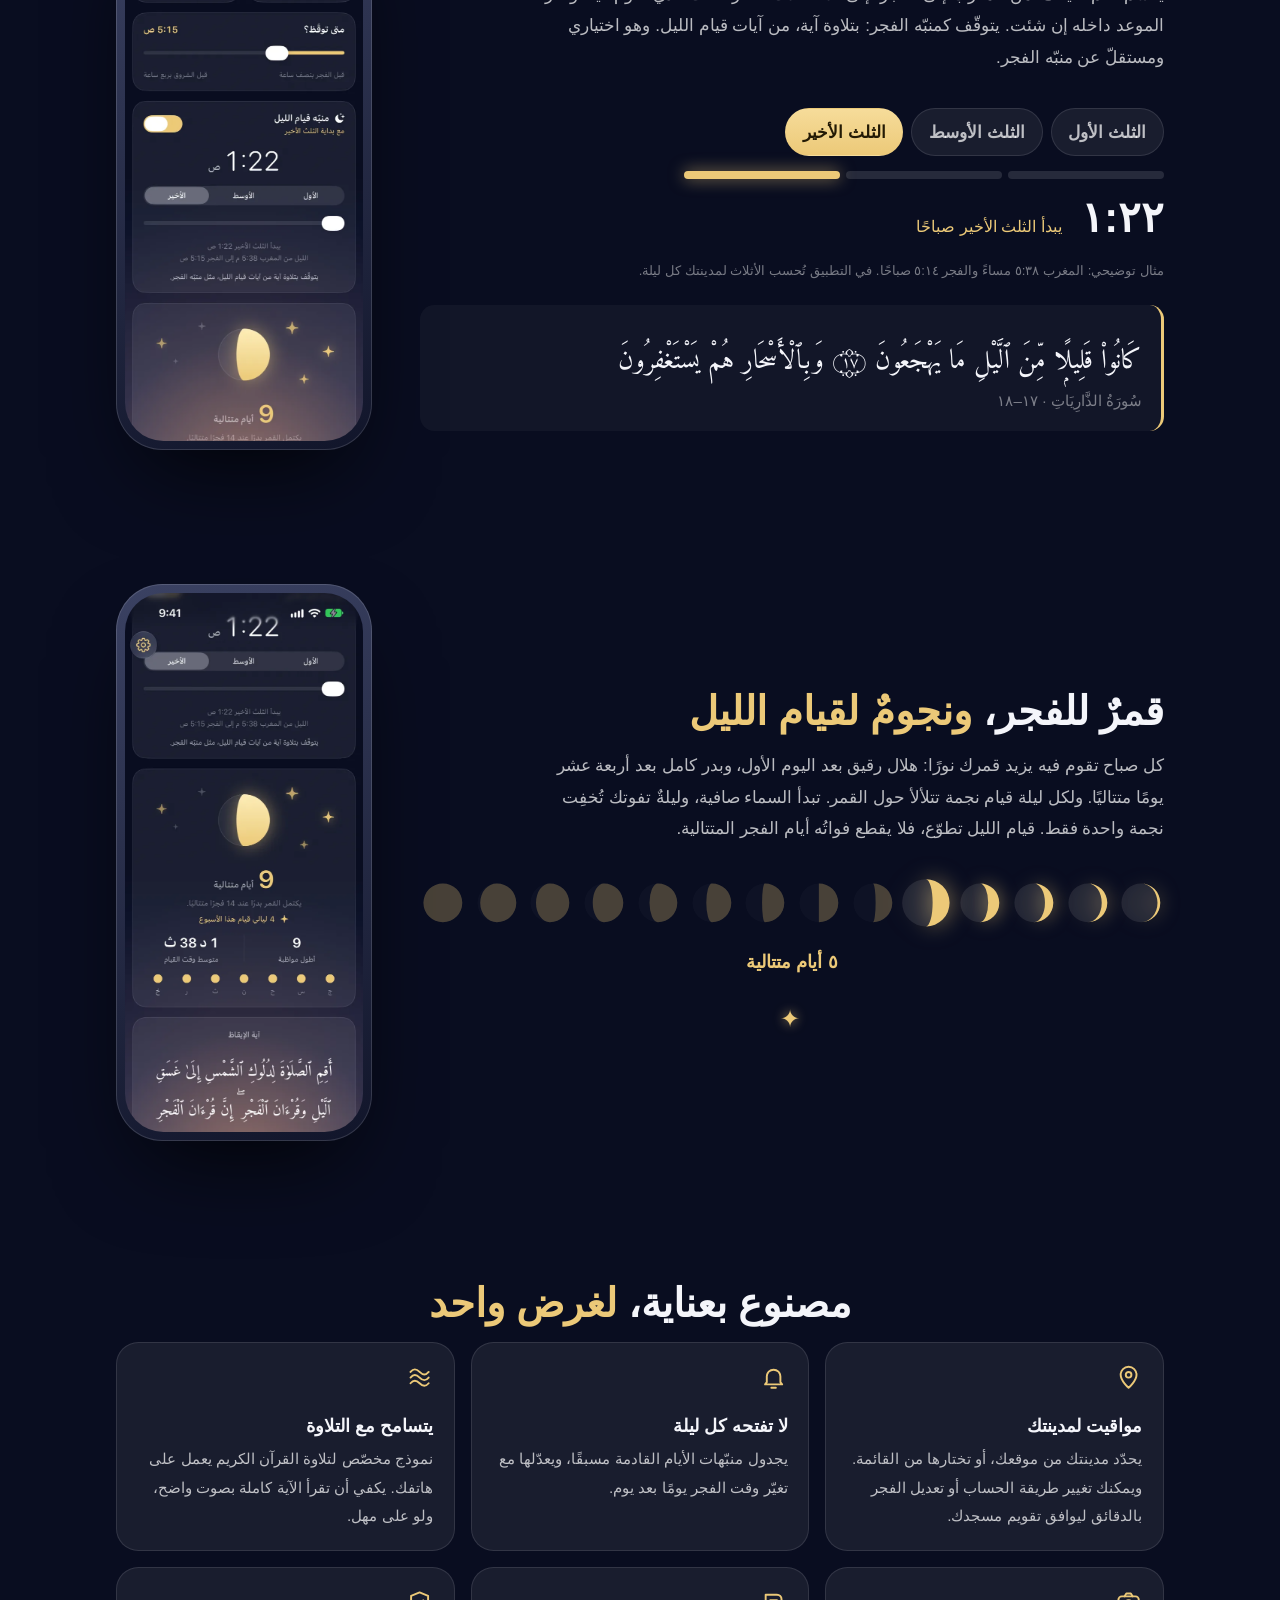
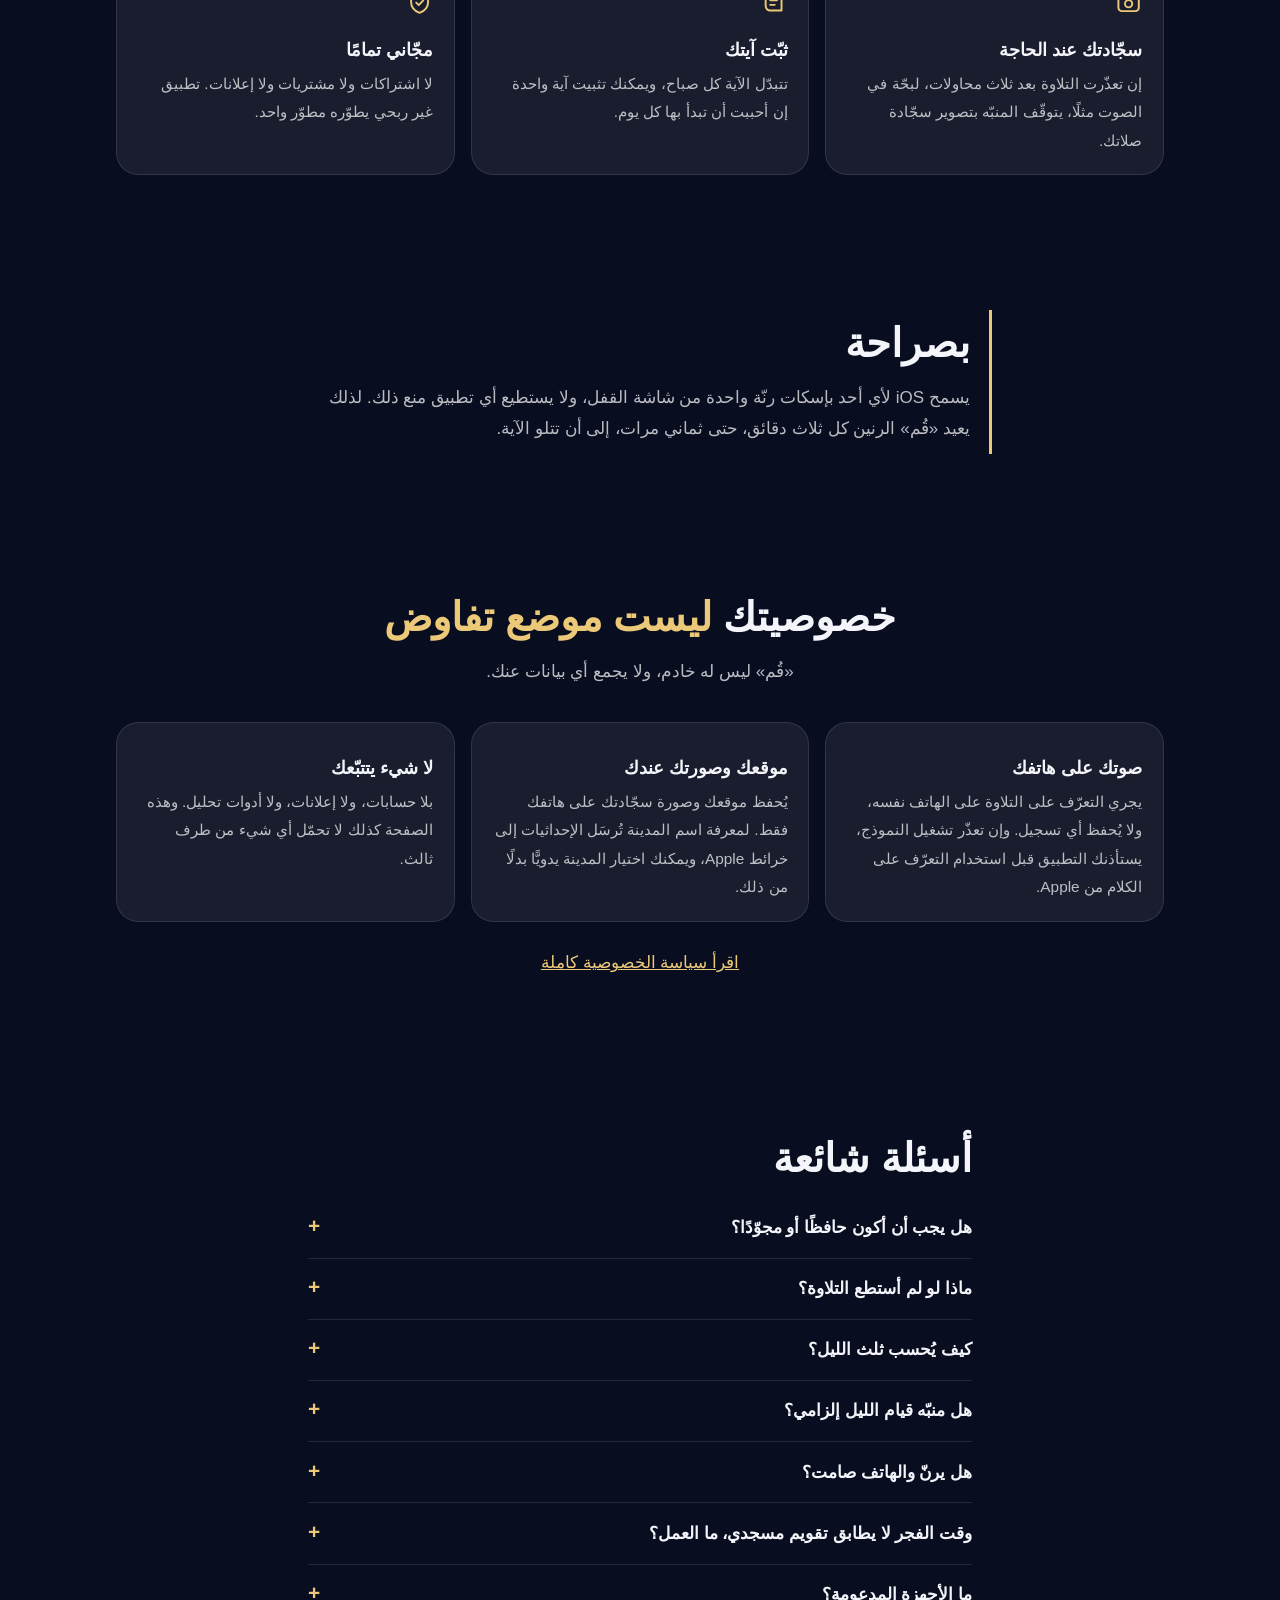
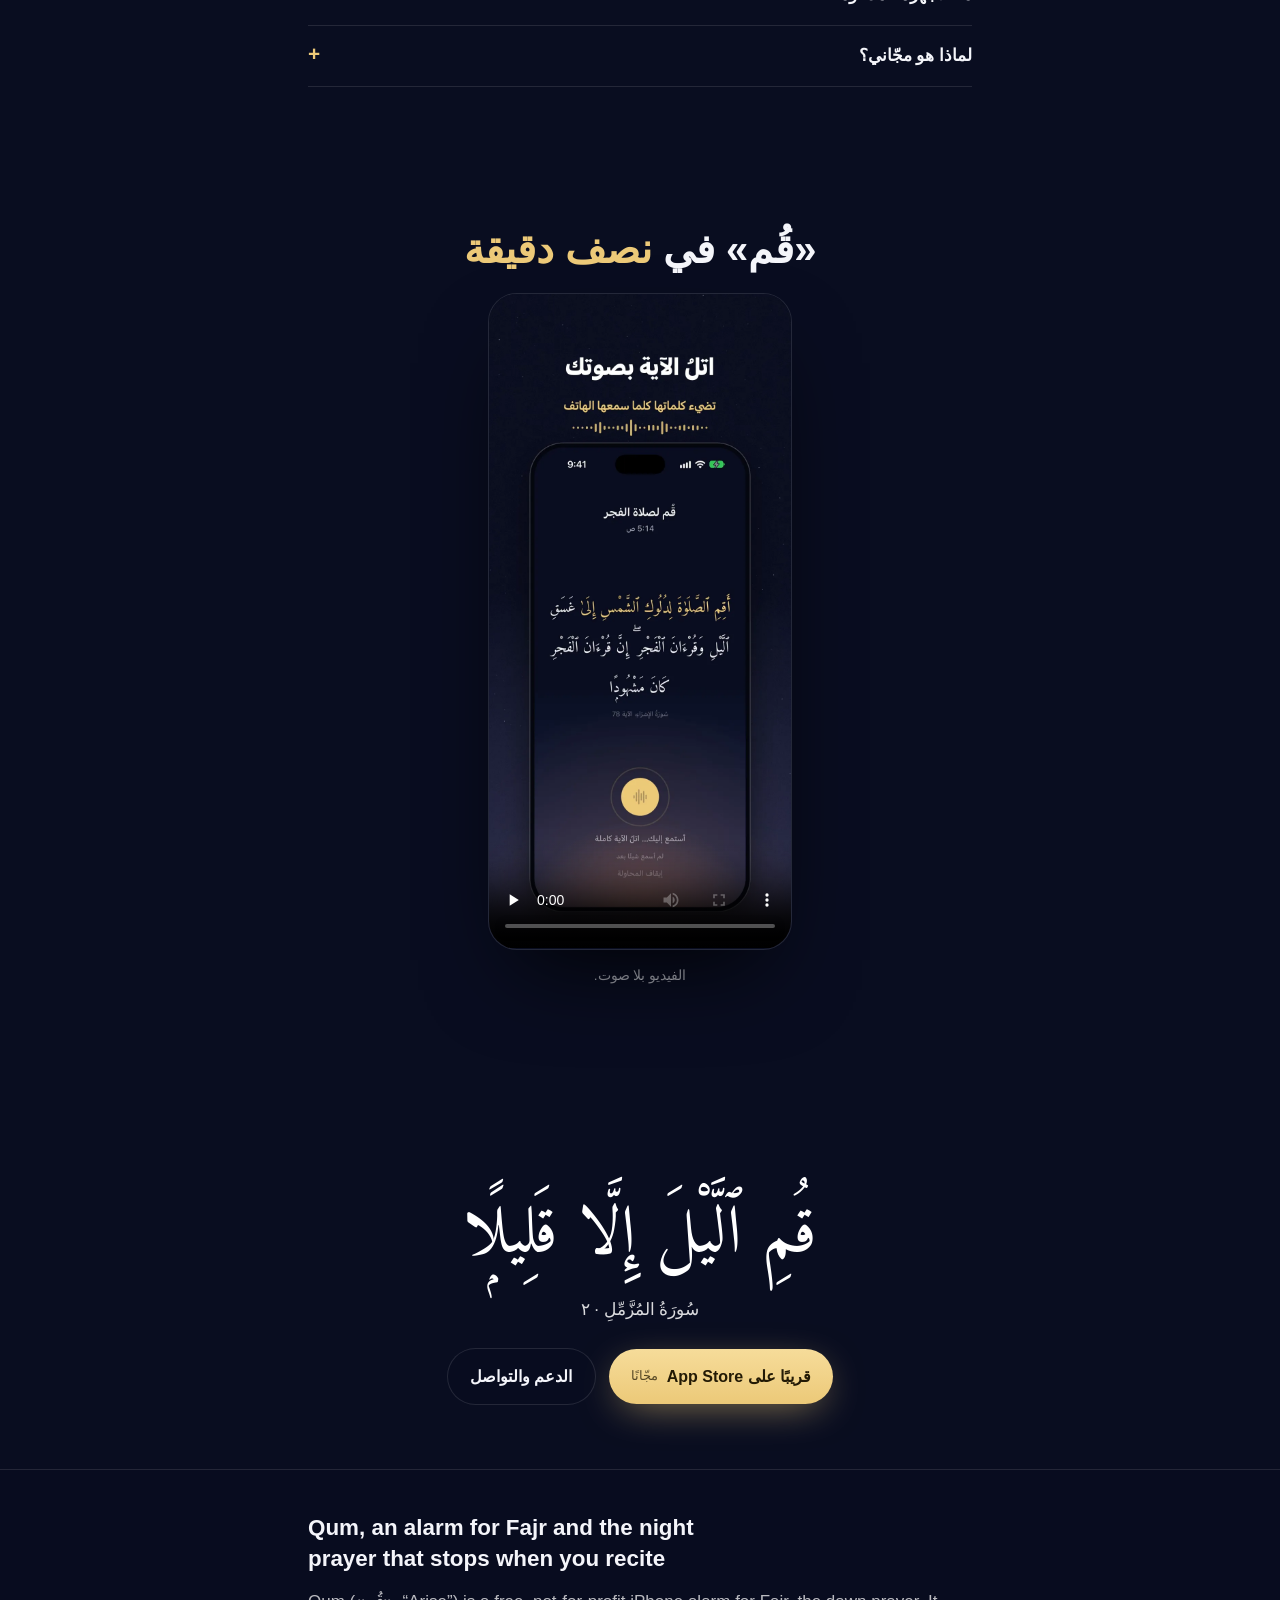
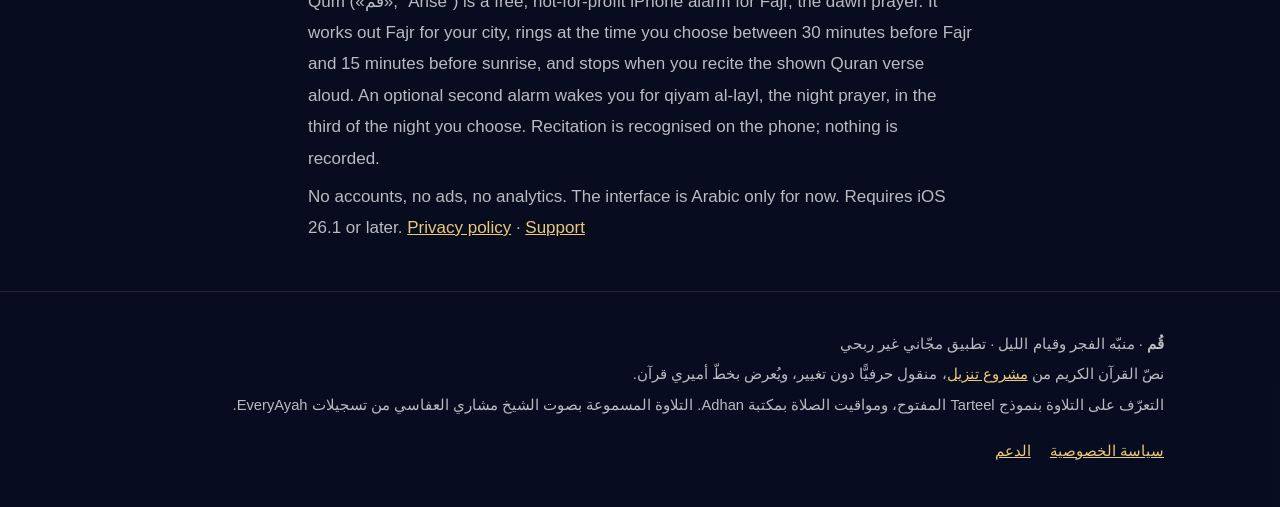
==== commit b20d2d1b: "Stars around the moon, a larger verse library, updated video Co-Authored-By: Claude Fable 5.2 <norep" ====
--- a/index.html
+++ b/index.html
@@ -91,7 +91,7 @@
   <div class="wrap">
     <div class="center reveal">
       <h2>آية كل صباح، <em>تضيء بتلاوتك</em></h2>
-      <p class="intro">٤٣ آية ومقطعًا مختارًا، كلّها تحثّ على القيام، منها ١٥ في قيام الليل. جرّب هنا كيف يبدو ذلك؛ في التطبيق يضيئها صوتك أنت.</p>
+      <p class="intro">أكثر من ٥٠ آية ومقطعًا مختارًا، كلّها تحثّ على القيام، منها آيات لقيام الليل. جرّب هنا كيف يبدو ذلك؛ في التطبيق يضيئها صوتك أنت.</p>
     </div>
     <div class="versebox reveal">
       <p class="verse" id="verseLine" lang="ar"><!--VERSE--><span>أَقِمِ</span> <span>ٱلصَّلَوٰةَ</span> <span>لِدُلُوكِ</span> <span>ٱلشَّمْسِ</span> <span>إِلَىٰ</span> <span>غَسَقِ</span> <span>ٱلَّيْلِ</span> <span>وَقُرْءَانَ</span> <span>ٱلْفَجْرِ ۖ</span> <span>إِنَّ</span> <span>قُرْءَانَ</span> <span>ٱلْفَجْرِ</span> <span>كَانَ</span> <span>مَشْهُودًۭا</span><!--/VERSE--></p>
@@ -147,12 +147,12 @@
   <div class="wrap split">
     <div class="reveal">
       <h2>قمرٌ للفجر، <em>ونجومٌ لقيام الليل</em></h2>
-      <p class="intro">كل صباح تقوم فيه يزيد قمرك نورًا: هلال رقيق بعد اليوم الأول، وبدر كامل بعد أربعة عشر يومًا متتاليًا. ولكل ليلة قيام نجمة بجانب القمر. قيام الليل تطوّع، فليلةٌ تفوتك لا تقطع أيام الفجر المتتالية.</p>
+      <p class="intro">كل صباح تقوم فيه يزيد قمرك نورًا: هلال رقيق بعد اليوم الأول، وبدر كامل بعد أربعة عشر يومًا متتاليًا. ولكل ليلة قيام نجمة تتلألأ حول القمر. تبدأ السماء صافية، وليلةٌ تفوتك تُخفِت نجمة واحدة فقط. قيام الليل تطوّع، فلا يقطع فواتُه أيام الفجر المتتالية.</p>
       <div class="moons" id="moons" aria-hidden="true"></div>
       <p class="count center" id="moonCount">&nbsp;</p>
       <p class="stars center" id="stars7" aria-hidden="true"></p>
     </div>
-    <div class="phone reveal" style="width:min(16rem,70vw)"><img loading="lazy" src="assets/streak.webp" width="660" height="1435" alt="بطاقة المواظبة وفيها القمر وعدد الأيام المتتالية"></div>
+    <div class="phone reveal" style="width:min(16rem,70vw)"><img loading="lazy" src="assets/streak.webp" width="660" height="1435" alt="بطاقة المواظبة وفيها القمر تحيط به نجوم ليالي القيام، وعدد الأيام المتتالية"></div>
   </div>
 </section>
 
@@ -396,9 +396,9 @@
     svgs.forEach(function(el, i){ el.classList.toggle('lit', i < n); el.classList.toggle('now', i === n - 1); });
     count.textContent = n === 14 ? 'بدر: ' + days(n) : days(n);
   }
-  // Seven stars: one for each night of qiyam in the last week.
+  // A star for each night of qiyam in the last week; none to begin with.
   var stars7 = document.getElementById('stars7');
-  function setStars(n){ stars7.textContent = ''; for (var i = 0; i < 7; i++){ var st = document.createElement('span'); st.textContent = i < n ? '★' : '☆'; if (i < n) st.className = 'lit'; stars7.appendChild(st); } }
+  function setStars(n){ stars7.textContent = ''; for (var i = 0; i < n; i++){ var st = document.createElement('span'); st.textContent = '✦'; st.className = 'lit'; stars7.appendChild(st); } if (!n) stars7.innerHTML = '&nbsp;'; }
   setStars(0);
 
   // Thirds of an example night: Maghrib 5:38 pm to Fajr 5:14 am.
